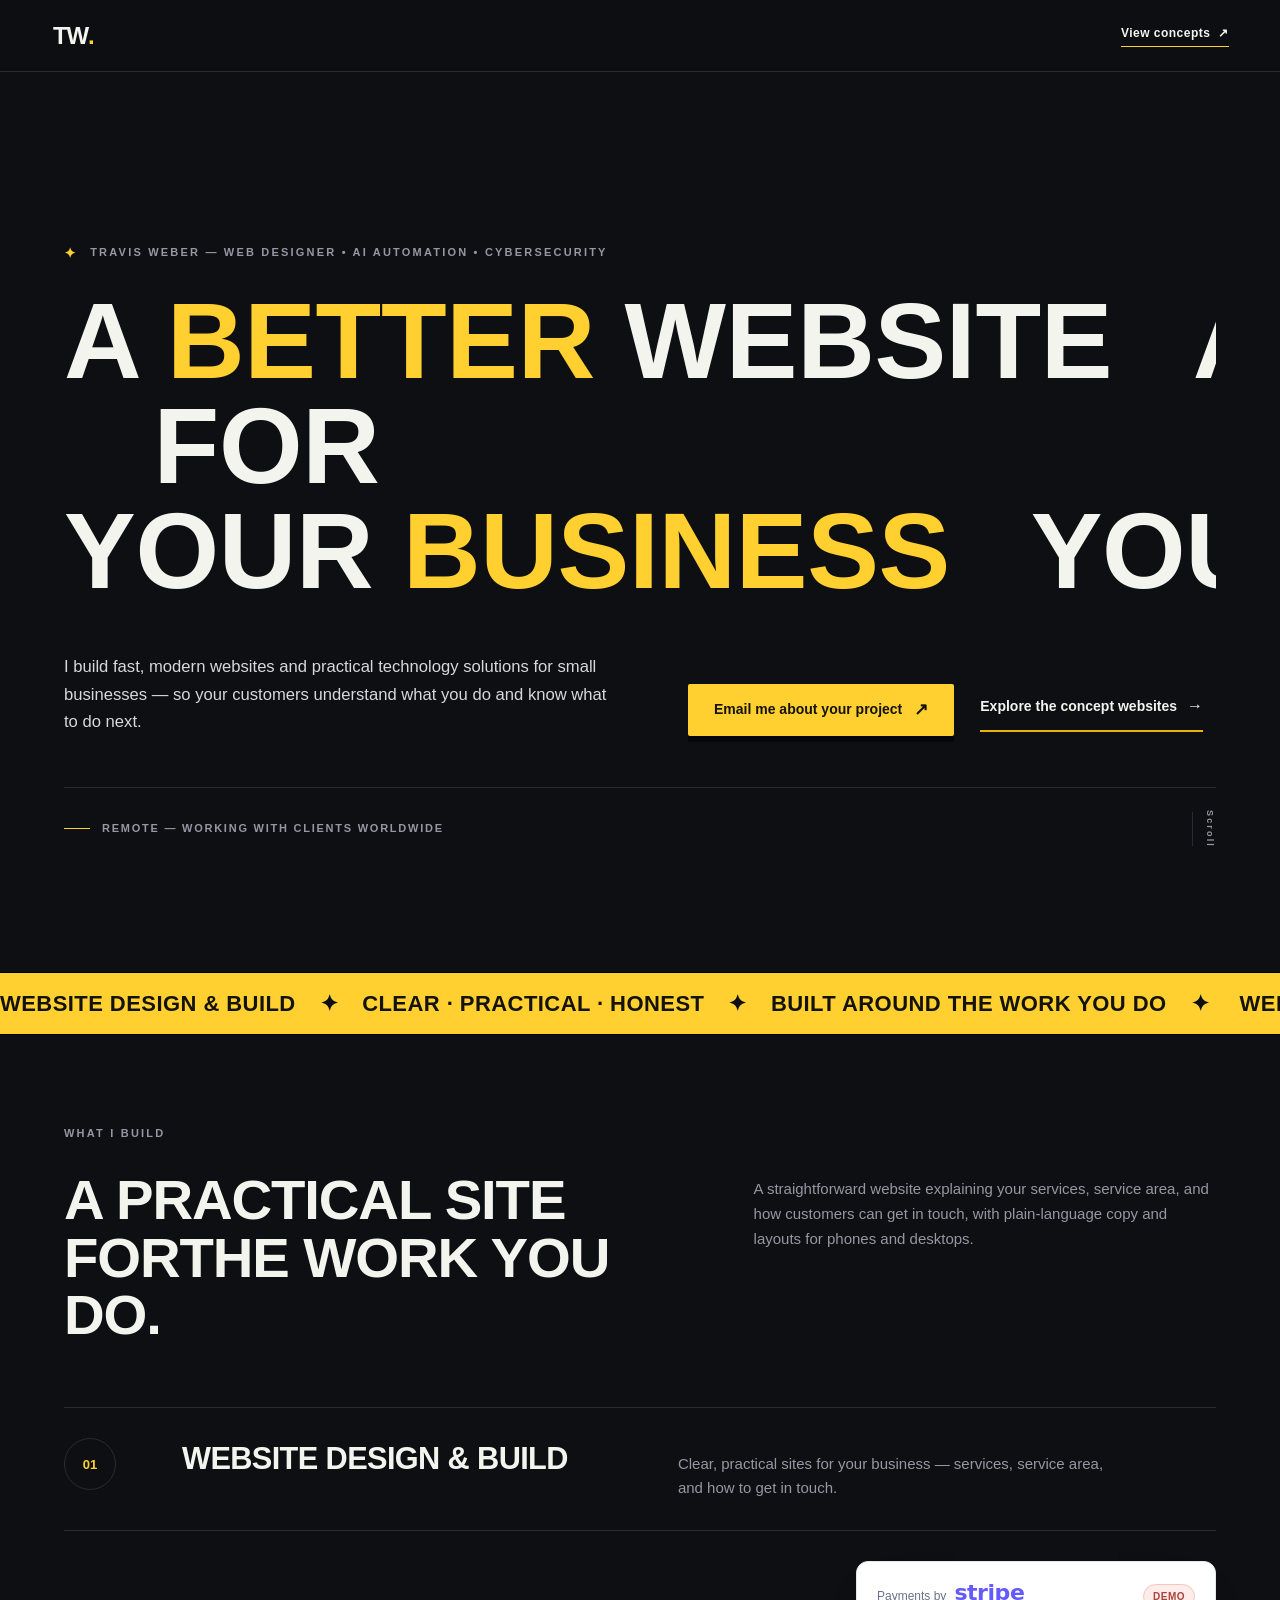
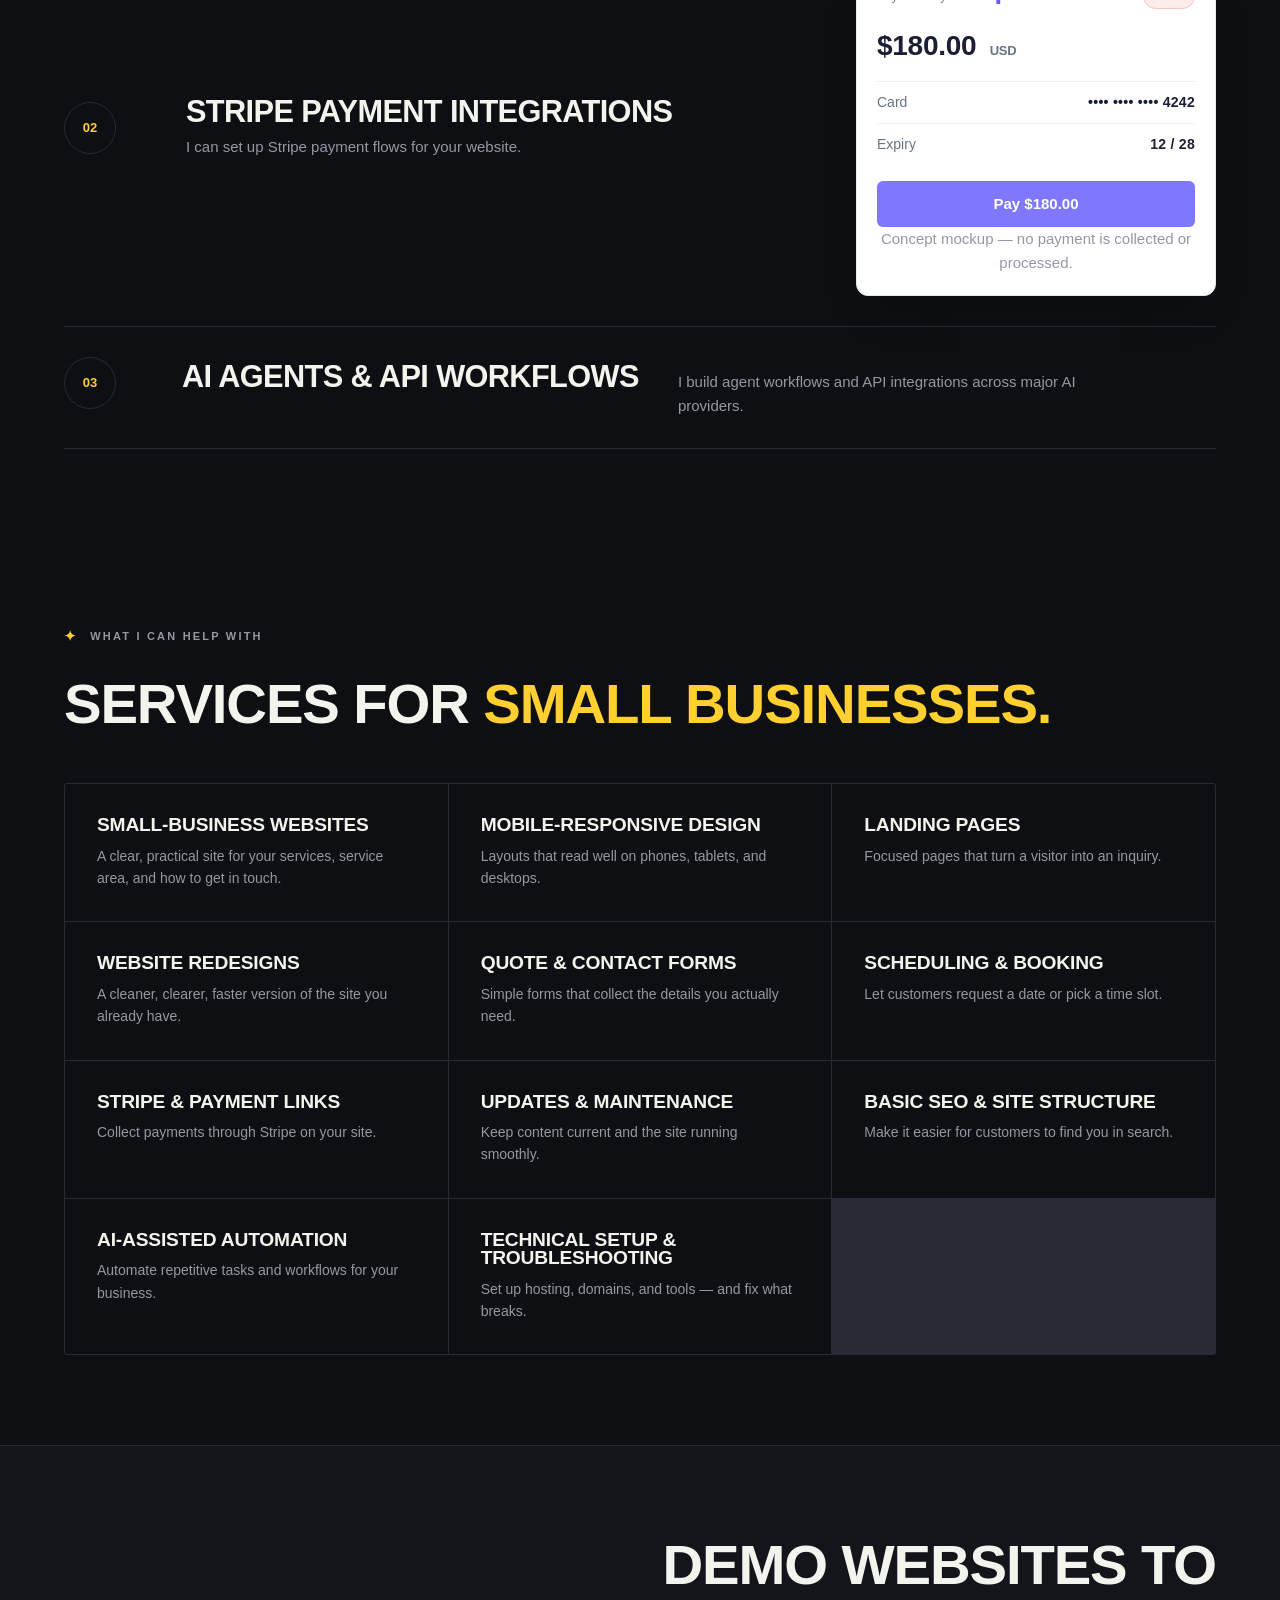
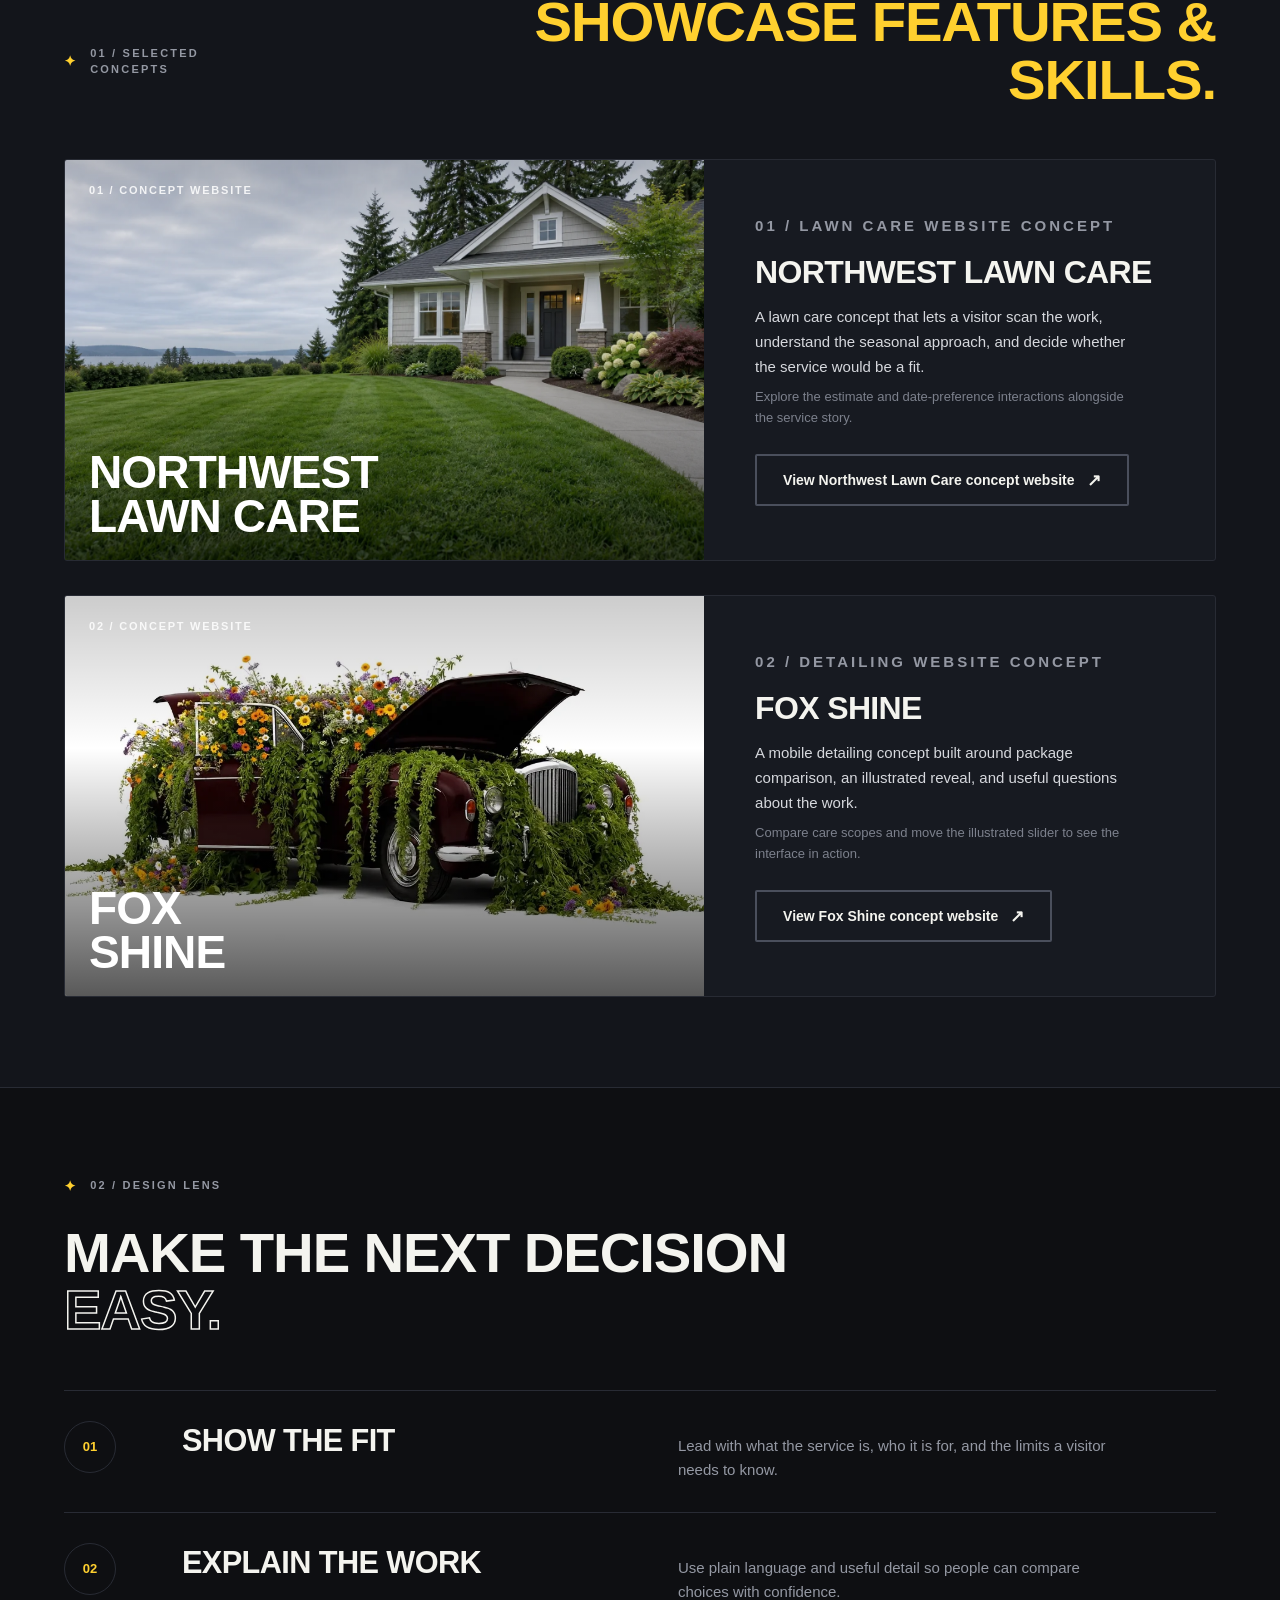
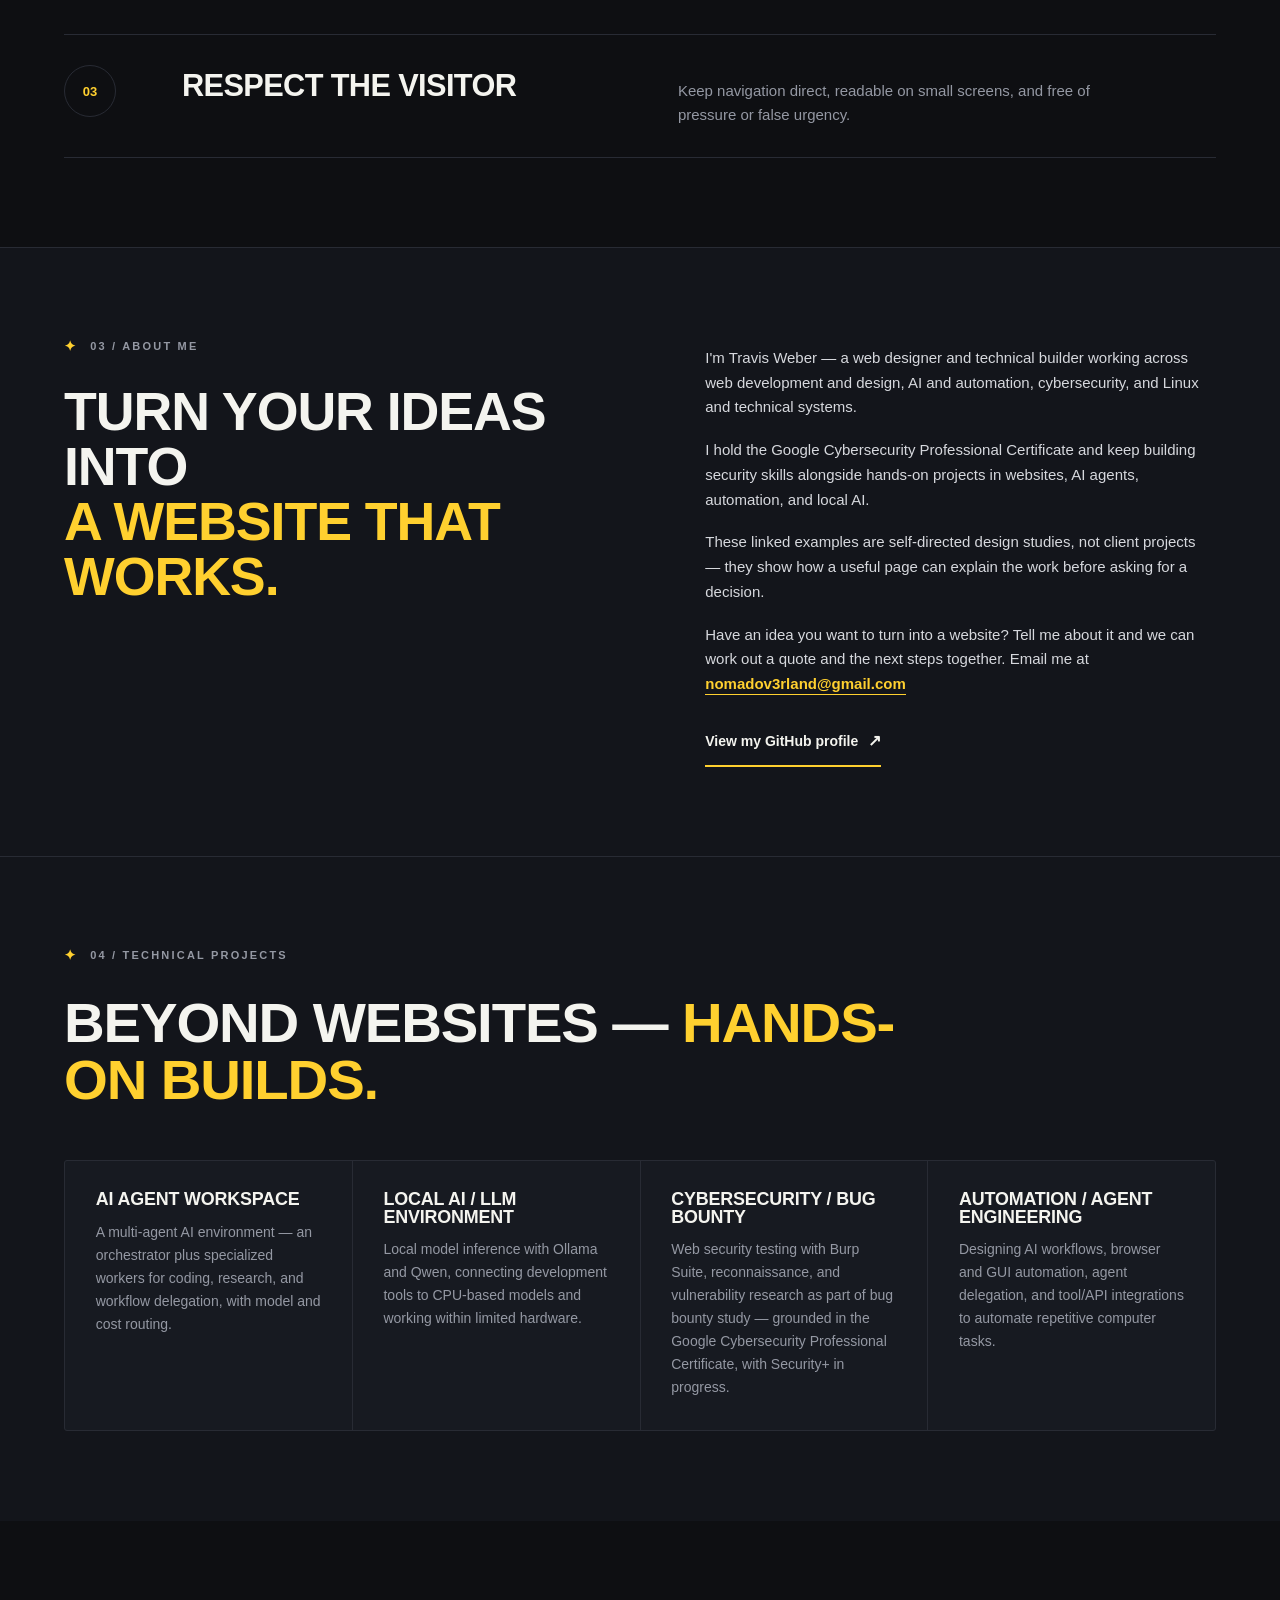
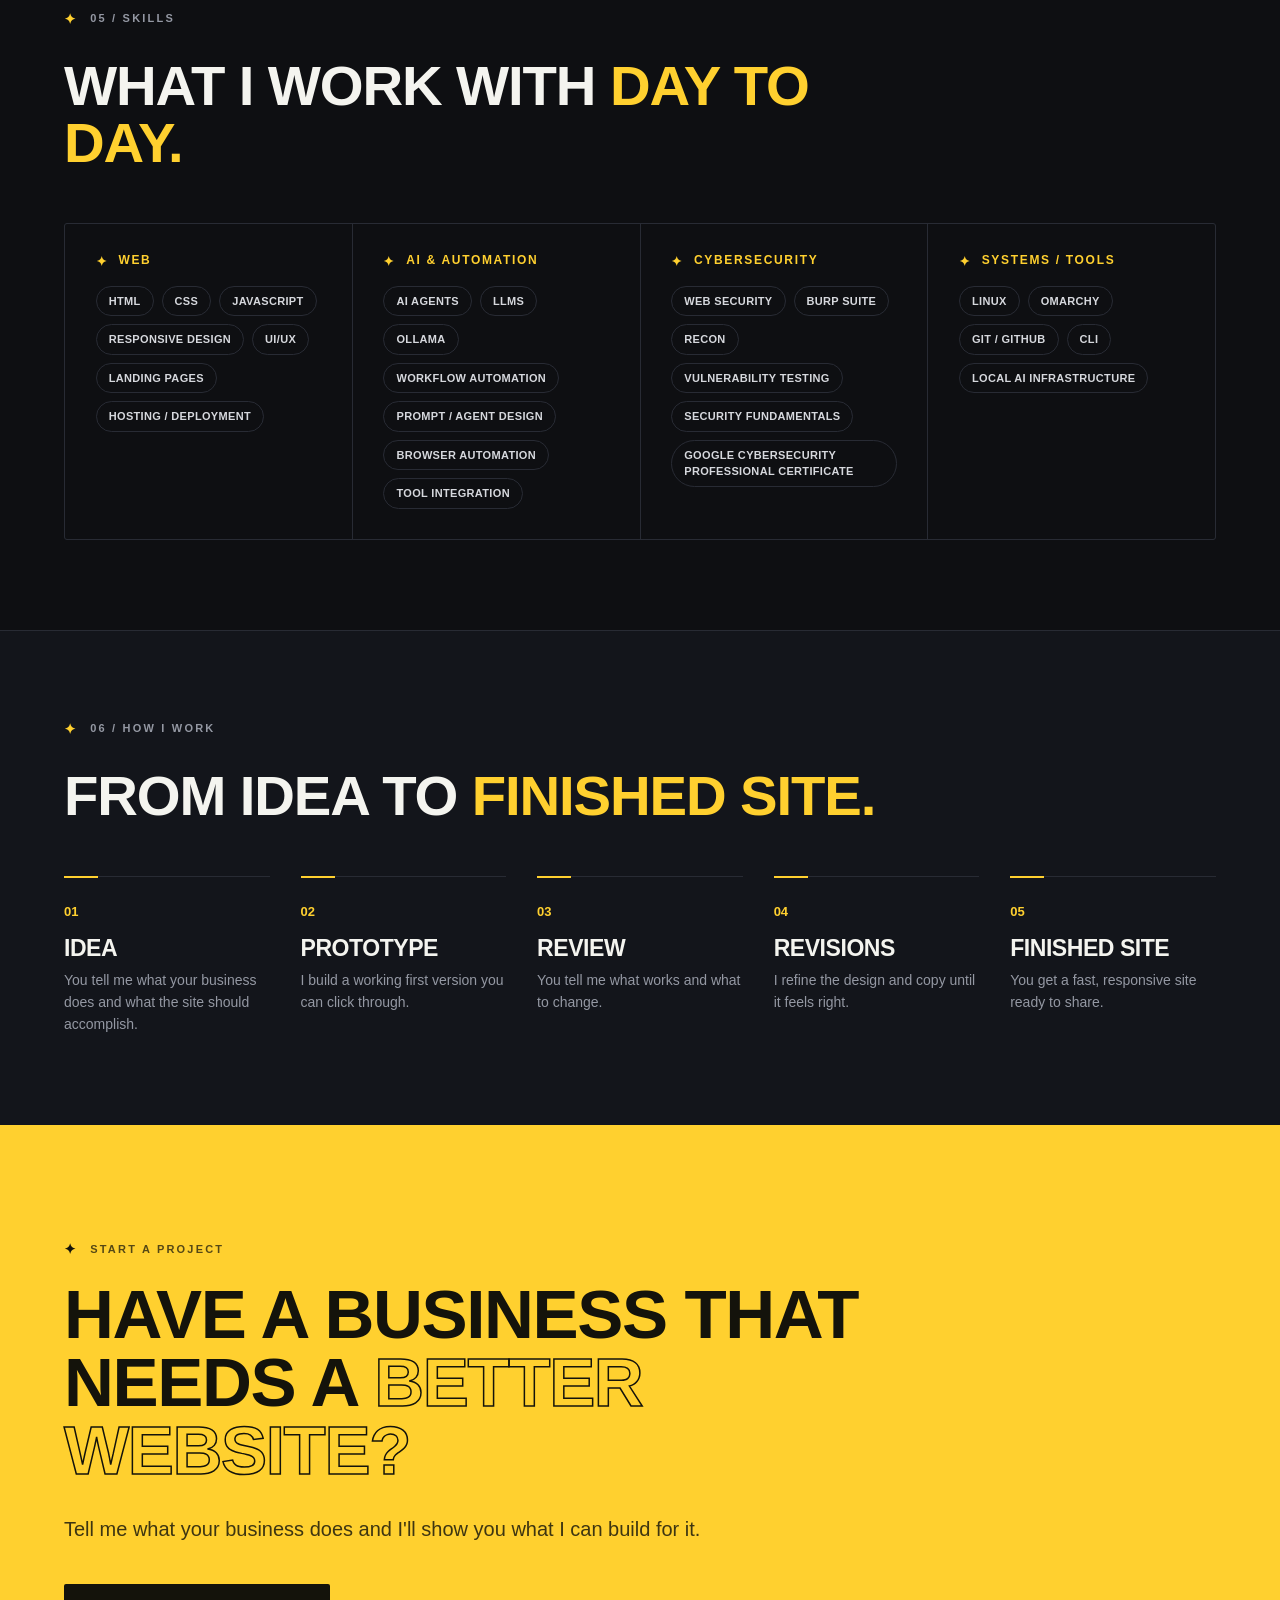
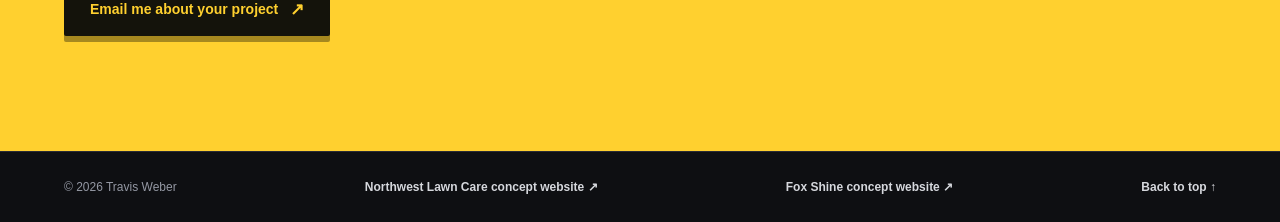
==== index.html @ 4c696639 "Nomad Development portfolio — initial publish (landing + lawn + detailing concepts)" ====
<!doctype html>
<html lang="en">
<head>
  <meta charset="utf-8">
  <meta name="viewport" content="width=device-width, initial-scale=1">
  <meta name="description" content="Travis Weber builds fast, modern websites and practical technology solutions for small businesses — web design, AI automation, and cybersecurity. Explore original concept websites and inquire by email.">
  <title>Website design — Travis Weber</title>
  <link rel="icon" type="image/svg+xml" href="favicon.svg">
  <link rel="stylesheet" href="kinetic-landing.css">
</head>
<body>
  <a class="skip-link" href="#main">Skip to content</a>
  <header class="site-header">
    <a class="brand" href="./index.html" aria-label="Travis Weber, home">TW<span class="brand-dot">.</span></a>
    <details class="nav-menu">
      <summary aria-label="Open menu"><svg viewBox="0 0 32 32" aria-hidden="true"><path d="M3 7h26M3 16h26M3 25h26"/></svg></summary>
      <nav class="main-nav" aria-label="Main navigation">
        <a href="#services">Services</a>
        <a href="#work">Concepts</a>
        <a href="#approach">Approach</a>
        <a href="#about">About</a>
      </nav>
    </details>
    <a class="header-link" href="#work">View concepts <span aria-hidden="true">↗</span></a>
  </header>

  <main id="main">
    <section class="hero" aria-labelledby="hero-title">
      <p class="eyebrow reveal"><span class="eyebrow-mark" aria-hidden="true">✦</span> Travis Weber — Web Designer • AI Automation • Cybersecurity</p>
      <h1 id="hero-title" class="sr-only">A better website for your business</h1>
      <div class="hero-marquee" aria-hidden="true">
        <div class="hm-row">
          <div class="hm-track hm-track--top">
            <span class="hm-seg">a <em>better</em> website</span>
            <span class="hm-seg">a <em>better</em> website</span>
            <span class="hm-seg">a <em>better</em> website</span>
            <span class="hm-seg">a <em>better</em> website</span>
            <span class="hm-seg">a <em>better</em> website</span>
            <span class="hm-seg">a <em>better</em> website</span>
            <span class="hm-seg">a <em>better</em> website</span>
            <span class="hm-seg">a <em>better</em> website</span>
          </div>
        </div>
        <div class="hm-for">for</div>
        <div class="hm-row">
          <div class="hm-track hm-track--bottom">
            <span class="hm-seg">your <em>business</em></span>
            <span class="hm-seg">your <em>business</em></span>
            <span class="hm-seg">your <em>business</em></span>
            <span class="hm-seg">your <em>business</em></span>
            <span class="hm-seg">your <em>business</em></span>
            <span class="hm-seg">your <em>business</em></span>
            <span class="hm-seg">your <em>business</em></span>
            <span class="hm-seg">your <em>business</em></span>
          </div>
        </div>
      </div>
      <div class="hero-meta">
        <p class="hero-intro reveal">I build fast, modern websites and practical technology solutions for small businesses — so your customers understand what you do and know what to do next.</p>
        <div class="hero-actions reveal">
          <a class="button button-dark" href="mailto:nomadov3rland@gmail.com?subject=Website%20project%20inquiry">Email me about your project <span aria-hidden="true">↗</span></a>
          <a class="text-link" href="#work">Explore the concept websites <span aria-hidden="true">→</span></a>
        </div>
      </div>
      <div class="hero-foot reveal">
        <span class="location"><i aria-hidden="true"></i>Remote — working with clients worldwide</span>
        <span class="scroll-cue" aria-hidden="true">Scroll<span class="scroll-line"></span></span>
      </div>
    </section>

    <div class="marquee" aria-hidden="true">
      <div class="marquee-track">
        <span>Website design &amp; build <i>✦</i> Clear · practical · honest <i>✦</i> Built around the work you do <i>✦</i>&nbsp;</span>
        <span>Website design &amp; build <i>✦</i> Clear · practical · honest <i>✦</i> Built around the work you do <i>✦</i>&nbsp;</span>
      </div>
    </div>

    <section class="offer-section" id="services" aria-labelledby="offer-title">
      <p class="eyebrow reveal">What I build</p>
      <div class="offer-grid">
        <h2 id="offer-title" class="reveal">A practical site for<br>the work you do.</h2>
        <div class="reveal">
          <p>A straightforward website explaining your services, service area, and how customers can get in touch, with plain-language copy and layouts for phones and desktops.</p>
        </div>
      </div>
      <ul class="capability-list">
        <li class="capability reveal">
          <span class="capability-number">01</span>
          <h3>Website design &amp; build</h3>
          <p>Clear, practical sites for your business — services, service area, and how to get in touch.</p>
        </li>
        <li class="capability capability-stripe reveal">
          <span class="capability-number">02</span>
          <div class="stripe-cap-copy">
            <h3>Stripe payment integrations</h3>
            <p>I can set up Stripe payment flows for your website.</p>
          </div>
          <div class="stripe-demo" aria-label="Sample Stripe checkout (mock)">
            <div class="stripe-demo-card">
              <div class="stripe-demo-head">
                <span class="stripe-demo-by">Payments by</span><span class="stripe-demo-word">stripe</span>
                <span class="stripe-demo-tag">Demo</span>
              </div>
              <div class="stripe-demo-amount">$180.00 <span>USD</span></div>
              <div class="stripe-demo-row"><span>Card</span><strong>•••• •••• •••• 4242</strong></div>
              <div class="stripe-demo-row"><span>Expiry</span><strong>12 / 28</strong></div>
              <button class="stripe-demo-pay" type="button" disabled>Pay $180.00</button>
              <p class="stripe-demo-note">Concept mockup — no payment is collected or processed.</p>
            </div>
          </div>
        </li>
        <li class="capability reveal">
          <span class="capability-number">03</span>
          <h3>AI agents &amp; API workflows</h3>
          <p>I build agent workflows and API integrations across major AI providers.</p>
        </li>
      </ul>
    </section>

    <section class="help-section" id="help" aria-labelledby="help-title">
      <p class="eyebrow reveal"><span class="eyebrow-mark" aria-hidden="true">✦</span> What I can help with</p>
      <h2 id="help-title" class="reveal">Services for <em>small businesses.</em></h2>
      <ul class="help-grid">
        <li class="help-item reveal"><h3>Small-business websites</h3><p>A clear, practical site for your services, service area, and how to get in touch.</p></li>
        <li class="help-item reveal"><h3>Mobile-responsive design</h3><p>Layouts that read well on phones, tablets, and desktops.</p></li>
        <li class="help-item reveal"><h3>Landing pages</h3><p>Focused pages that turn a visitor into an inquiry.</p></li>
        <li class="help-item reveal"><h3>Website redesigns</h3><p>A cleaner, clearer, faster version of the site you already have.</p></li>
        <li class="help-item reveal"><h3>Quote &amp; contact forms</h3><p>Simple forms that collect the details you actually need.</p></li>
        <li class="help-item reveal"><h3>Scheduling &amp; booking</h3><p>Let customers request a date or pick a time slot.</p></li>
        <li class="help-item reveal"><h3>Stripe &amp; payment links</h3><p>Collect payments through Stripe on your site.</p></li>
        <li class="help-item reveal"><h3>Updates &amp; maintenance</h3><p>Keep content current and the site running smoothly.</p></li>
        <li class="help-item reveal"><h3>Basic SEO &amp; site structure</h3><p>Make it easier for customers to find you in search.</p></li>
        <li class="help-item reveal"><h3>AI-assisted automation</h3><p>Automate repetitive tasks and workflows for your business.</p></li>
        <li class="help-item reveal"><h3>Technical setup &amp; troubleshooting</h3><p>Set up hosting, domains, and tools — and fix what breaks.</p></li>
      </ul>
    </section>

    <section class="work-section" id="work" aria-labelledby="work-title">
      <div class="work-head">
        <p class="eyebrow reveal"><span class="eyebrow-mark" aria-hidden="true">✦</span> 01 / Selected concepts</p>
        <h2 id="work-title" class="reveal">Demo websites to<br><em>showcase features &amp; skills.</em></h2>
      </div>
      <article class="concept-card reveal">
        <a class="concept-preview" href="./lawn-demo/index.html" aria-label="Northwest Lawn Care concept website">
          <img src="assets/lawn-hero.webp" alt="" width="1536" height="1024" decoding="async">
          <span class="preview-label">01 / CONCEPT WEBSITE</span>
          <span class="preview-title">Northwest<br>Lawn Care</span>
        </a>
        <div class="concept-copy">
          <p class="eyebrow">01 / Lawn care website concept</p>
          <h3>Northwest Lawn Care</h3>
          <p>A lawn care concept that lets a visitor scan the work, understand the seasonal approach, and decide whether the service would be a fit.</p>
          <p class="concept-note">Explore the estimate and date-preference interactions alongside the service story.</p>
          <a class="button button-ghost" href="./lawn-demo/index.html">View Northwest Lawn Care concept website <span aria-hidden="true">↗</span></a>
        </div>
      </article>
      <article class="concept-card concept-card-alt reveal">
        <a class="concept-preview" href="./detailing-demo/index.html" aria-label="Fox Shine concept website">
          <img src="assets/patina-hero-open.webp" alt="" width="1072" height="720" decoding="async">
          <span class="preview-label">02 / CONCEPT WEBSITE</span>
          <span class="preview-title">Fox<br>Shine</span>
        </a>
        <div class="concept-copy">
          <p class="eyebrow">02 / Detailing website concept</p>
          <h3>Fox Shine</h3>
          <p>A mobile detailing concept built around package comparison, an illustrated reveal, and useful questions about the work.</p>
          <p class="concept-note">Compare care scopes and move the illustrated slider to see the interface in action.</p>
          <a class="button button-ghost" href="./detailing-demo/index.html">View Fox Shine concept website <span aria-hidden="true">↗</span></a>
        </div>
      </article>
    </section>

    <section class="approach-section" id="approach" aria-labelledby="approach-title">
      <div class="approach-head reveal">
        <p class="eyebrow"><span class="eyebrow-mark" aria-hidden="true">✦</span> 02 / Design lens</p>
        <h2 id="approach-title">Make the next decision <em>easy.</em></h2>
      </div>
      <div class="principle-list">
        <div class="principle reveal"><span class="principle-number">01</span><h3>Show the fit</h3><p>Lead with what the service is, who it is for, and the limits a visitor needs to know.</p></div>
        <div class="principle reveal"><span class="principle-number">02</span><h3>Explain the work</h3><p>Use plain language and useful detail so people can compare choices with confidence.</p></div>
        <div class="principle reveal"><span class="principle-number">03</span><h3>Respect the visitor</h3><p>Keep navigation direct, readable on small screens, and free of pressure or false urgency.</p></div>
      </div>
    </section>

    <section class="about-section" id="about" aria-labelledby="about-title">
      <div class="about-grid">
        <div class="reveal">
          <p class="eyebrow"><span class="eyebrow-mark" aria-hidden="true">✦</span> 03 / About me</p>
          <h2 id="about-title">Turn your ideas into<br><em>a website that works.</em></h2>
        </div>
        <div class="about-copy reveal">
          <p>I'm Travis Weber — a web designer and technical builder working across web development and design, AI and automation, cybersecurity, and Linux and technical systems.</p>
          <p>I hold the Google Cybersecurity Professional Certificate and keep building security skills alongside hands-on projects in websites, AI agents, automation, and local AI.</p>
          <p>These linked examples are self-directed design studies, not client projects — they show how a useful page can explain the work before asking for a decision.</p>
          <p>Have an idea you want to turn into a website? Tell me about it and we can work out a quote and the next steps together. Email me at <a class="email-address" href="mailto:nomadov3rland@gmail.com?subject=Website%20project%20inquiry">nomadov3rland@gmail.com</a></p>
          <a class="text-link" href="https://github.com/nomadov3rland-cloud" target="_blank" rel="noopener noreferrer">View my GitHub profile <span aria-hidden="true">↗</span></a>
        </div>
      </div>
    </section>

    <section class="projects-section" id="projects" aria-labelledby="projects-title">
      <div class="projects-head reveal">
        <p class="eyebrow"><span class="eyebrow-mark" aria-hidden="true">✦</span> 04 / Technical projects</p>
        <h2 id="projects-title">Beyond websites — <em>hands-on builds.</em></h2>
      </div>
      <div class="project-grid">
        <article class="project-card reveal">
          <h3>AI Agent Workspace</h3>
          <p>A multi-agent AI environment — an orchestrator plus specialized workers for coding, research, and workflow delegation, with model and cost routing.</p>
        </article>
        <article class="project-card reveal">
          <h3>Local AI / LLM Environment</h3>
          <p>Local model inference with Ollama and Qwen, connecting development tools to CPU-based models and working within limited hardware.</p>
        </article>
        <article class="project-card reveal">
          <h3>Cybersecurity / Bug Bounty</h3>
          <p>Web security testing with Burp Suite, reconnaissance, and vulnerability research as part of bug bounty study — grounded in the Google Cybersecurity Professional Certificate, with Security+ in progress.</p>
        </article>
        <article class="project-card reveal">
          <h3>Automation / Agent Engineering</h3>
          <p>Designing AI workflows, browser and GUI automation, agent delegation, and tool/API integrations to automate repetitive computer tasks.</p>
        </article>
      </div>
    </section>

    <section class="skills-section" id="skills" aria-labelledby="skills-title">
      <div class="skills-head reveal">
        <p class="eyebrow"><span class="eyebrow-mark" aria-hidden="true">✦</span> 05 / Skills</p>
        <h2 id="skills-title">What I work with <em>day to day.</em></h2>
      </div>
      <div class="skills-grid">
        <div class="skill-group reveal">
          <h3>Web</h3>
          <ul>
            <li>HTML</li><li>CSS</li><li>JavaScript</li><li>Responsive Design</li><li>UI/UX</li><li>Landing Pages</li><li>Hosting / Deployment</li>
          </ul>
        </div>
        <div class="skill-group reveal">
          <h3>AI &amp; Automation</h3>
          <ul>
            <li>AI Agents</li><li>LLMs</li><li>Ollama</li><li>Workflow Automation</li><li>Prompt / Agent Design</li><li>Browser Automation</li><li>Tool Integration</li>
          </ul>
        </div>
        <div class="skill-group reveal">
          <h3>Cybersecurity</h3>
          <ul>
            <li>Web Security</li><li>Burp Suite</li><li>Recon</li><li>Vulnerability Testing</li><li>Security Fundamentals</li><li>Google Cybersecurity Professional Certificate</li>
          </ul>
        </div>
        <div class="skill-group reveal">
          <h3>Systems / Tools</h3>
          <ul>
            <li>Linux</li><li>Omarchy</li><li>Git / GitHub</li><li>CLI</li><li>Local AI Infrastructure</li>
          </ul>
        </div>
      </div>
    </section>

    <section class="process-section" id="process" aria-labelledby="process-title">
      <div class="process-head reveal">
        <p class="eyebrow"><span class="eyebrow-mark" aria-hidden="true">✦</span> 06 / How I work</p>
        <h2 id="process-title">From idea to <em>finished site.</em></h2>
      </div>
      <ol class="process-list">
        <li class="process-step reveal"><span class="process-num">01</span><h3>Idea</h3><p>You tell me what your business does and what the site should accomplish.</p></li>
        <li class="process-step reveal"><span class="process-num">02</span><h3>Prototype</h3><p>I build a working first version you can click through.</p></li>
        <li class="process-step reveal"><span class="process-num">03</span><h3>Review</h3><p>You tell me what works and what to change.</p></li>
        <li class="process-step reveal"><span class="process-num">04</span><h3>Revisions</h3><p>I refine the design and copy until it feels right.</p></li>
        <li class="process-step reveal"><span class="process-num">05</span><h3>Finished site</h3><p>You get a fast, responsive site ready to share.</p></li>
      </ol>
    </section>

    <section class="cta-section" id="contact" aria-labelledby="cta-title">
      <p class="eyebrow reveal"><span class="eyebrow-mark" aria-hidden="true">✦</span> Start a project</p>
      <h2 id="cta-title" class="reveal">Have a business that needs a <em>better website?</em></h2>
      <p class="cta-sub reveal">Tell me what your business does and I'll show you what I can build for it.</p>
      <a class="button button-dark reveal" href="mailto:nomadov3rland@gmail.com?subject=Website%20project%20inquiry">Email me about your project <span aria-hidden="true">↗</span></a>
    </section>
  </main>

  <footer class="site-footer">
    <span>© 2026 Travis Weber</span>
    <a href="./lawn-demo/index.html">Northwest Lawn Care concept website <span aria-hidden="true">↗</span></a>
    <a href="./detailing-demo/index.html">Fox Shine concept website <span aria-hidden="true">↗</span></a>
    <a href="#main">Back to top ↑</a>
  </footer>

  <script>
    (function () {
      var reduced = window.matchMedia('(prefers-reduced-motion: reduce)').matches;
      var reveal = document.querySelectorAll('.reveal');
      if (reduced || !('IntersectionObserver' in window)) {
        document.documentElement.classList.add('no-motion');
        reveal.forEach(function (el) { el.classList.add('in'); });
        return;
      }
      var io = new IntersectionObserver(function (entries) {
        entries.forEach(function (e) {
          if (e.isIntersecting) { e.target.classList.add('in'); io.unobserve(e.target); }
        });
      }, { threshold: 0.12, rootMargin: '0px 0px -8% 0px' });
      reveal.forEach(function (el) { io.observe(el); });
      setTimeout(function () { reveal.forEach(function (el) { el.classList.add('in'); }); }, 1800);
    })();
  </script>
</body>
</html>
---- kinetic-landing.css ----
/* Kinetic portfolio landing — dark editorial, motion-first, yellow accents. Self-contained. */
:root{
  --bg:#0e0f12; --bg-2:#13151b; --bg-3:#171a21;
  --ink:#f4f4ef; --ink-2:#d6d8dd; --muted:#9498a3; --line:#282b34;
  --yellow:#ffd02f; --yellow-deep:#eab308;
  --sans:-apple-system,BlinkMacSystemFont,"Segoe UI",Roboto,"Helvetica Neue",Arial,sans-serif;
}
*{box-sizing:border-box}
html{scroll-behavior:smooth}
body{margin:0;background:var(--bg);color:var(--ink);font-family:var(--sans);line-height:1.5;-webkit-font-smoothing:antialiased}
a{color:inherit;text-decoration:none}
img{display:block;max-width:100%}
h1,h2,h3{margin:0;font-weight:800;letter-spacing:-.02em;line-height:.96}
.skip-link{position:absolute;left:-9999px;top:0;background:var(--yellow);color:#111;padding:10px 16px;font-weight:700;z-index:100}
.skip-link:focus{left:12px;top:12px}
:focus-visible{outline:3px solid var(--yellow-deep);outline-offset:3px}

/* ---------- Header ---------- */
.site-header{position:sticky;top:0;z-index:50;display:flex;align-items:center;gap:40px;height:72px;padding:0 clamp(18px,4vw,56px);background:rgba(14,15,18,.88);backdrop-filter:blur(10px);border-bottom:1px solid var(--line)}
.brand{font-weight:800;font-size:24px;letter-spacing:-.05em;min-height:44px;min-width:44px;display:inline-flex;align-items:center;justify-content:center}
.brand-dot{color:var(--yellow)}
.main-nav{display:flex;gap:32px;margin-left:auto}
.main-nav a{font-size:12px;font-weight:600;letter-spacing:.08em;text-transform:uppercase;color:var(--ink-2);padding:6px 0;min-height:44px;min-width:44px;display:inline-flex;align-items:center;justify-content:center}
.main-nav a:hover{color:var(--yellow)}
.header-link{font-size:12px;font-weight:700;letter-spacing:.04em;color:var(--ink);display:inline-flex;align-items:center;gap:8px;border-bottom:1px solid var(--yellow);padding-bottom:4px;white-space:nowrap}
.header-link:hover{color:var(--yellow)}
.nav-menu{margin-left:auto}
.nav-menu summary{list-style:none;cursor:pointer;display:none;width:44px;height:44px;align-items:center;justify-content:center;border:1px solid var(--line);border-radius:6px}
.nav-menu summary::-webkit-details-marker{display:none}
.nav-menu summary svg{width:22px;height:22px;stroke:var(--ink);stroke-width:2;fill:none}

/* ---------- Hero ---------- */
.hero{min-height:100vh;display:flex;flex-direction:column;justify-content:center;padding:96px clamp(18px,5vw,72px) 48px;position:relative}
.eyebrow{display:flex;align-items:center;gap:12px;font-size:11px;font-weight:700;letter-spacing:.2em;text-transform:uppercase;color:var(--muted);margin:0 0 30px}
.eyebrow-mark{color:var(--yellow);font-size:14px;line-height:1}
.sr-only{position:absolute;width:1px;height:1px;padding:0;margin:-1px;overflow:hidden;clip:rect(0,0,0,0);white-space:nowrap;border:0}
.hero-marquee{margin-bottom:clamp(30px,4vw,56px);font-weight:800;text-transform:uppercase;letter-spacing:-.02em;line-height:.94}
.hm-row{overflow:hidden;white-space:nowrap;font-size:clamp(46px,8.4vw,138px)}
.hm-for{font-size:clamp(46px,8.4vw,138px);color:var(--ink);white-space:nowrap;margin:4px 0 4px clamp(0px,7vw,140px)}
.hm-track{display:flex;width:max-content;will-change:transform}
.hm-seg{white-space:nowrap;margin-right:.75em;flex:0 0 auto}
.hm-row em{font-style:normal;color:var(--yellow)}
.hm-track--top{animation:hmToRight 60s linear infinite}
.hm-track--bottom{animation:hmToLeft 60s linear infinite}
@keyframes hmToRight{from{transform:translateX(-50%)}to{transform:translateX(0)}}
@keyframes hmToLeft{from{transform:translateX(0)}to{transform:translateX(-50%)}}
.hero-meta{display:flex;align-items:flex-end;gap:clamp(24px,5vw,72px);margin-bottom:clamp(30px,4vw,56px)}
.hero-intro{max-width:560px;font-size:clamp(15px,1.3vw,18px);line-height:1.65;color:var(--ink-2);margin:0}
.hero-actions{display:flex;align-items:center;gap:26px;flex-wrap:wrap}
.button{display:inline-flex;align-items:center;gap:12px;min-height:52px;padding:0 26px;font-weight:700;font-size:14px;border-radius:2px;cursor:pointer;transition:transform .18s ease,box-shadow .18s ease}
.button:hover{transform:translateY(-2px)}
.button-dark{background:var(--yellow);color:#14130b;box-shadow:0 6px 0 rgba(0,0,0,.55)}
.button-dark:hover{box-shadow:0 8px 0 rgba(0,0,0,.55)}
.button-dark span,.button-ghost span{font-size:17px;line-height:1}
.button-ghost{background:transparent;color:var(--ink);border:2px solid var(--ink)}
.button-ghost:hover{border-color:var(--yellow);box-shadow:0 4px 0 var(--yellow-deep)}
.text-link{display:inline-flex;align-items:center;gap:10px;font-size:14px;font-weight:700;color:var(--ink);border-bottom:2px solid var(--yellow-deep);padding-bottom:5px;min-height:44px}
.text-link span{font-size:16px}
.hero-foot{display:flex;align-items:center;justify-content:space-between;padding-top:22px;border-top:1px solid var(--line)}
.location{display:inline-flex;align-items:center;gap:12px;font-size:11px;font-weight:700;letter-spacing:.16em;text-transform:uppercase;color:var(--muted)}
.location i{width:26px;height:1px;background:var(--yellow)}
.scroll-cue{display:inline-flex;flex-direction:column;align-items:center;gap:10px;font-size:9px;font-weight:700;letter-spacing:.24em;color:var(--muted);writing-mode:vertical-rl}
.scroll-line{width:1px;height:34px;background:var(--line);position:relative;overflow:hidden}
.scroll-line::after{content:"";position:absolute;left:0;top:-100%;width:1px;height:100%;background:var(--yellow);animation:scrollDrop 2.2s ease-in-out infinite}
@keyframes scrollDrop{0%{top:-100%}60%,100%{top:100%}}

/* ---------- Marquee ---------- */
.marquee{overflow:hidden;background:var(--yellow);color:#14130b;border-top:1px solid #000;border-bottom:1px solid #000}
.marquee-track{display:flex;width:max-content;animation:marquee 28s linear infinite}
.marquee-track span{display:inline-flex;align-items:center;white-space:nowrap;font-size:clamp(15px,1.9vw,22px);font-weight:800;letter-spacing:.02em;text-transform:uppercase;padding:14px 0}
.marquee-track i{font-style:normal;color:#0e0f12;margin:0 24px}
@keyframes marquee{to{transform:translateX(-50%)}}

/* ---------- Offer ---------- */
.offer-section{padding:clamp(56px,7vw,104px) clamp(18px,5vw,72px)}
.offer-grid{display:grid;grid-template-columns:1.15fr .85fr;gap:clamp(24px,5vw,80px);align-items:start}
.offer-grid h2{font-size:clamp(38px,4.4vw,68px);line-height:1.02;text-transform:uppercase}
.offer-grid h2 br{display:none}
.offer-grid>div{max-width:460px;padding-top:6px}
.offer-grid p{font-size:15px;line-height:1.65;color:var(--muted);margin:0 0 16px}
.capability-list{list-style:none;margin:clamp(40px,5vw,64px) 0 0;padding:0;border-top:1px solid var(--line)}
.capability{display:grid;grid-template-columns:90px 1fr 1.15fr;gap:28px;align-items:baseline;padding:30px 0;border-bottom:1px solid var(--line)}
.capability-number{font-size:13px;font-weight:800;color:var(--yellow);width:52px;height:52px;display:inline-flex;align-items:center;justify-content:center;border:1px solid var(--line);border-radius:50%}
.capability h3{font-size:clamp(24px,2.4vw,38px);text-transform:uppercase}
.capability p{max-width:430px;color:var(--muted);font-size:15px;line-height:1.6;margin:0}
.capability-stripe{grid-template-columns:90px minmax(240px,1fr) auto;align-items:center;gap:32px}
.stripe-cap-copy h3{margin:0 0 8px}
.stripe-cap-copy p{max-width:none}
.capability-stripe .stripe-demo{max-width:360px;margin:0}

/* ---------- Work / concepts ---------- */
.work-section{background:var(--bg-2);padding:clamp(56px,7vw,104px) clamp(18px,5vw,72px);border-top:1px solid var(--line);border-bottom:1px solid var(--line)}
.work-head{display:flex;justify-content:space-between;align-items:flex-end;gap:32px;margin-bottom:clamp(36px,4vw,60px)}
.work-head h2{font-size:clamp(38px,4.4vw,68px);line-height:1.02;text-align:right;text-transform:uppercase}
.work-head h2 em{font-style:normal;color:var(--yellow)}
.concept-card{display:grid;grid-template-columns:1.25fr 1fr;background:var(--bg-3);border:1px solid var(--line);border-radius:3px;overflow:hidden;transition:transform .3s ease,box-shadow .3s ease,border-color .3s ease}
.concept-card+.concept-card{margin-top:34px}
.concept-card:hover{transform:translateY(-6px);border-color:#3a3f4c;box-shadow:0 30px 60px -30px rgba(0,0,0,.8)}
.concept-preview{position:relative;display:block;overflow:hidden;min-height:400px;background:var(--bg-3)}
.concept-preview img{width:100%;height:100%;object-fit:cover;position:absolute;inset:0;transition:transform .6s cubic-bezier(.16,1,.3,1)}
.concept-card:hover .concept-preview img{transform:scale(1.05)}
.concept-preview::after{content:"";position:absolute;inset:0;background:linear-gradient(180deg,rgba(0,0,0,.2) 0%,transparent 38%,rgba(0,0,0,.65) 100%)}
.preview-label{position:absolute;z-index:2;top:22px;left:24px;font-size:11px;font-weight:700;letter-spacing:.16em;color:#fff;opacity:.85}
.preview-title{position:absolute;z-index:2;left:24px;bottom:22px;font-size:clamp(34px,3.6vw,56px);font-weight:800;line-height:.96;letter-spacing:-.02em;text-transform:uppercase;color:#fff}
.concept-copy{display:flex;flex-direction:column;align-items:flex-start;justify-content:center;padding:clamp(32px,4vw,60px)}
.concept-copy .eyebrow{color:var(--muted);margin-bottom:18px}
.concept-copy h3{font-size:clamp(28px,2.5vw,40px);text-transform:uppercase;margin-bottom:18px}
.concept-copy p{color:var(--ink-2);font-size:15px;line-height:1.65;max-width:390px;margin:0}
.concept-copy .concept-note{color:#7c808c;font-size:13px;margin:6px 0 26px}
.concept-copy .button-ghost{color:var(--ink);border-color:#4a4f5c}
.concept-copy .button-ghost:hover{border-color:var(--yellow);box-shadow:0 4px 0 var(--yellow-deep)}

/* ---------- Approach ---------- */
.approach-section{padding:clamp(56px,7vw,104px) clamp(18px,5vw,72px)}
.approach-head{max-width:760px;margin-bottom:clamp(30px,4vw,52px)}
.approach-head h2{font-size:clamp(38px,4.4vw,68px);line-height:1.02;text-transform:uppercase}
.approach-head h2 em{font-style:normal;color:transparent;-webkit-text-stroke:1.5px var(--ink)}
.principle-list{border-top:1px solid var(--line)}
.principle{display:grid;grid-template-columns:90px 1fr 1.15fr;gap:28px;align-items:baseline;padding:30px 0;border-bottom:1px solid var(--line)}
.principle-number{font-size:13px;font-weight:800;color:var(--yellow);width:52px;height:52px;display:inline-flex;align-items:center;justify-content:center;border:1px solid var(--line);border-radius:50%}
.principle h3{font-size:clamp(24px,2.4vw,38px);text-transform:uppercase}
.principle p{max-width:430px;color:var(--muted);font-size:15px;line-height:1.6;margin:0}

/* ---------- About ---------- */
.about-section{background:var(--bg-2);padding:clamp(56px,7vw,104px) clamp(18px,5vw,72px);border-top:1px solid var(--line)}
.about-grid{display:grid;grid-template-columns:1.05fr .95fr;gap:clamp(28px,6vw,96px)}
.about-grid h2{font-size:clamp(36px,4.2vw,64px);line-height:1.02;text-transform:uppercase}
.about-grid h2 em{font-style:normal;color:var(--yellow)}
.about-copy{padding-top:8px}
.about-copy p{font-size:15px;line-height:1.65;color:var(--ink-2);max-width:500px;margin:0 0 18px}
.email-address{color:var(--yellow);font-weight:700;border-bottom:1px solid var(--yellow);padding-bottom:2px}
.email-address:hover{color:#fff;border-color:#fff}
.about-copy .text-link{color:var(--ink);border-color:var(--yellow);margin-top:8px}
.about-copy .text-link:hover{color:var(--yellow)}

/* ---------- Footer ---------- */
.site-footer{display:flex;align-items:center;justify-content:space-between;flex-wrap:wrap;gap:18px;padding:26px clamp(18px,5vw,72px);border-top:1px solid var(--line);font-size:12px;color:var(--muted)}
.site-footer a{color:var(--ink-2);font-weight:600}
.site-footer a:hover{color:var(--yellow)}

/* ---------- Motion ---------- */
.reveal{opacity:0;transform:translateY(24px);transition:opacity .7s ease,transform .7s cubic-bezier(.16,1,.3,1)}
.reveal.in{opacity:1;transform:none}
html.no-motion .reveal{opacity:1;transform:none;transition:none}
html.no-motion .hm-track{animation:none}
html.no-motion .marquee-track{animation:none}
html.no-motion .scroll-line::after{animation:none}
@media(prefers-reduced-motion:reduce){
  html{scroll-behavior:auto}
  .reveal{opacity:1;transform:none;transition:none}
  .hm-track{animation:none}
  .marquee-track{animation:none}
  .scroll-line::after{animation:none}
}

/* ---------- Responsive ---------- */
@media(max-width:900px){
  .hero-meta{flex-direction:column;align-items:flex-start;gap:28px}
  .offer-grid{grid-template-columns:1fr}
  .offer-grid h2 br{display:block}
  .work-head{flex-direction:column;align-items:flex-start}
  .work-head h2{text-align:left}
  .concept-card{grid-template-columns:1fr}
  .concept-preview{min-height:300px}
  .about-grid{grid-template-columns:1fr}
  .principle,.capability{grid-template-columns:60px 1fr}
  .principle p,.capability p{grid-column:2}
  .capability-stripe{grid-template-columns:60px 1fr;align-items:start}
  .capability-stripe .stripe-demo{grid-column:2;margin-top:14px;max-width:420px}
}
@media(max-width:600px){
  .site-header{gap:16px;height:60px;padding-inline:14px}
  .brand{font-size:20px}
  .nav-menu summary{display:flex}
  .main-nav{display:none;position:absolute;right:14px;top:60px;flex-direction:column;gap:0;background:var(--bg-2);border:1px solid var(--line);border-radius:8px;box-shadow:0 12px 30px -12px rgba(0,0,0,.6);padding:8px;z-index:60}
  .nav-menu[open] .main-nav{display:flex}
  .main-nav a{padding:12px 16px;font-size:14px;letter-spacing:.04em;justify-content:flex-start;width:100%}
  .header-link{display:none}
  .hero{padding:72px 14px 40px;min-height:auto}
  .hm-row,.hm-for{font-size:clamp(40px,12vw,64px)}
  .eyebrow{font-size:10px;letter-spacing:.1em;margin-bottom:20px}
  .hero-intro{font-size:15px}
  .hero-actions{gap:20px}
  .hero-foot{gap:14px}
  .offer-section,.work-section,.approach-section,.about-section{padding:48px 14px}
  .offer-grid h2,.work-head h2,.approach-head h2,.about-grid h2{font-size:clamp(32px,10vw,46px)}
  .concept-preview{min-height:240px}
  .preview-title{font-size:34px}
  .principle,.capability{grid-template-columns:1fr;gap:12px}
  .principle p,.capability p{grid-column:auto}
  .capability-stripe{grid-template-columns:1fr}
  .capability-stripe .stripe-demo{grid-column:auto;max-width:none}
  .principle-number,.capability-number{width:44px;height:44px}
  .site-footer{flex-direction:column;align-items:flex-start}
  .site-footer a{min-height:44px;display:inline-flex;align-items:center}
}
@media(max-width:380px){
  .header-link{display:none}
  .main-nav{gap:10px}
  .main-nav a{letter-spacing:0}
}

/* ---------- Stripe demo (mock checkout, shared) ---------- */
.stripe-demo{max-width:420px}
.stripe-demo-card{background:#ffffff;color:#1a1f36;border:1px solid #e3e8ee;border-radius:12px;box-shadow:0 24px 48px -26px rgba(0,0,0,.45);padding:20px}
.stripe-demo-head{display:flex;align-items:baseline;gap:8px;margin-bottom:16px}
.stripe-demo-by{font-size:12px;color:#697386;font-weight:500}
.stripe-demo-word{font-family:ui-sans-serif,system-ui,-apple-system,"Segoe UI",Roboto,Helvetica,Arial,sans-serif;font-weight:700;font-size:22px;letter-spacing:-.02em;color:#635BFF;line-height:1}
.stripe-demo-tag{margin-left:auto;font-size:10px;font-weight:700;letter-spacing:.05em;text-transform:uppercase;color:#a9443c;background:#fdecea;border:1px solid #f3c6c0;padding:4px 9px;border-radius:999px;white-space:nowrap}
.stripe-demo-amount{font-size:28px;font-weight:700;letter-spacing:-.01em;color:#1a1f36;margin-bottom:14px}
.stripe-demo-amount span{font-size:13px;font-weight:600;color:#697386;margin-left:6px}
.stripe-demo-row{display:flex;justify-content:space-between;align-items:center;gap:12px;padding:10px 0;border-top:1px solid #eceef2;font-size:14px}
.stripe-demo-row span{color:#697386}
.stripe-demo-row strong{color:#1a1f36;font-weight:600;letter-spacing:.02em}
.stripe-demo-pay{width:100%;min-height:46px;margin-top:16px;border:0;border-radius:6px;background:#635BFF;color:#ffffff;font-size:15px;font-weight:700;cursor:not-allowed;opacity:.82}
.stripe-demo-note{font-size:11px;color:#9aa0ac;text-align:center;margin:12px 0 0;line-height:1.5}

/* ---------- Help / services (granular) ---------- */
.help-section{padding:clamp(56px,7vw,104px) clamp(18px,5vw,72px)}
.help-section h2{font-size:clamp(38px,4.4vw,68px);line-height:1.02;text-transform:uppercase;margin-bottom:clamp(30px,4vw,52px)}
.help-section h2 em{font-style:normal;color:var(--yellow)}
.help-grid{list-style:none;margin:0;padding:0;display:grid;grid-template-columns:repeat(3,1fr);gap:1px;background:var(--line);border:1px solid var(--line);border-radius:3px;overflow:hidden}
.help-item{background:var(--bg);padding:clamp(22px,2.6vw,32px)}
.help-item h3{font-size:clamp(17px,1.5vw,21px);text-transform:uppercase;letter-spacing:-.01em;margin-bottom:10px}
.help-item p{color:var(--muted);font-size:14px;line-height:1.6;margin:0}

/* ---------- Technical projects ---------- */
.projects-section{background:var(--bg-2);padding:clamp(56px,7vw,104px) clamp(18px,5vw,72px);border-top:1px solid var(--line)}
.projects-head{max-width:840px;margin-bottom:clamp(30px,4vw,52px)}
.projects-head h2{font-size:clamp(38px,4.4vw,68px);line-height:1.02;text-transform:uppercase}
.projects-head h2 em{font-style:normal;color:var(--yellow)}
.project-grid{display:grid;grid-template-columns:repeat(4,1fr);gap:1px;background:var(--line);border:1px solid var(--line);border-radius:3px;overflow:hidden}
.project-card{background:var(--bg-3);padding:clamp(22px,2.4vw,32px)}
.project-card h3{font-size:clamp(17px,1.4vw,20px);text-transform:uppercase;letter-spacing:-.01em;margin-bottom:12px}
.project-card p{color:var(--muted);font-size:14px;line-height:1.65;margin:0}

/* ---------- Skills ---------- */
.skills-section{padding:clamp(56px,7vw,104px) clamp(18px,5vw,72px)}
.skills-head{max-width:840px;margin-bottom:clamp(30px,4vw,52px)}
.skills-head h2{font-size:clamp(38px,4.4vw,68px);line-height:1.02;text-transform:uppercase}
.skills-head h2 em{font-style:normal;color:var(--yellow)}
.skills-grid{display:grid;grid-template-columns:repeat(4,1fr);gap:1px;background:var(--line);border:1px solid var(--line);border-radius:3px;overflow:hidden}
.skill-group{background:var(--bg);padding:clamp(22px,2.4vw,32px)}
.skill-group h3{font-size:12px;font-weight:800;letter-spacing:.14em;text-transform:uppercase;color:var(--yellow);margin-bottom:18px;display:flex;align-items:center;gap:10px}
.skill-group h3::before{content:"✦";font-size:13px;line-height:1}
.skill-group ul{list-style:none;margin:0;padding:0;display:flex;flex-wrap:wrap;gap:8px}
.skill-group li{font-size:11px;font-weight:600;letter-spacing:.03em;text-transform:uppercase;color:var(--ink-2);border:1px solid var(--line);border-radius:999px;padding:6px 12px}

/* ---------- How I work ---------- */
.process-section{background:var(--bg-2);padding:clamp(56px,7vw,104px) clamp(18px,5vw,72px);border-top:1px solid var(--line)}
.process-head{max-width:840px;margin-bottom:clamp(30px,4vw,52px)}
.process-head h2{font-size:clamp(38px,4.4vw,68px);line-height:1.02;text-transform:uppercase}
.process-head h2 em{font-style:normal;color:var(--yellow)}
.process-list{list-style:none;margin:0;padding:0;display:grid;grid-template-columns:repeat(5,1fr);gap:clamp(16px,2.4vw,36px)}
.process-step{position:relative;padding-top:22px;border-top:1px solid var(--line)}
.process-step::before{content:"";position:absolute;top:-1px;left:0;width:34px;height:2px;background:var(--yellow)}
.process-num{font-size:13px;font-weight:800;color:var(--yellow)}
.process-step h3{font-size:clamp(20px,1.8vw,26px);text-transform:uppercase;margin:14px 0 10px}
.process-step p{color:var(--muted);font-size:14px;line-height:1.6;margin:0}

/* ---------- Final CTA ---------- */
.cta-section{padding:clamp(72px,9vw,140px) clamp(18px,5vw,72px);background:var(--yellow);color:#14130b}
.cta-section .eyebrow{color:rgba(20,19,11,.72);margin-bottom:24px}
.cta-section .eyebrow-mark{color:#14130b}
.cta-section h2{font-size:clamp(40px,5.4vw,86px);line-height:.98;text-transform:uppercase;max-width:920px;margin-bottom:clamp(18px,2.4vw,30px)}
.cta-section h2 em{font-style:normal;color:transparent;-webkit-text-stroke:1.5px #14130b}
.cta-sub{font-size:clamp(16px,1.7vw,20px);line-height:1.55;color:rgba(20,19,11,.82);max-width:640px;margin:0 0 clamp(26px,3vw,40px)}
.cta-section .button-dark{background:#14130b;color:var(--yellow);box-shadow:0 6px 0 rgba(0,0,0,.35)}
.cta-section .button-dark:hover{box-shadow:0 8px 0 rgba(0,0,0,.35)}

/* ---------- Expansion responsive ---------- */
@media(max-width:900px){
  .help-grid{grid-template-columns:repeat(2,1fr)}
  .project-grid{grid-template-columns:repeat(2,1fr)}
  .skills-grid{grid-template-columns:repeat(2,1fr)}
  .process-list{grid-template-columns:repeat(3,1fr)}
}
@media(max-width:600px){
  .help-section,.projects-section,.skills-section,.process-section{padding:48px 14px}
  .help-section h2,.projects-head h2,.skills-head h2,.process-head h2,.cta-section h2{font-size:clamp(30px,9vw,42px)}
  .help-grid,.project-grid,.skills-grid{grid-template-columns:1fr}
  .process-list{grid-template-columns:1fr;gap:0}
  .process-step{padding:18px 0}
  .process-step:first-child{border-top:0}
  .cta-section{padding:64px 14px}
}
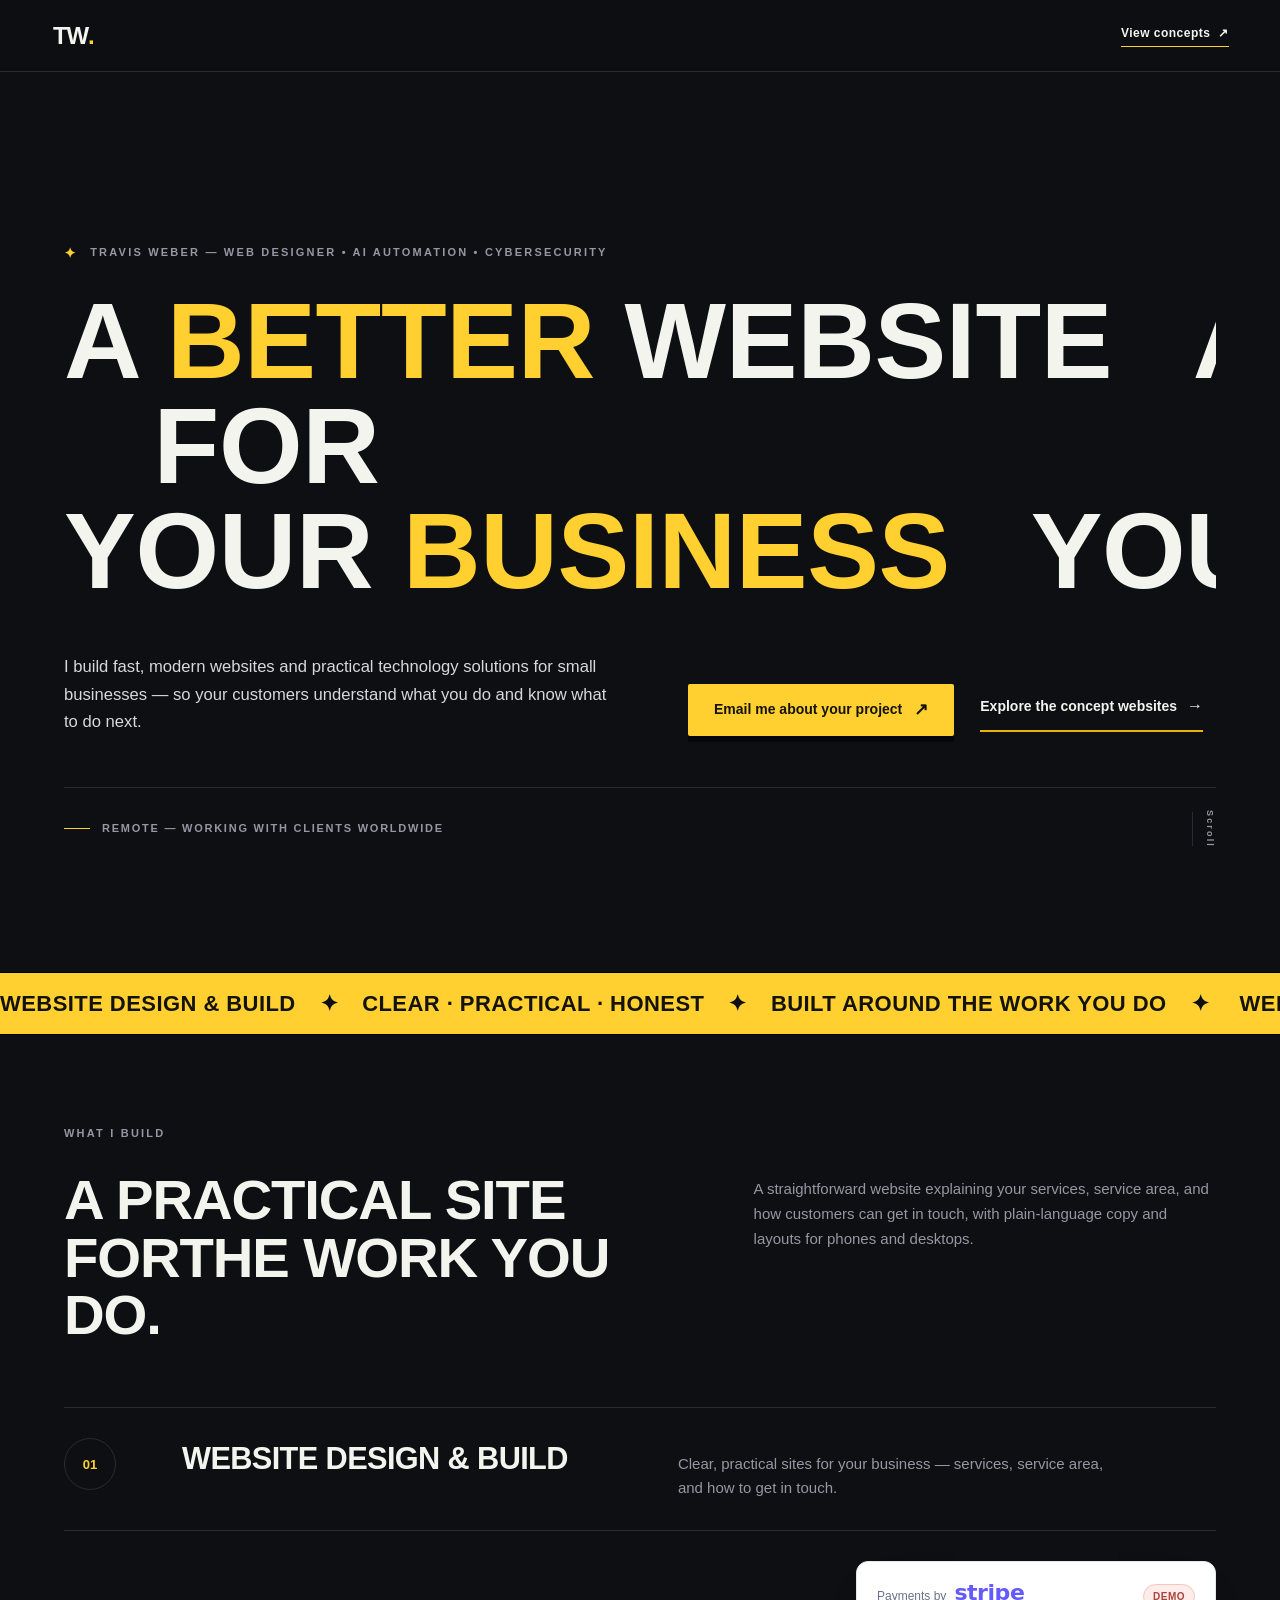
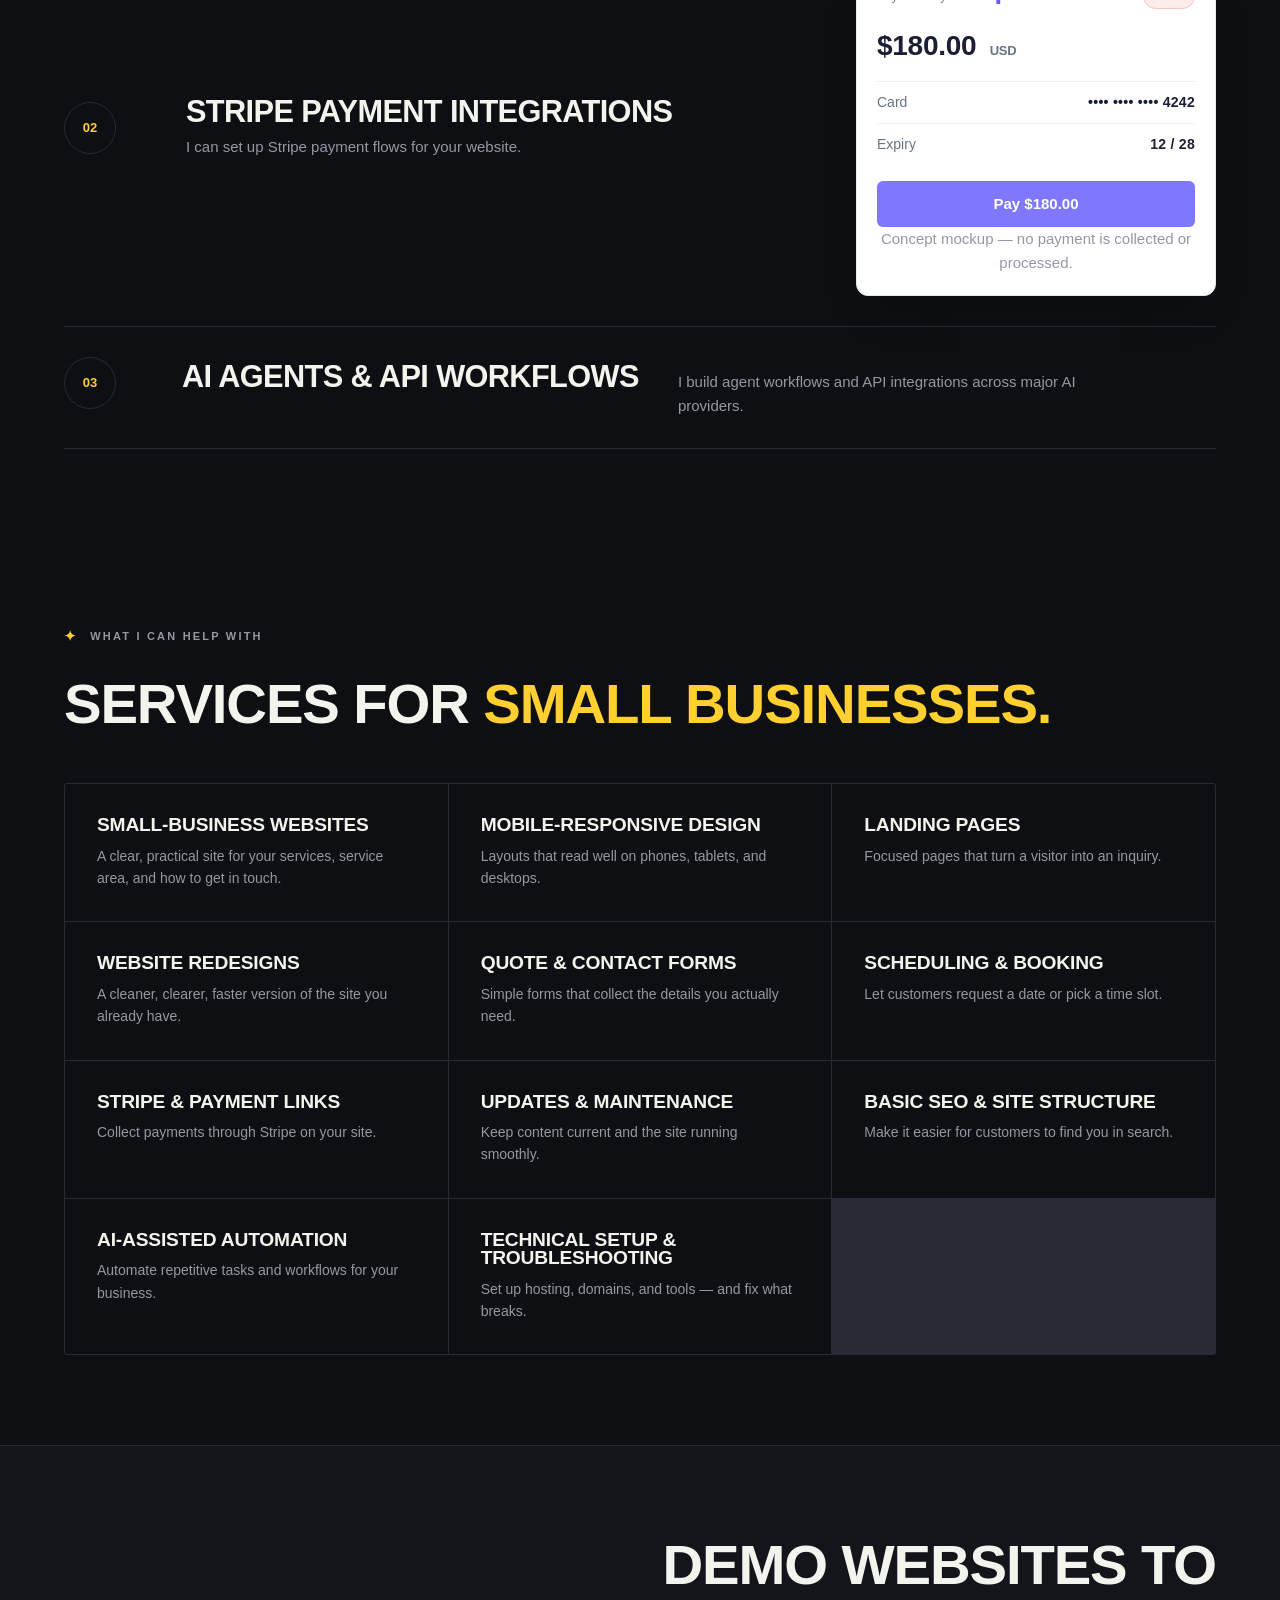
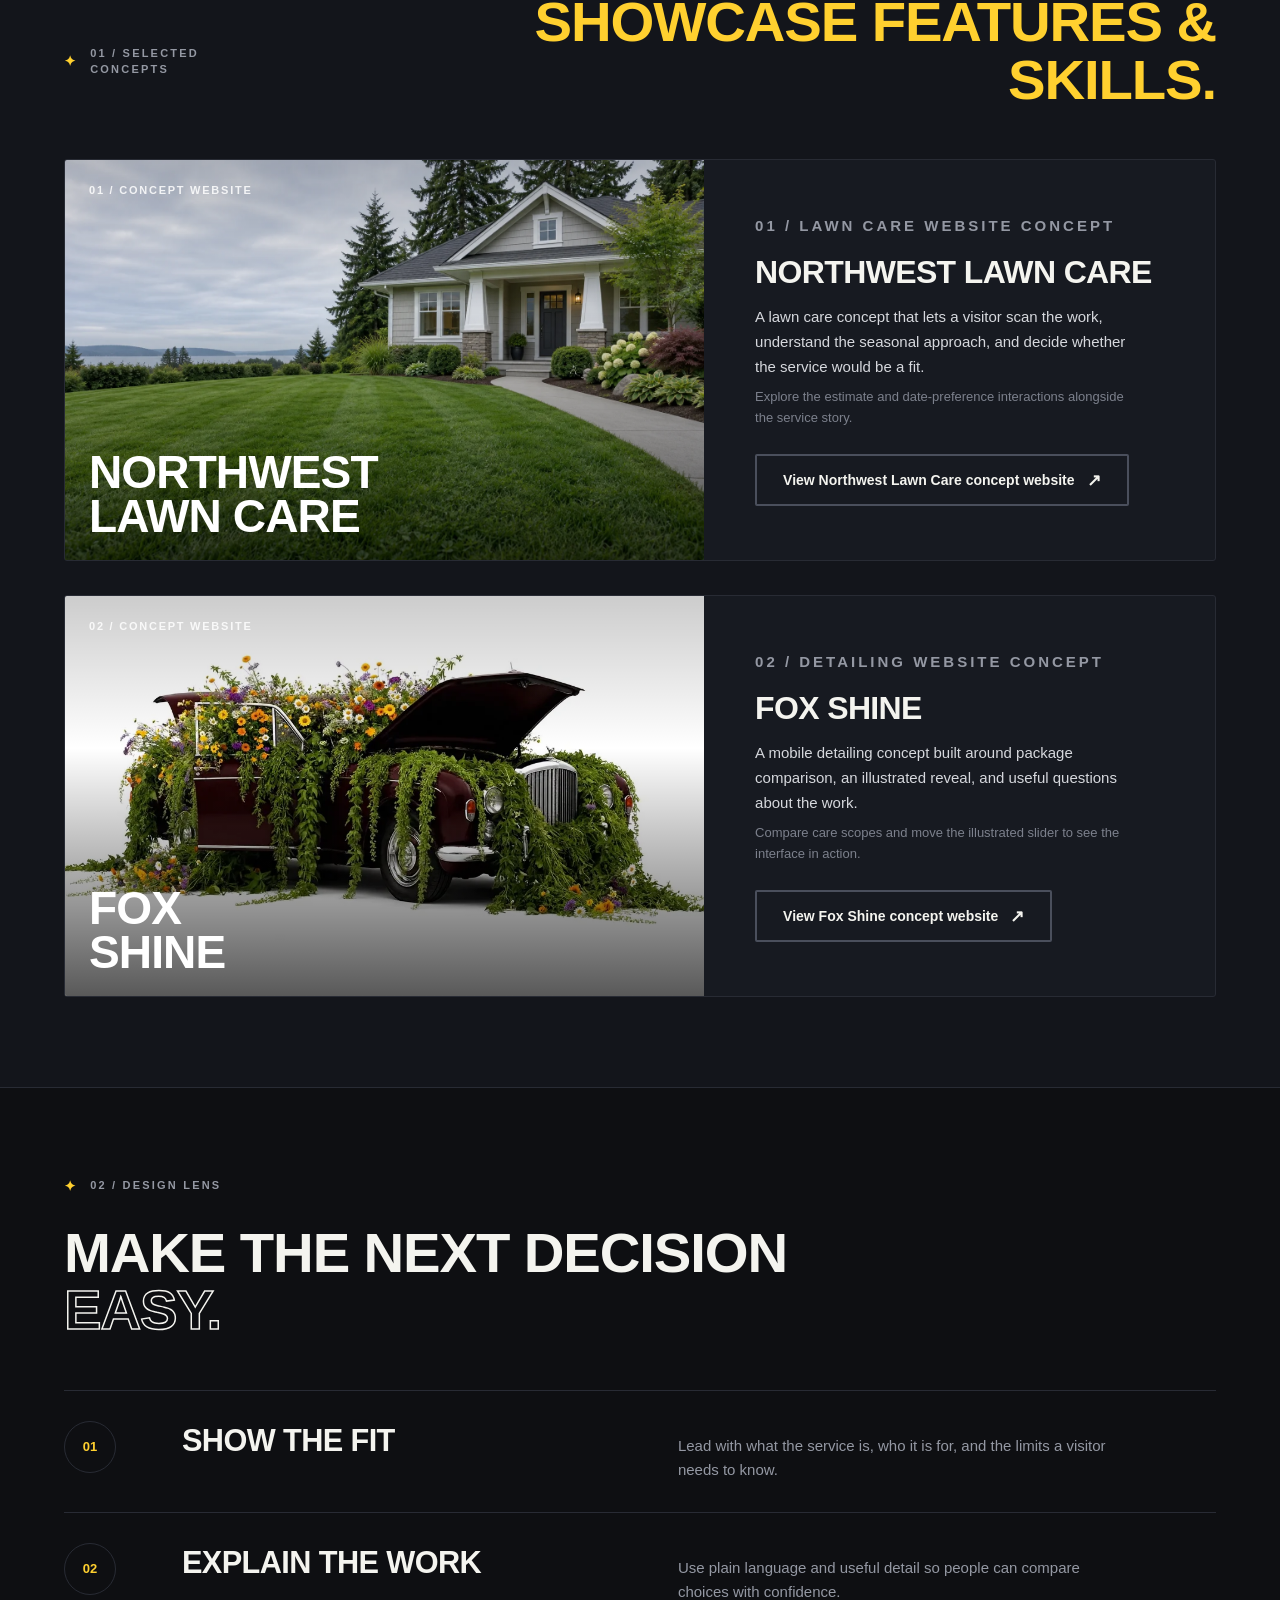
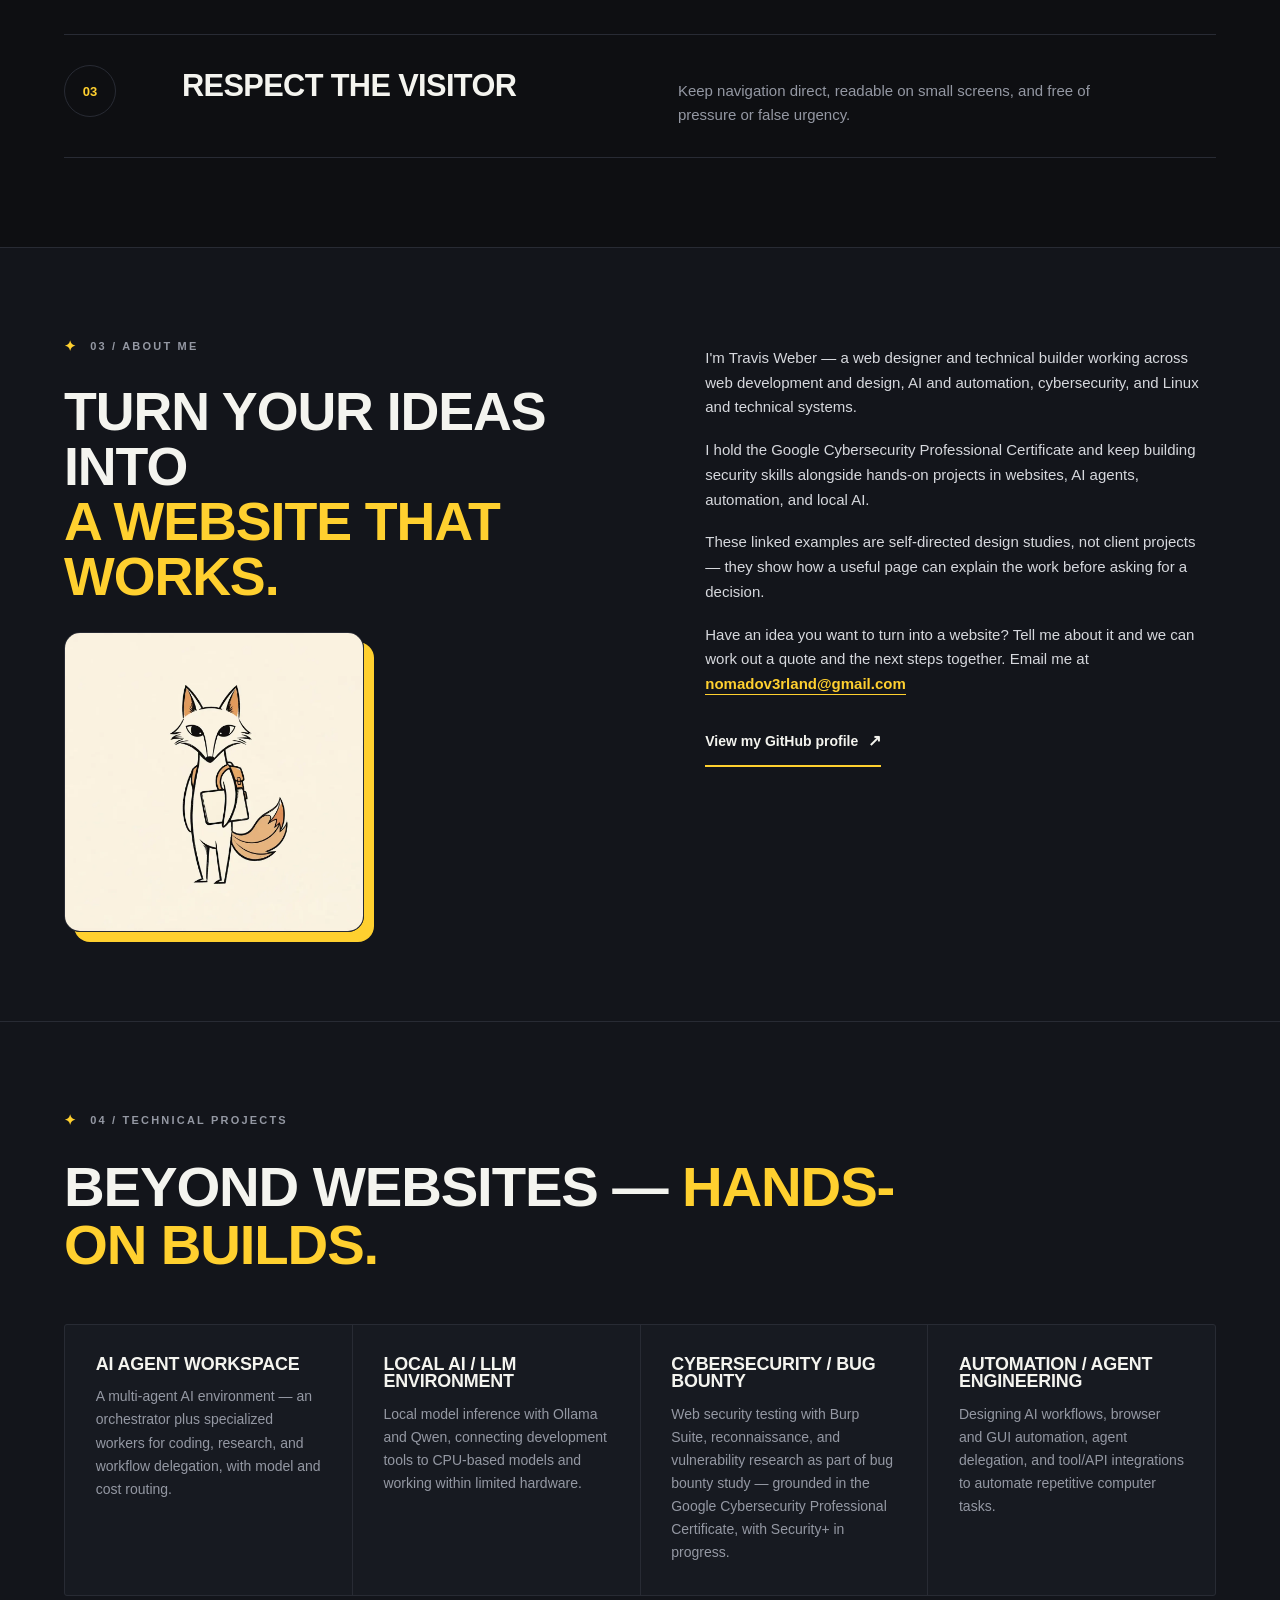
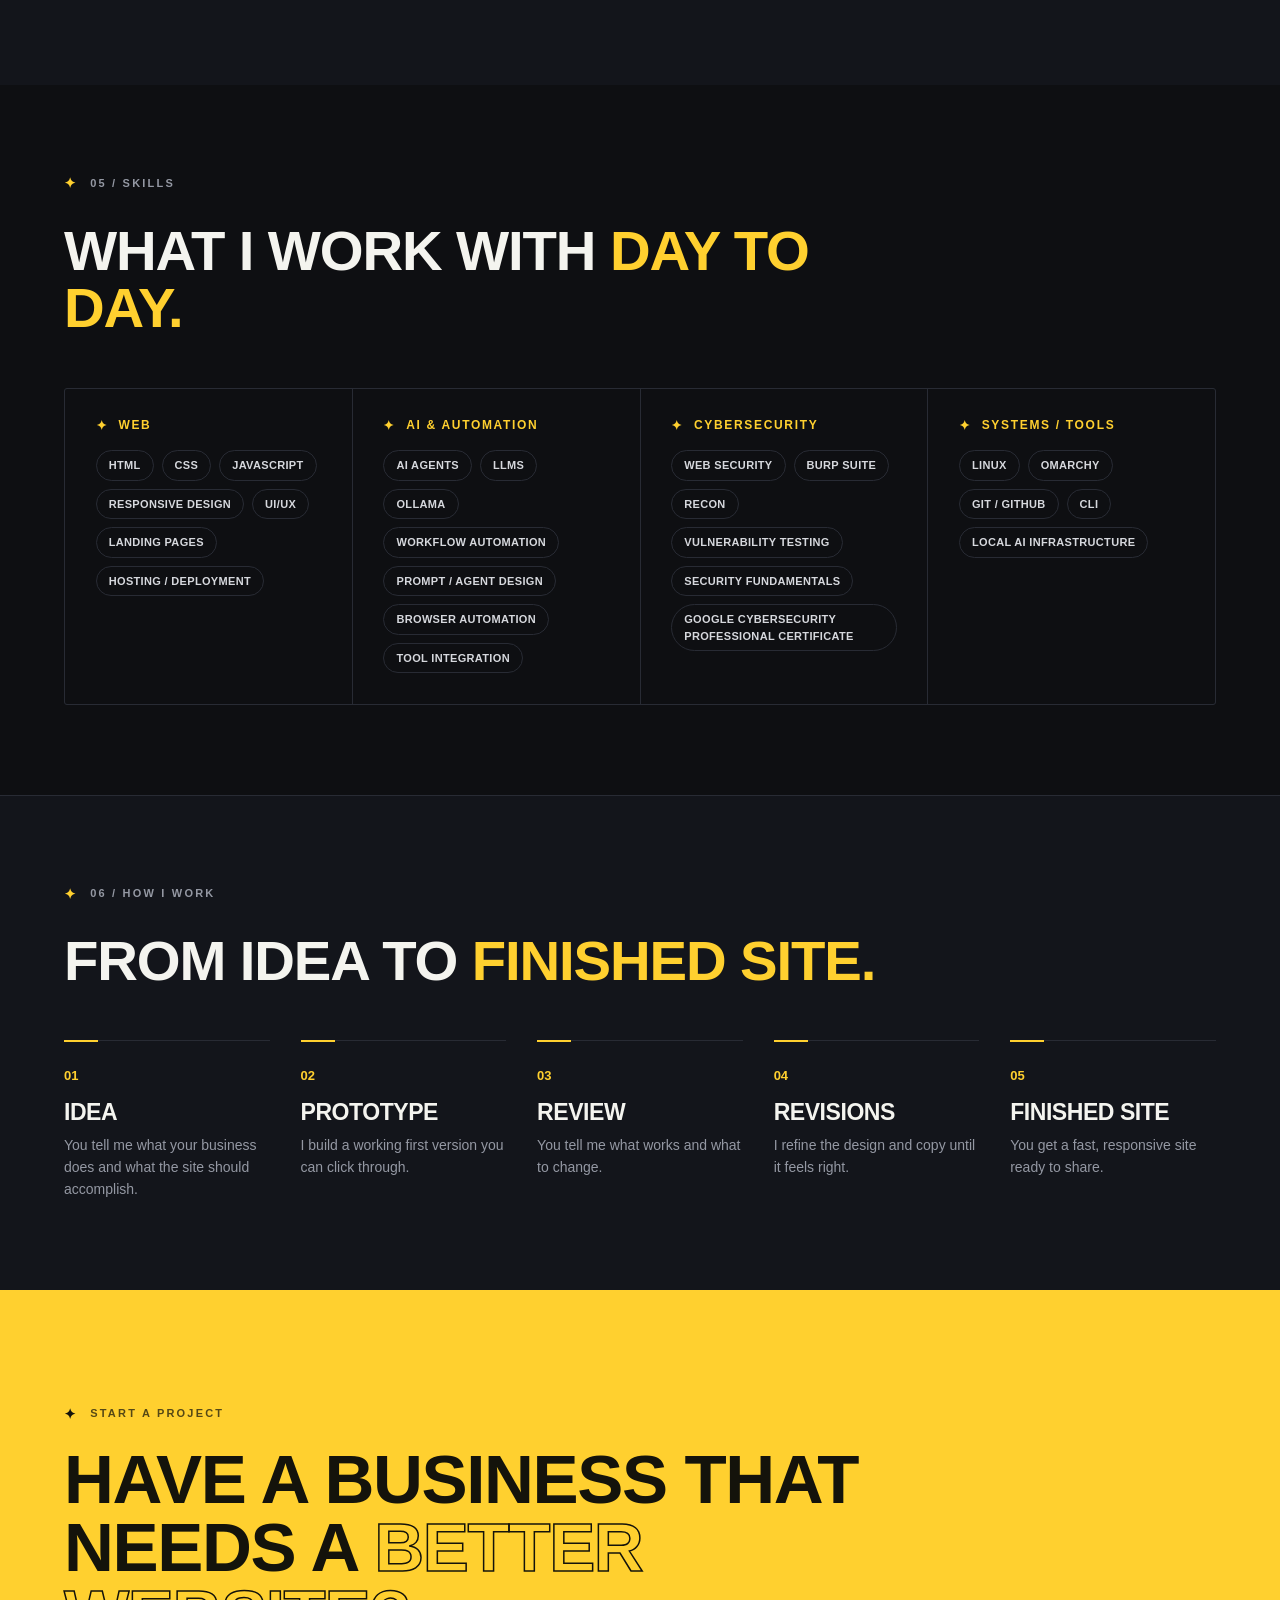
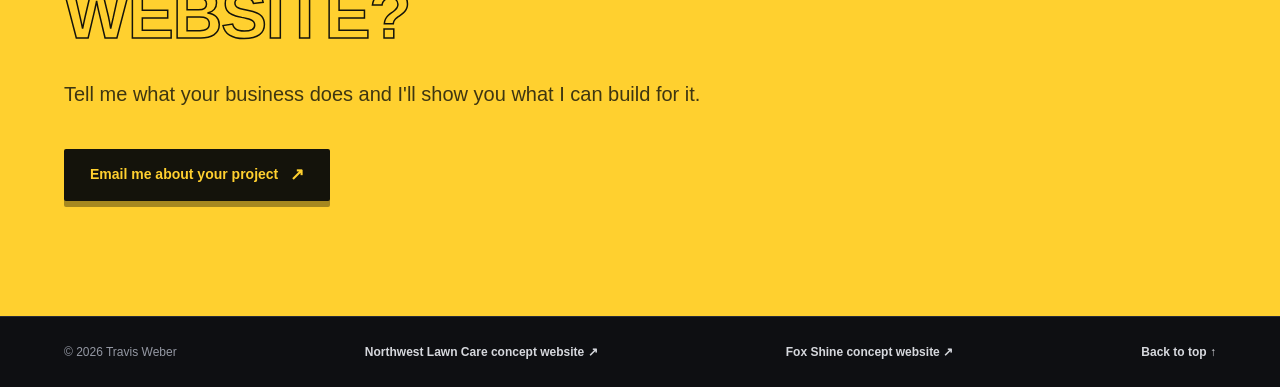
==== commit 4813787b: "Add original mascot character assets to portfolio and demos" ====
--- a/index.html
+++ b/index.html
@@ -187,6 +187,7 @@
         <div class="reveal">
           <p class="eyebrow"><span class="eyebrow-mark" aria-hidden="true">✦</span> 03 / About me</p>
           <h2 id="about-title">Turn your ideas into<br><em>a website that works.</em></h2>
+          <figure class="about-mascot"><img src="assets/mascot-nomad-fox.svg" alt="Nomad Fox — an original fox character illustration carrying a laptop and a travel bag" loading="lazy"></figure>
         </div>
         <div class="about-copy reveal">
           <p>I'm Travis Weber — a web designer and technical builder working across web development and design, AI and automation, cybersecurity, and Linux and technical systems.</p>
--- a/kinetic-landing.css
+++ b/kinetic-landing.css
@@ -126,6 +126,8 @@
 .about-grid{display:grid;grid-template-columns:1.05fr .95fr;gap:clamp(28px,6vw,96px)}
 .about-grid h2{font-size:clamp(36px,4.2vw,64px);line-height:1.02;text-transform:uppercase}
 .about-grid h2 em{font-style:normal;color:var(--yellow)}
+.about-mascot{margin:28px 0 0;max-width:300px}
+.about-mascot img{display:block;width:100%;height:auto;border-radius:16px;border:1px solid var(--line);box-shadow:10px 10px 0 var(--yellow)}
 .about-copy{padding-top:8px}
 .about-copy p{font-size:15px;line-height:1.65;color:var(--ink-2);max-width:500px;margin:0 0 18px}
 .email-address{color:var(--yellow);font-weight:700;border-bottom:1px solid var(--yellow);padding-bottom:2px}
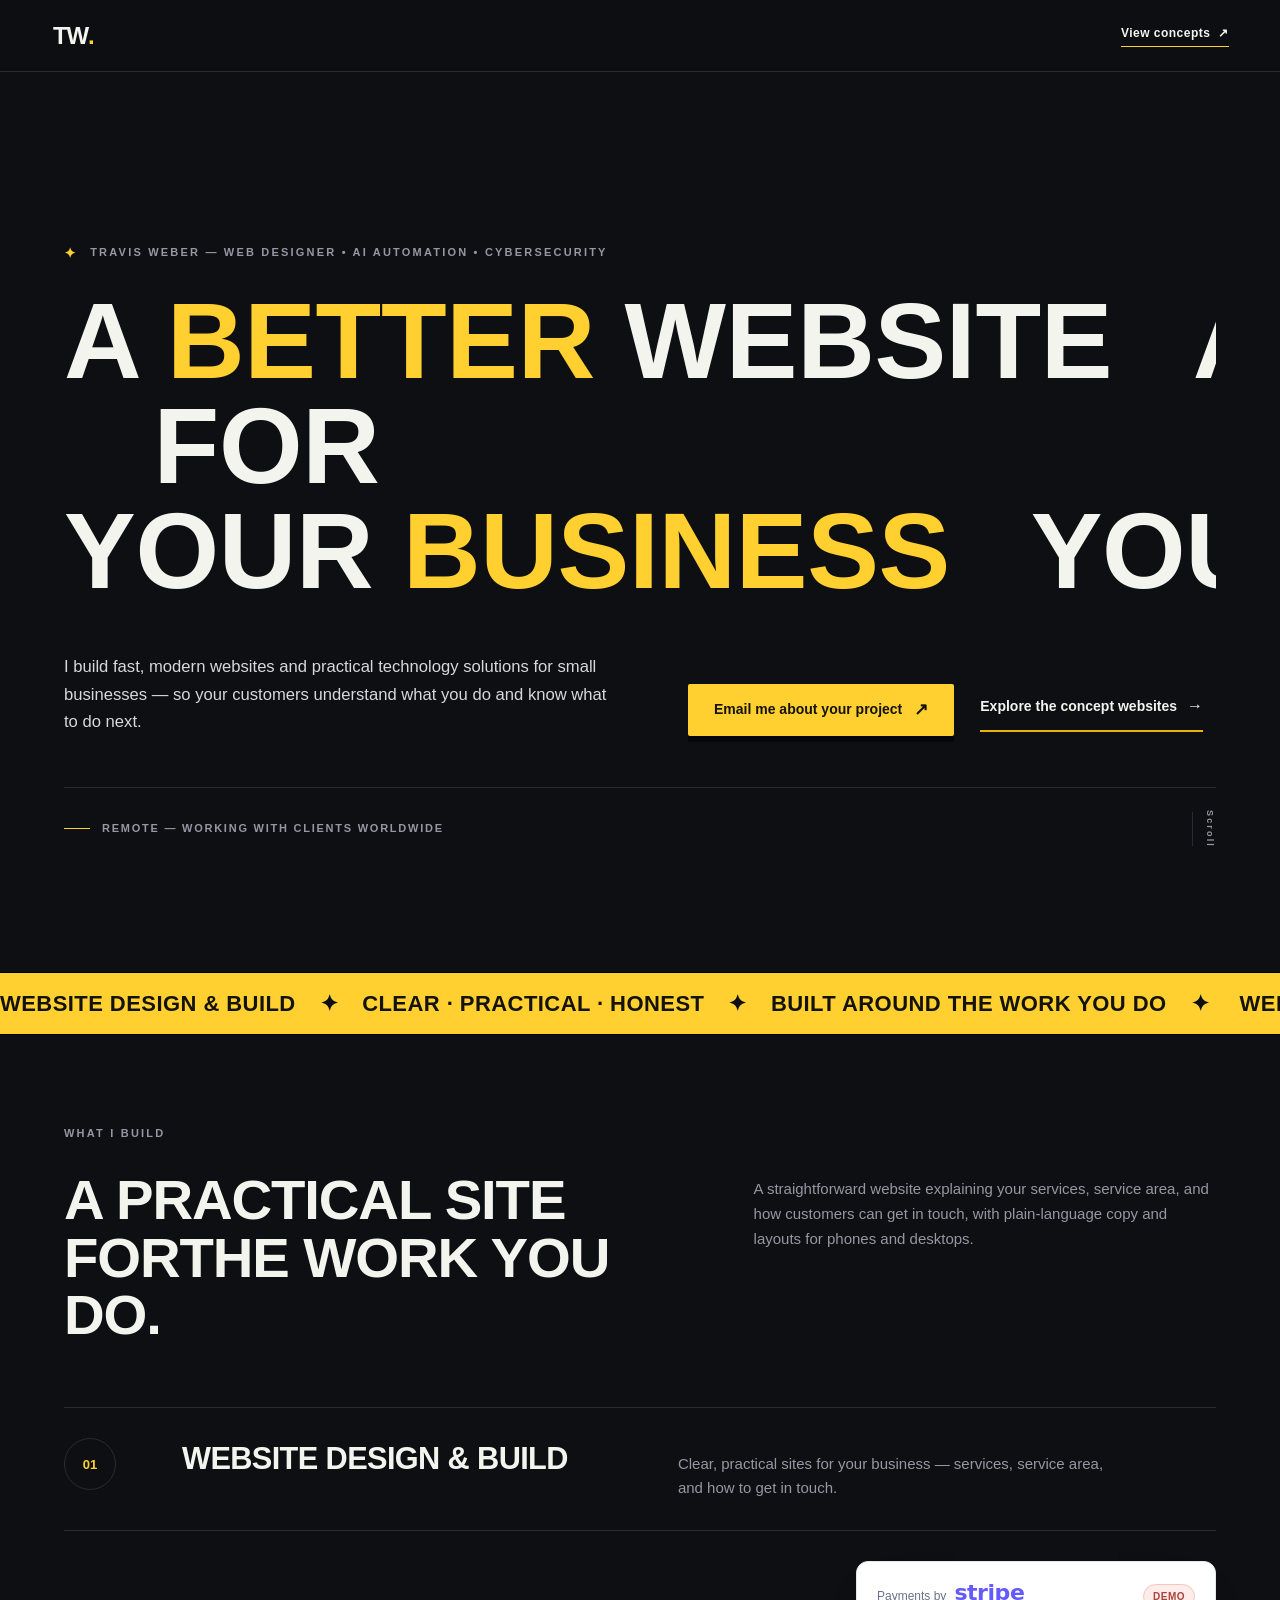
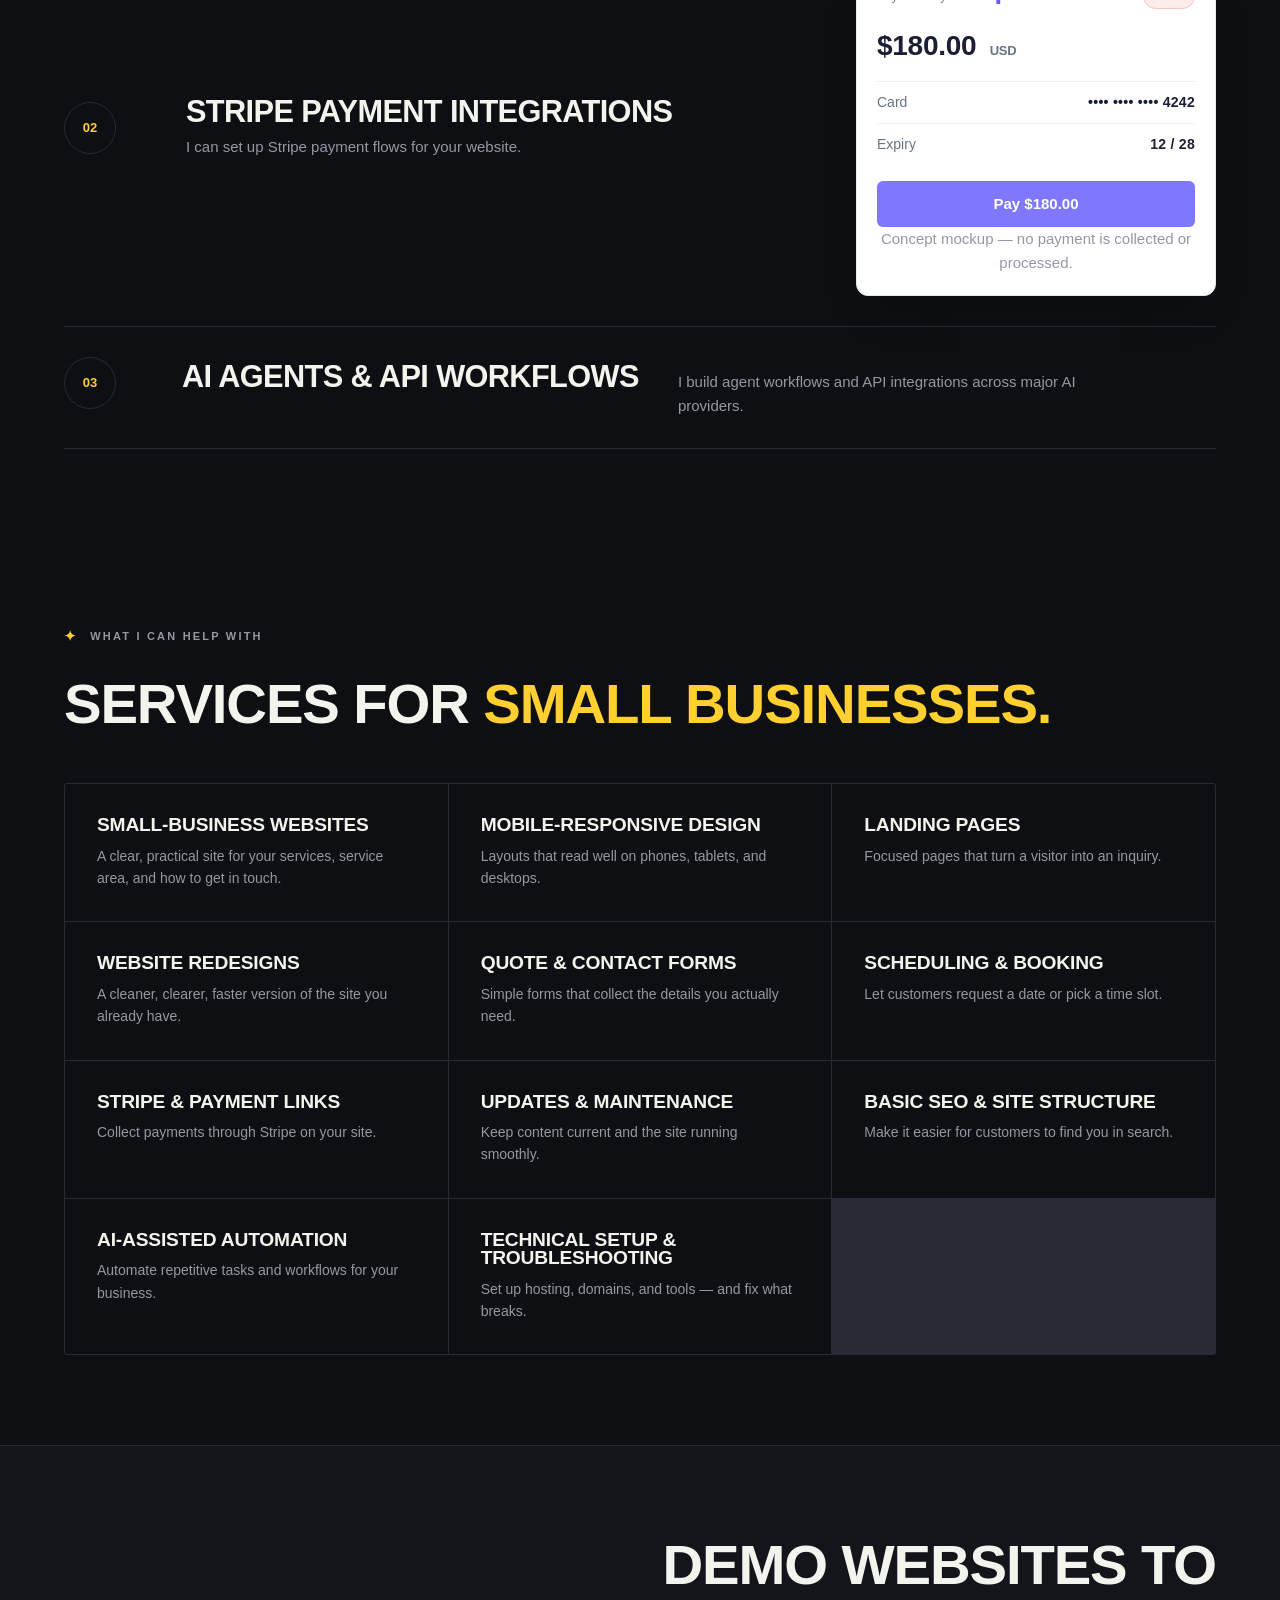
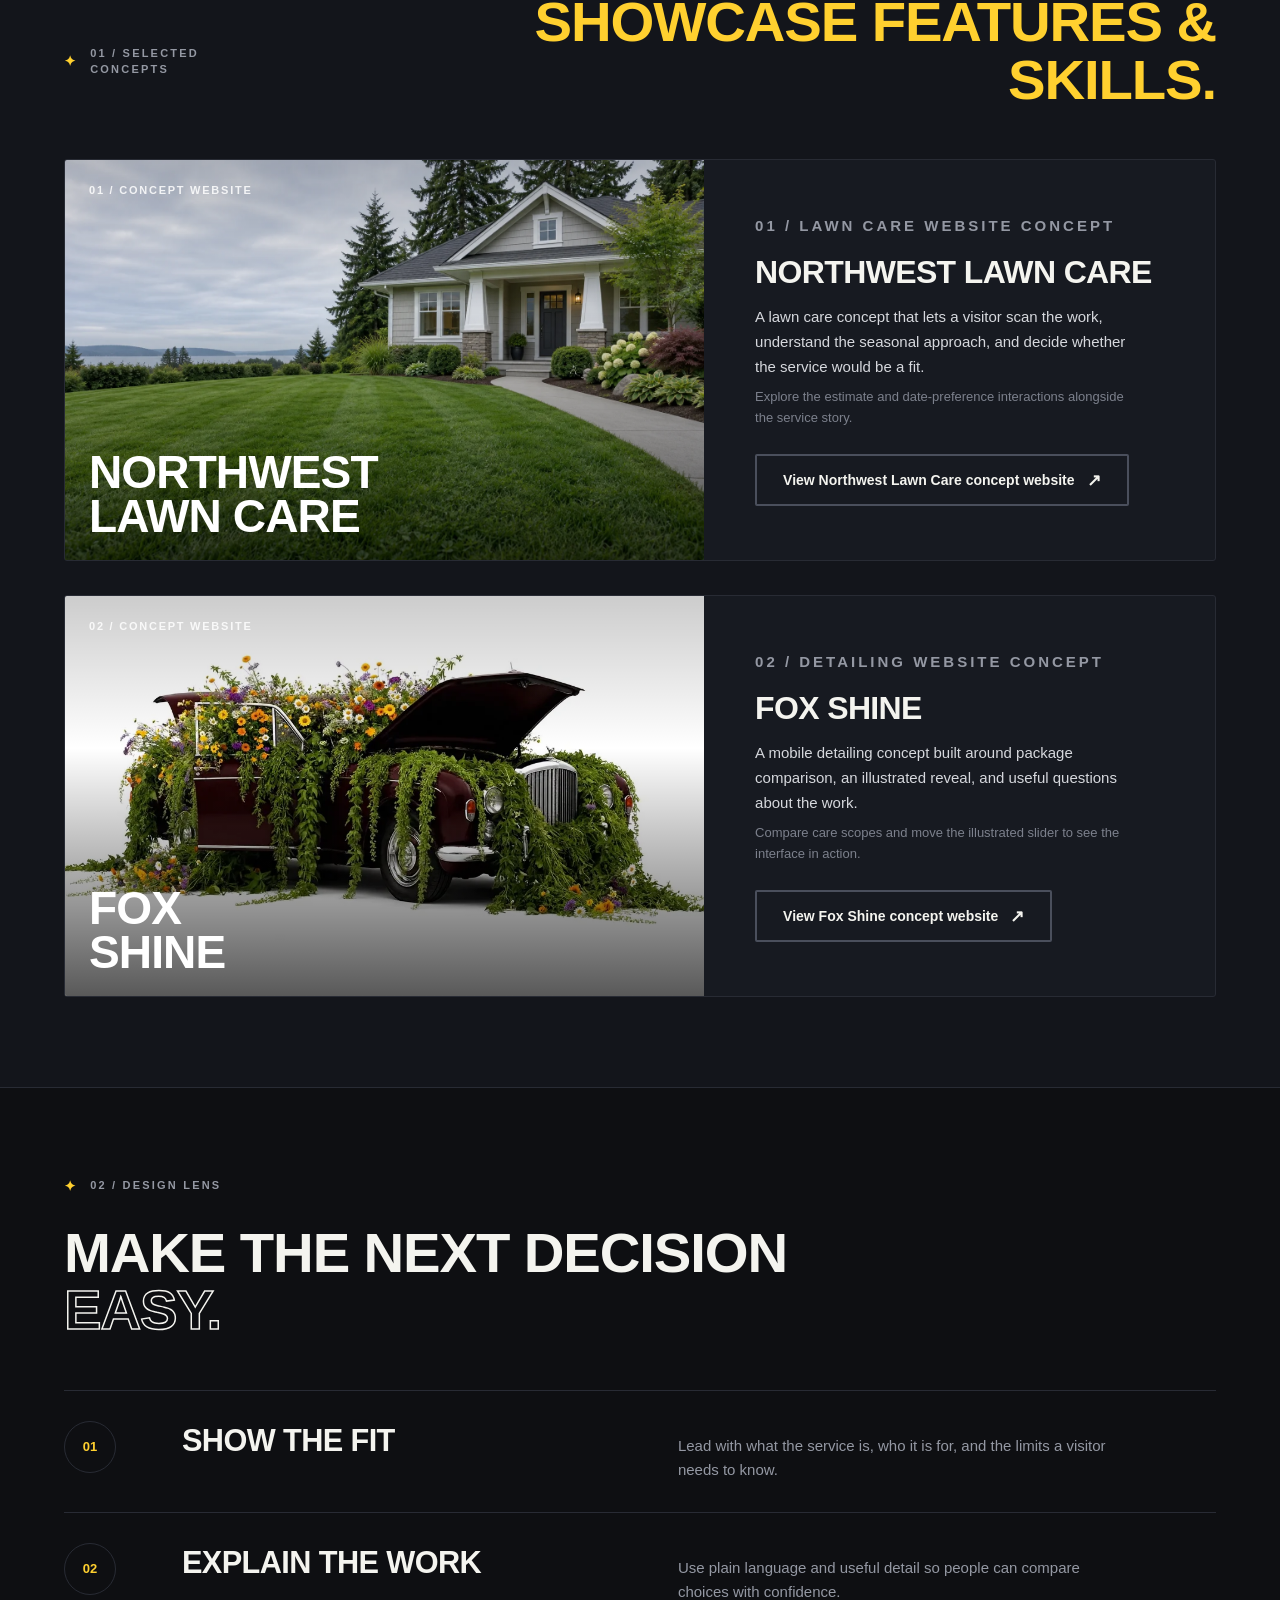
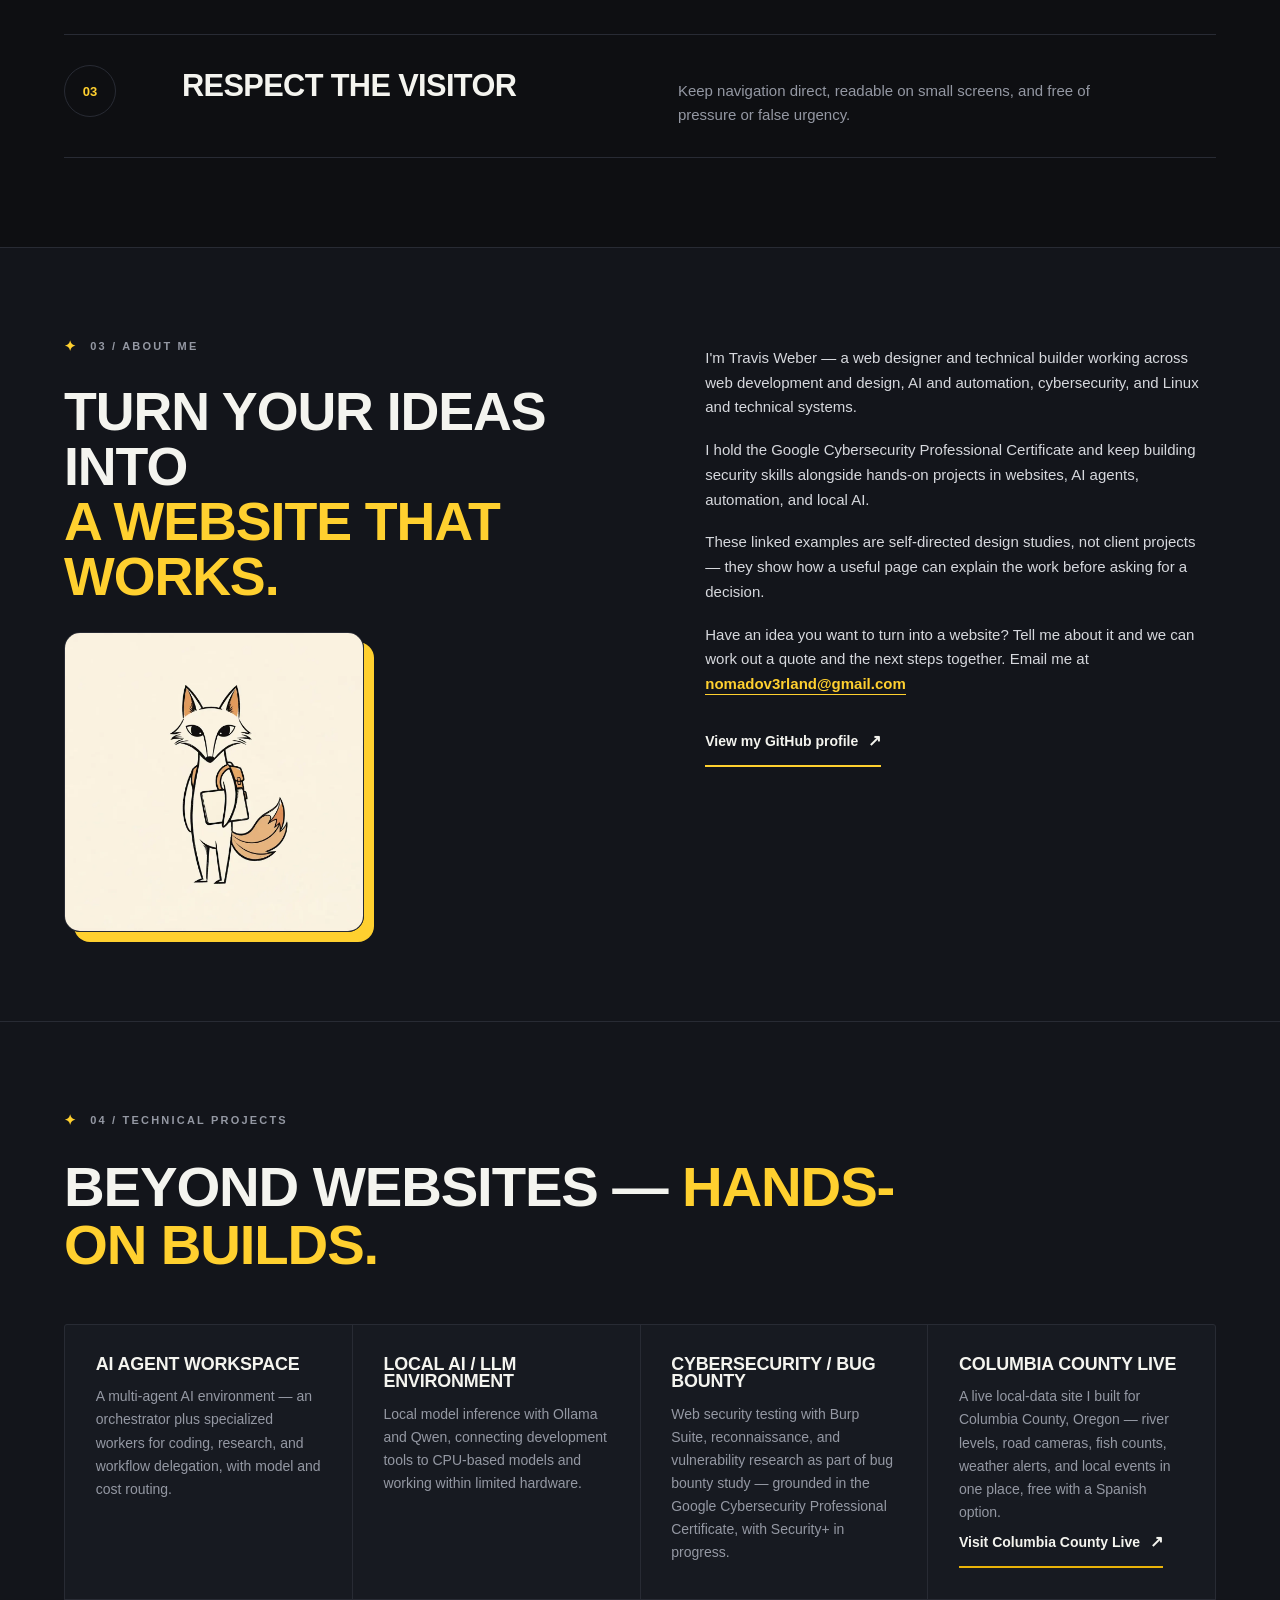
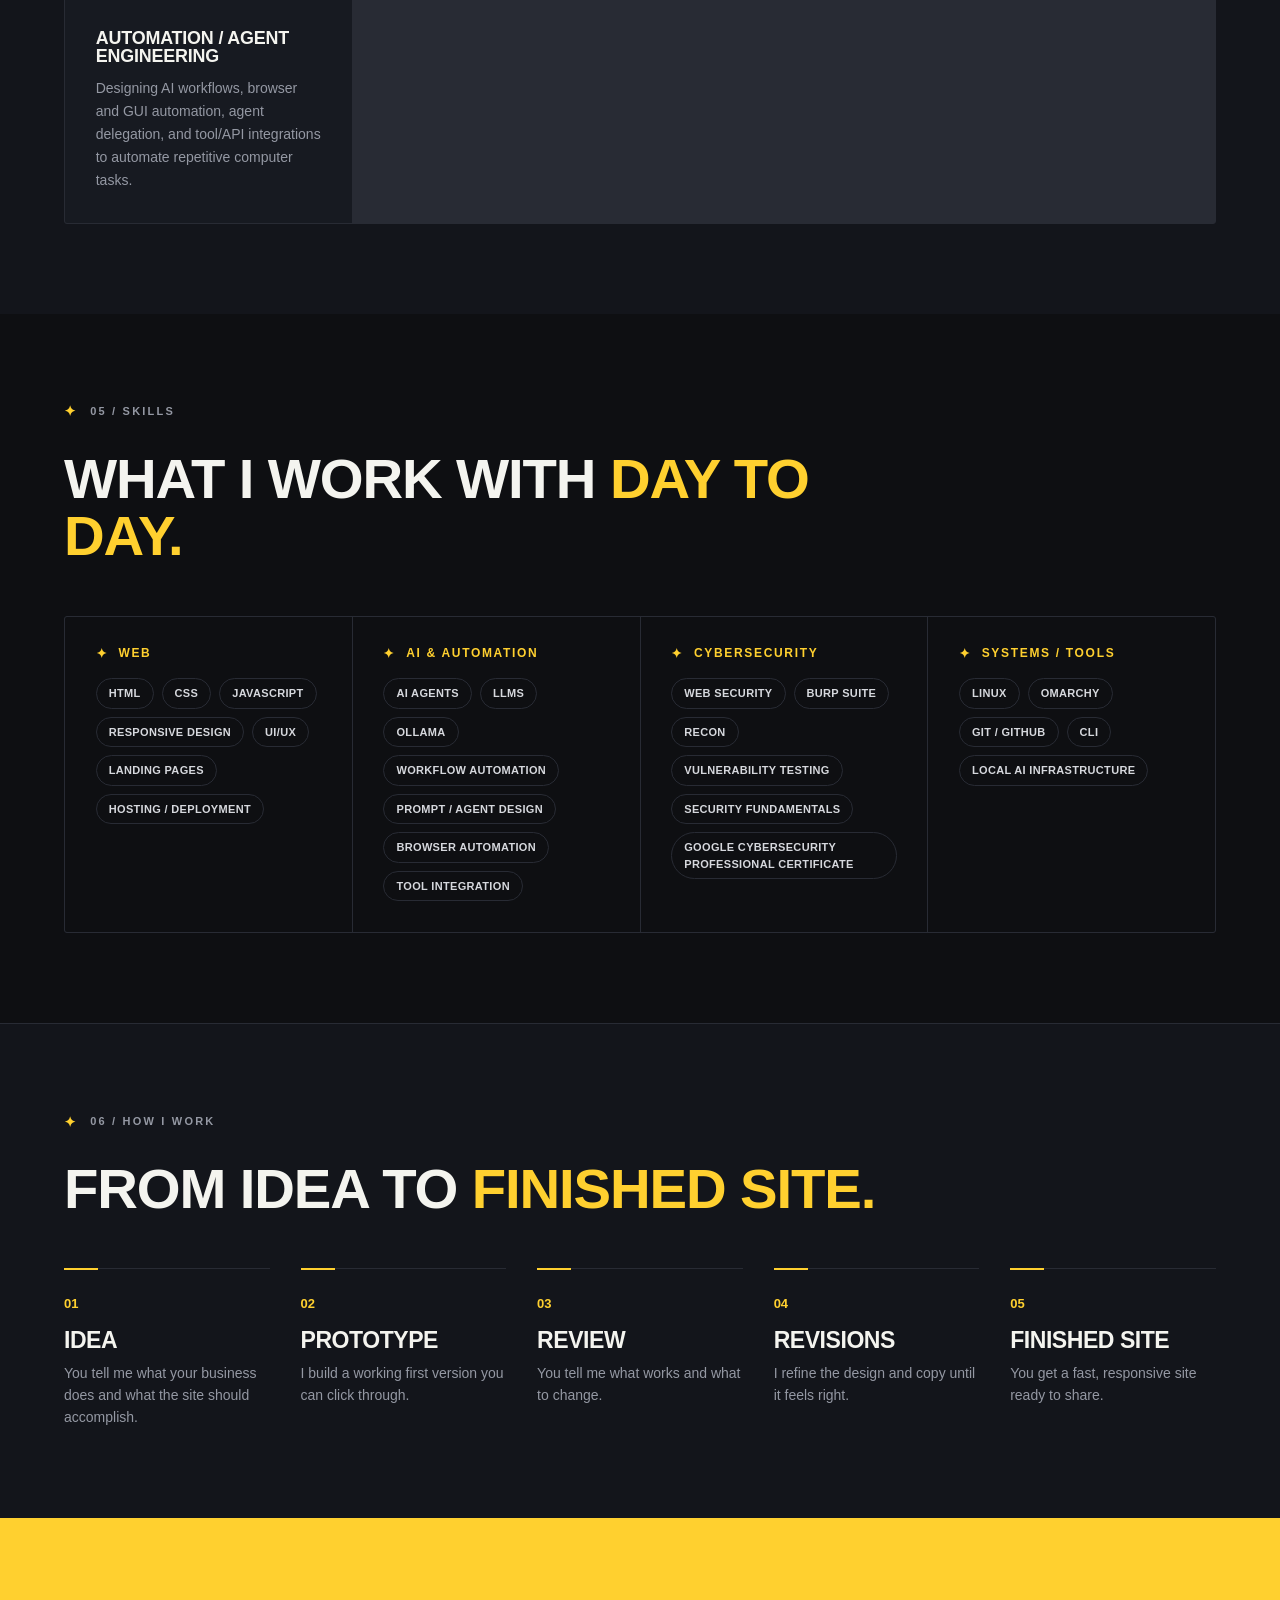
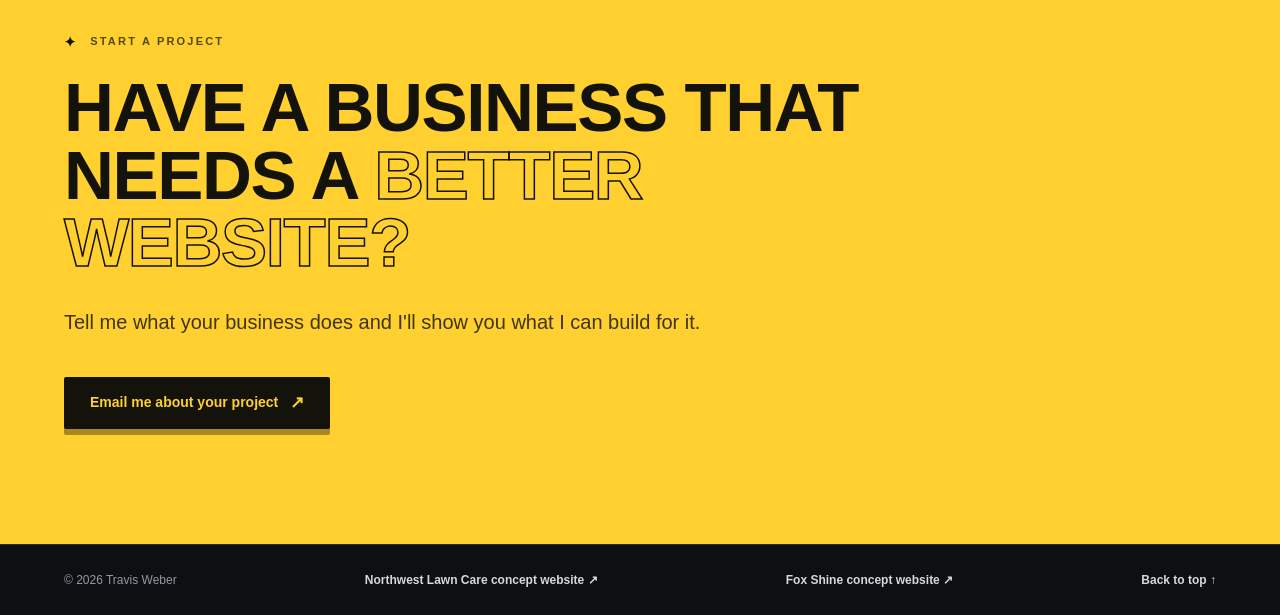
==== commit 8b57aca1: "Add Columbia County Live link to technical projects" ====
--- a/index.html
+++ b/index.html
@@ -218,6 +218,11 @@
           <p>Web security testing with Burp Suite, reconnaissance, and vulnerability research as part of bug bounty study — grounded in the Google Cybersecurity Professional Certificate, with Security+ in progress.</p>
         </article>
         <article class="project-card reveal">
+          <h3>Columbia County Live</h3>
+          <p>A live local-data site I built for Columbia County, Oregon — river levels, road cameras, fish counts, weather alerts, and local events in one place, free with a Spanish option.</p>
+          <a class="text-link" href="https://travweber67.github.io/columbia-county-live/" target="_blank" rel="noopener noreferrer">Visit Columbia County Live <span aria-hidden="true">↗</span></a>
+        </article>
+        <article class="project-card reveal">
           <h3>Automation / Agent Engineering</h3>
           <p>Designing AI workflows, browser and GUI automation, agent delegation, and tool/API integrations to automate repetitive computer tasks.</p>
         </article>
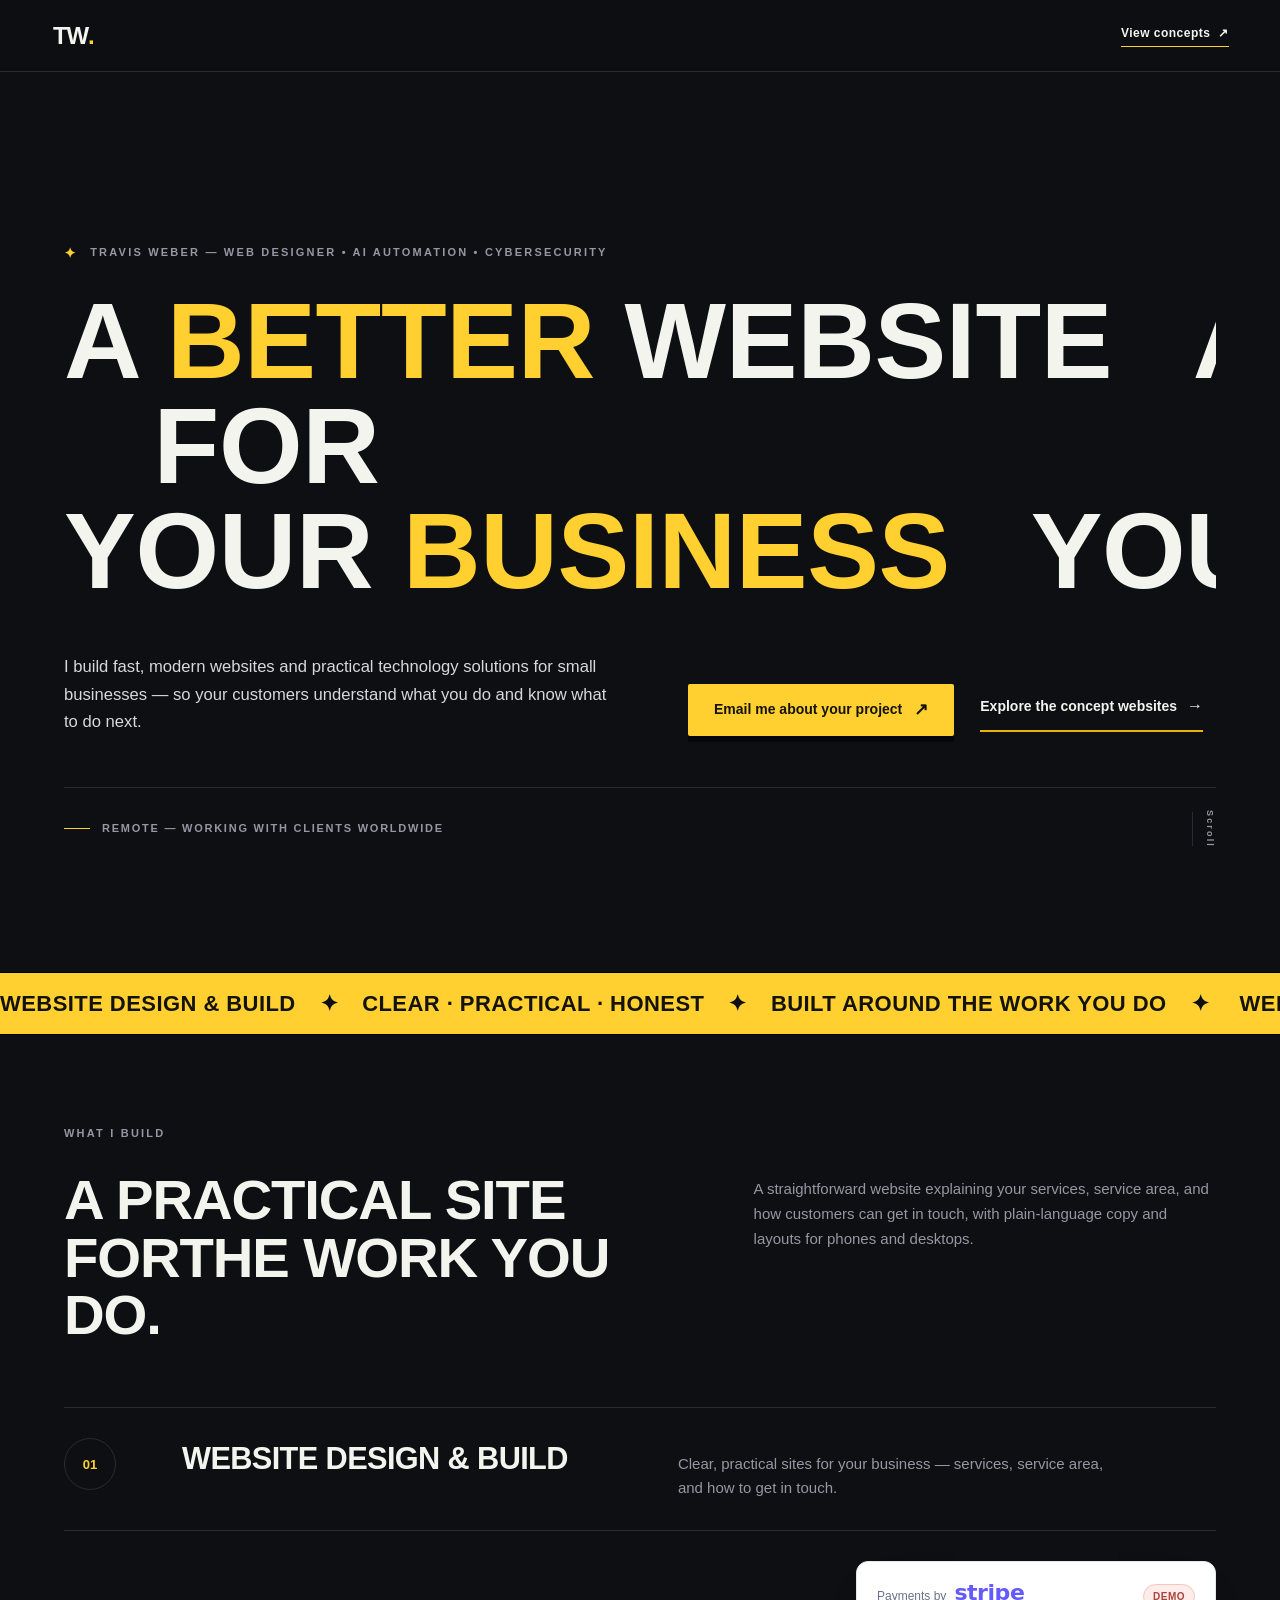
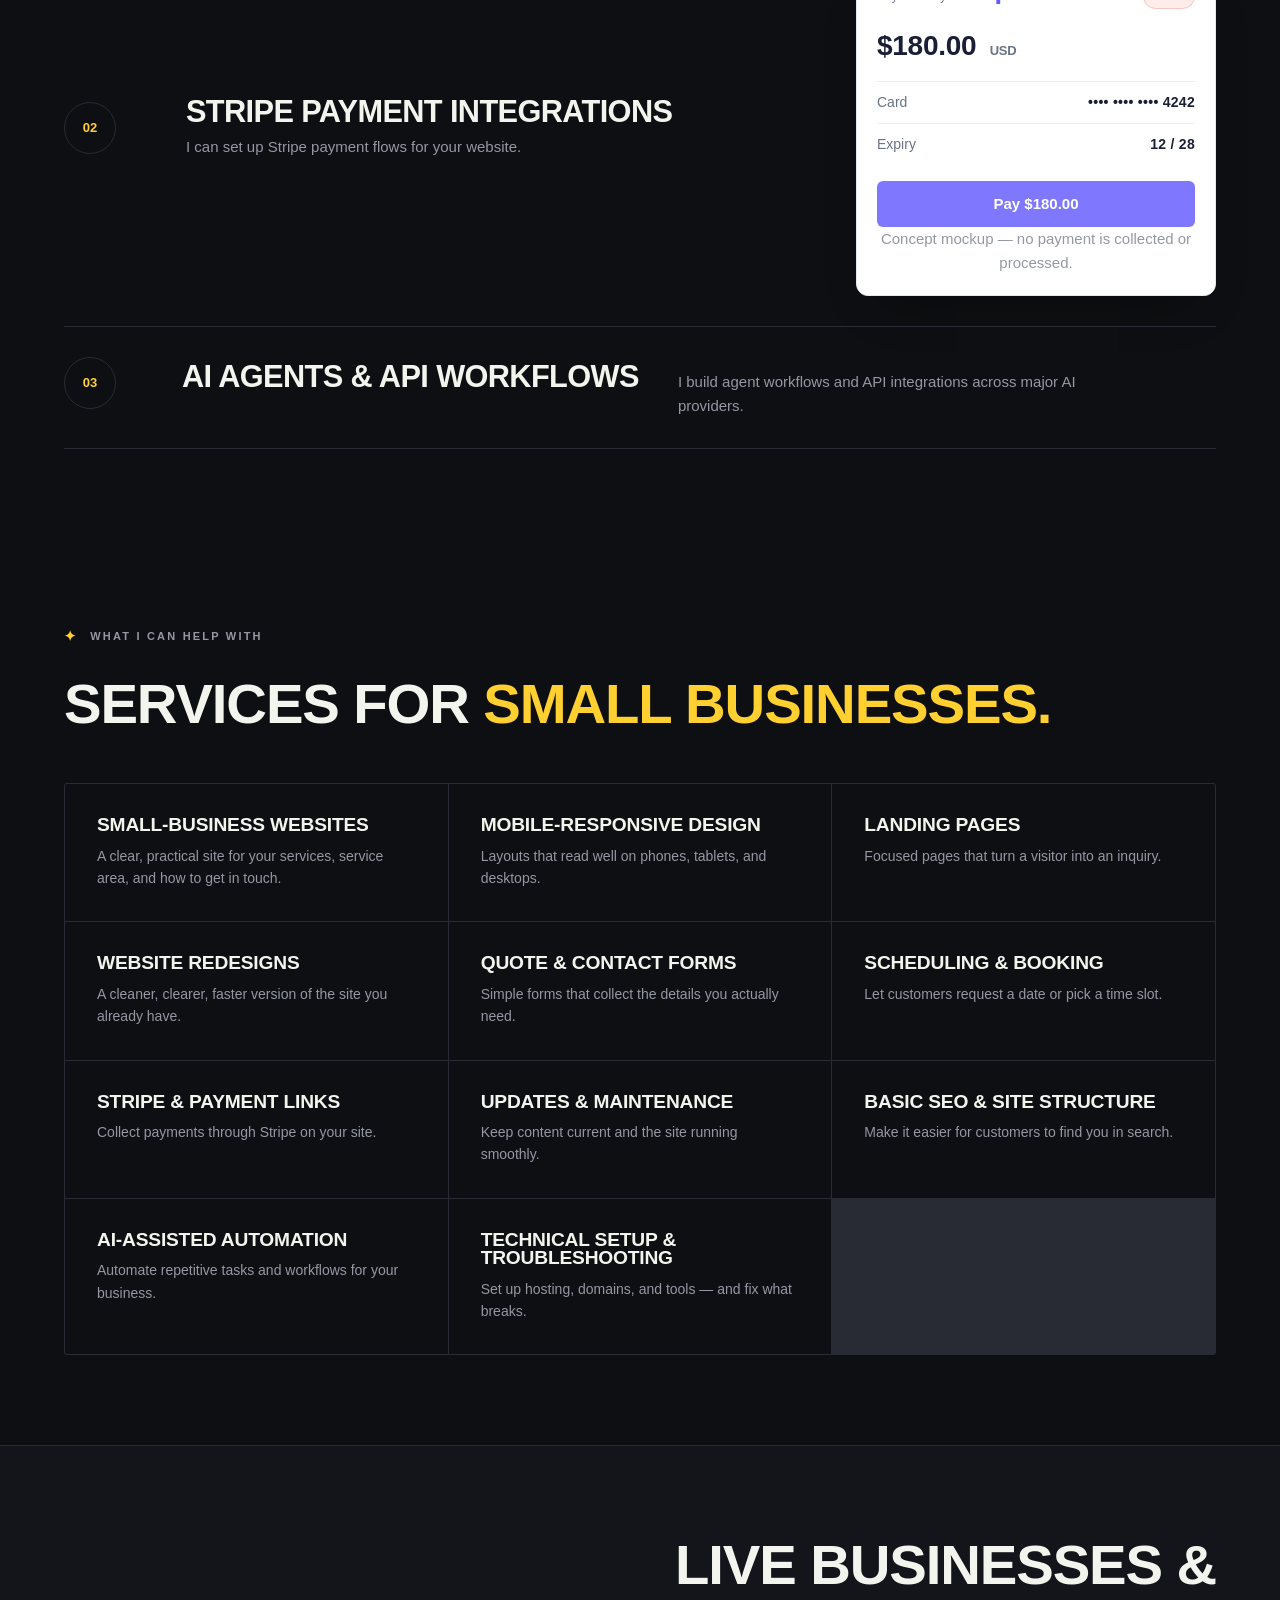
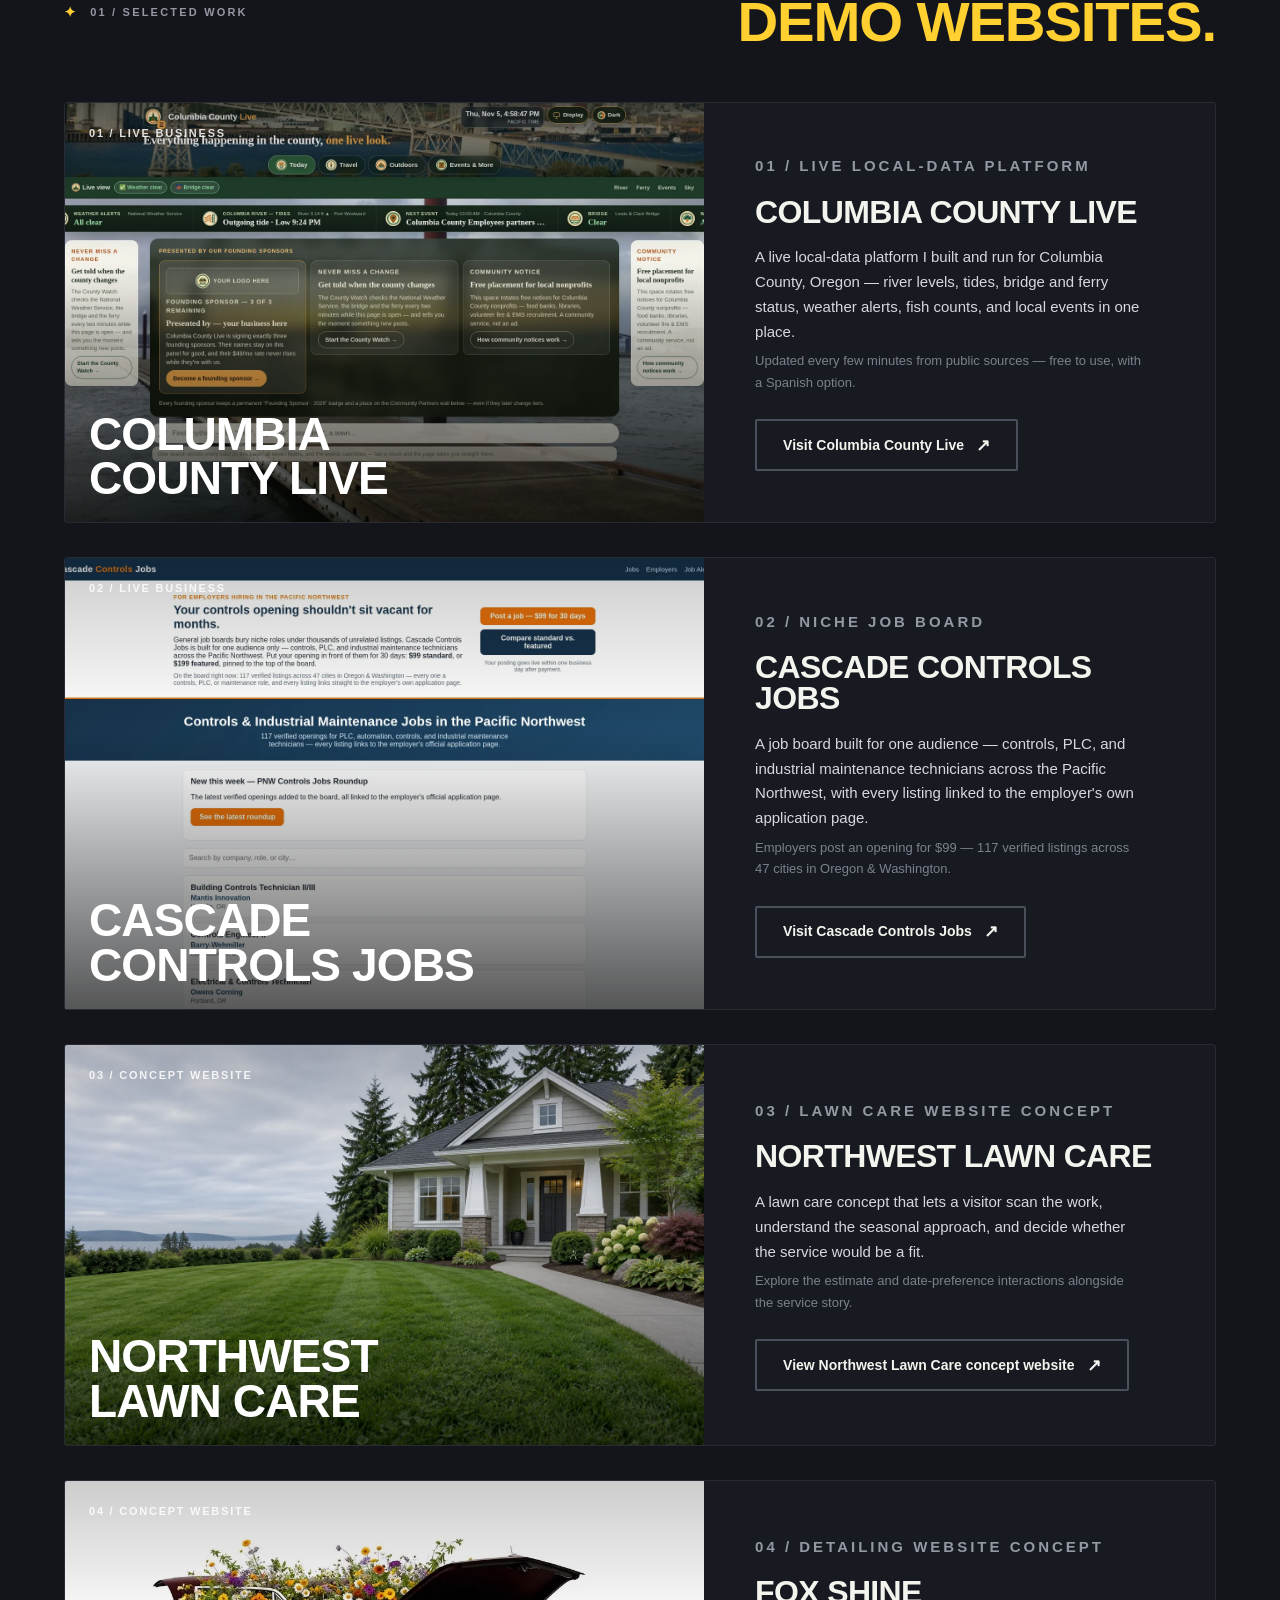
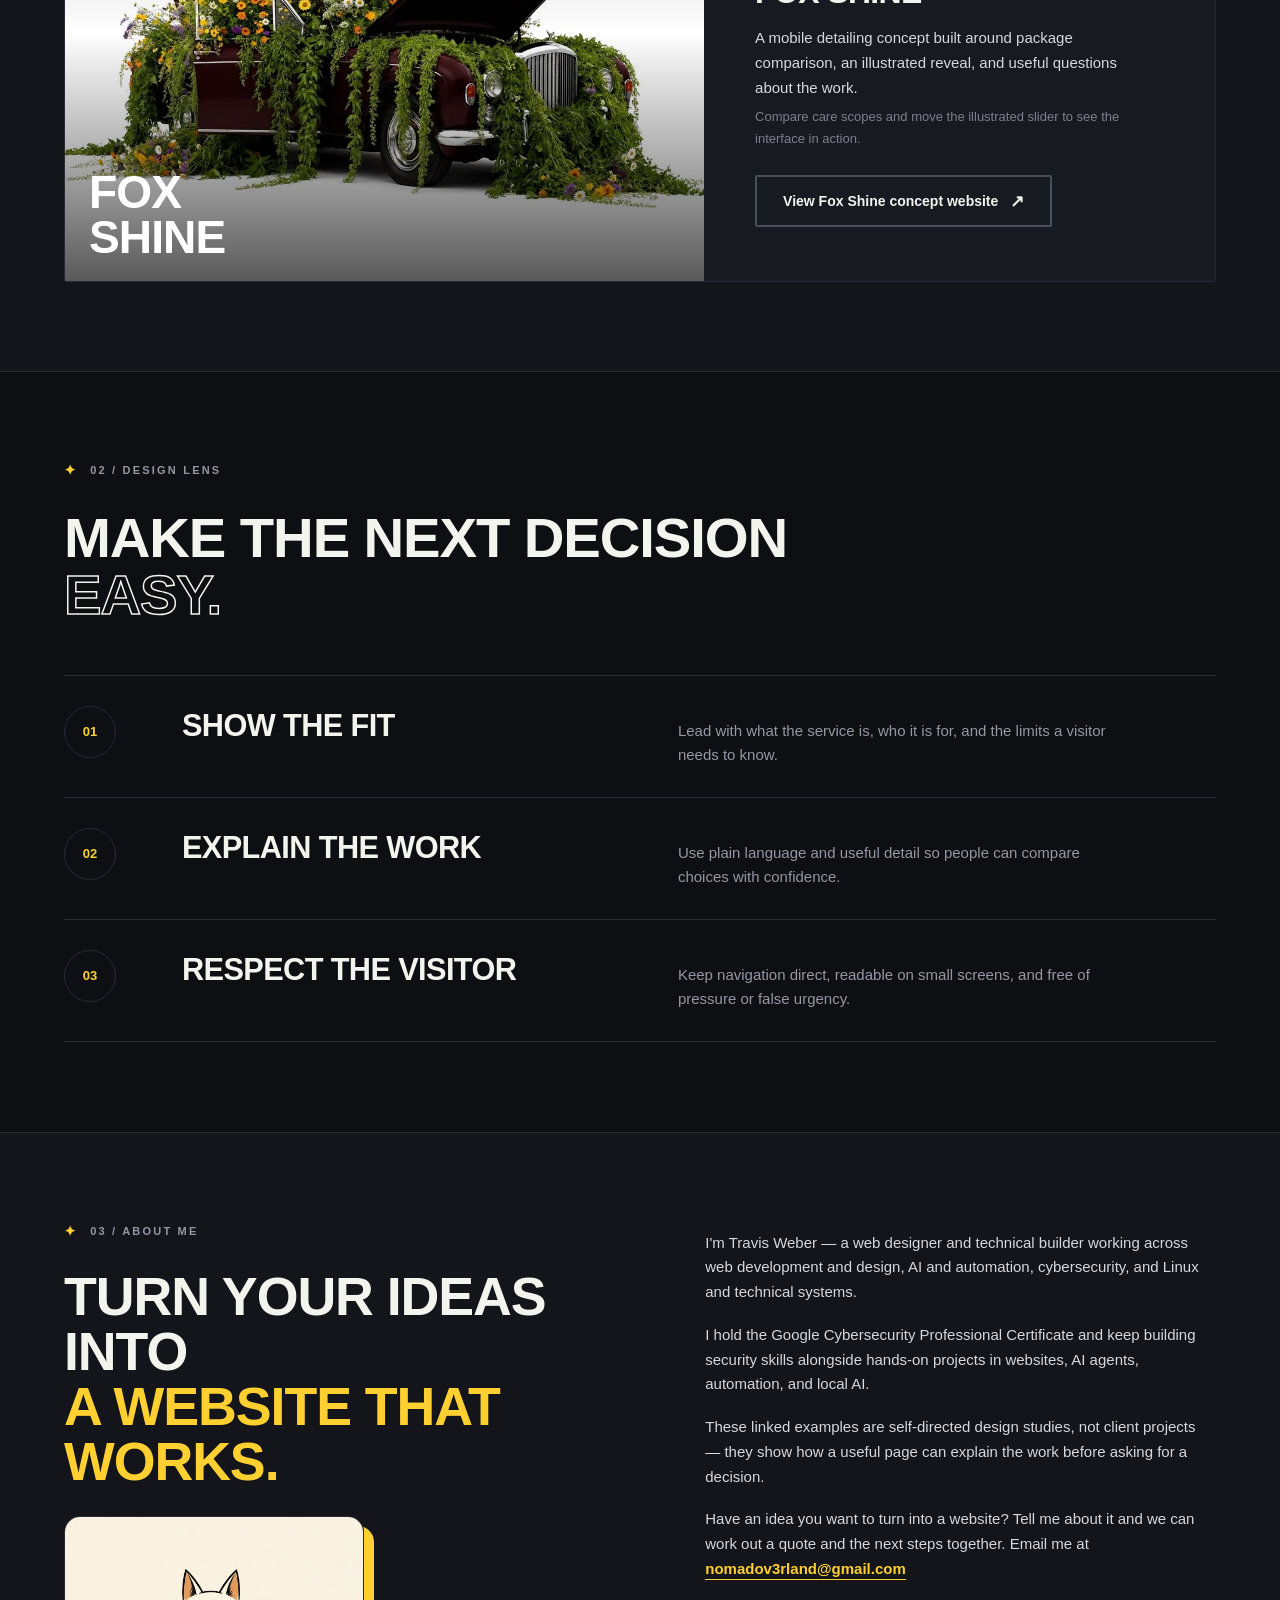
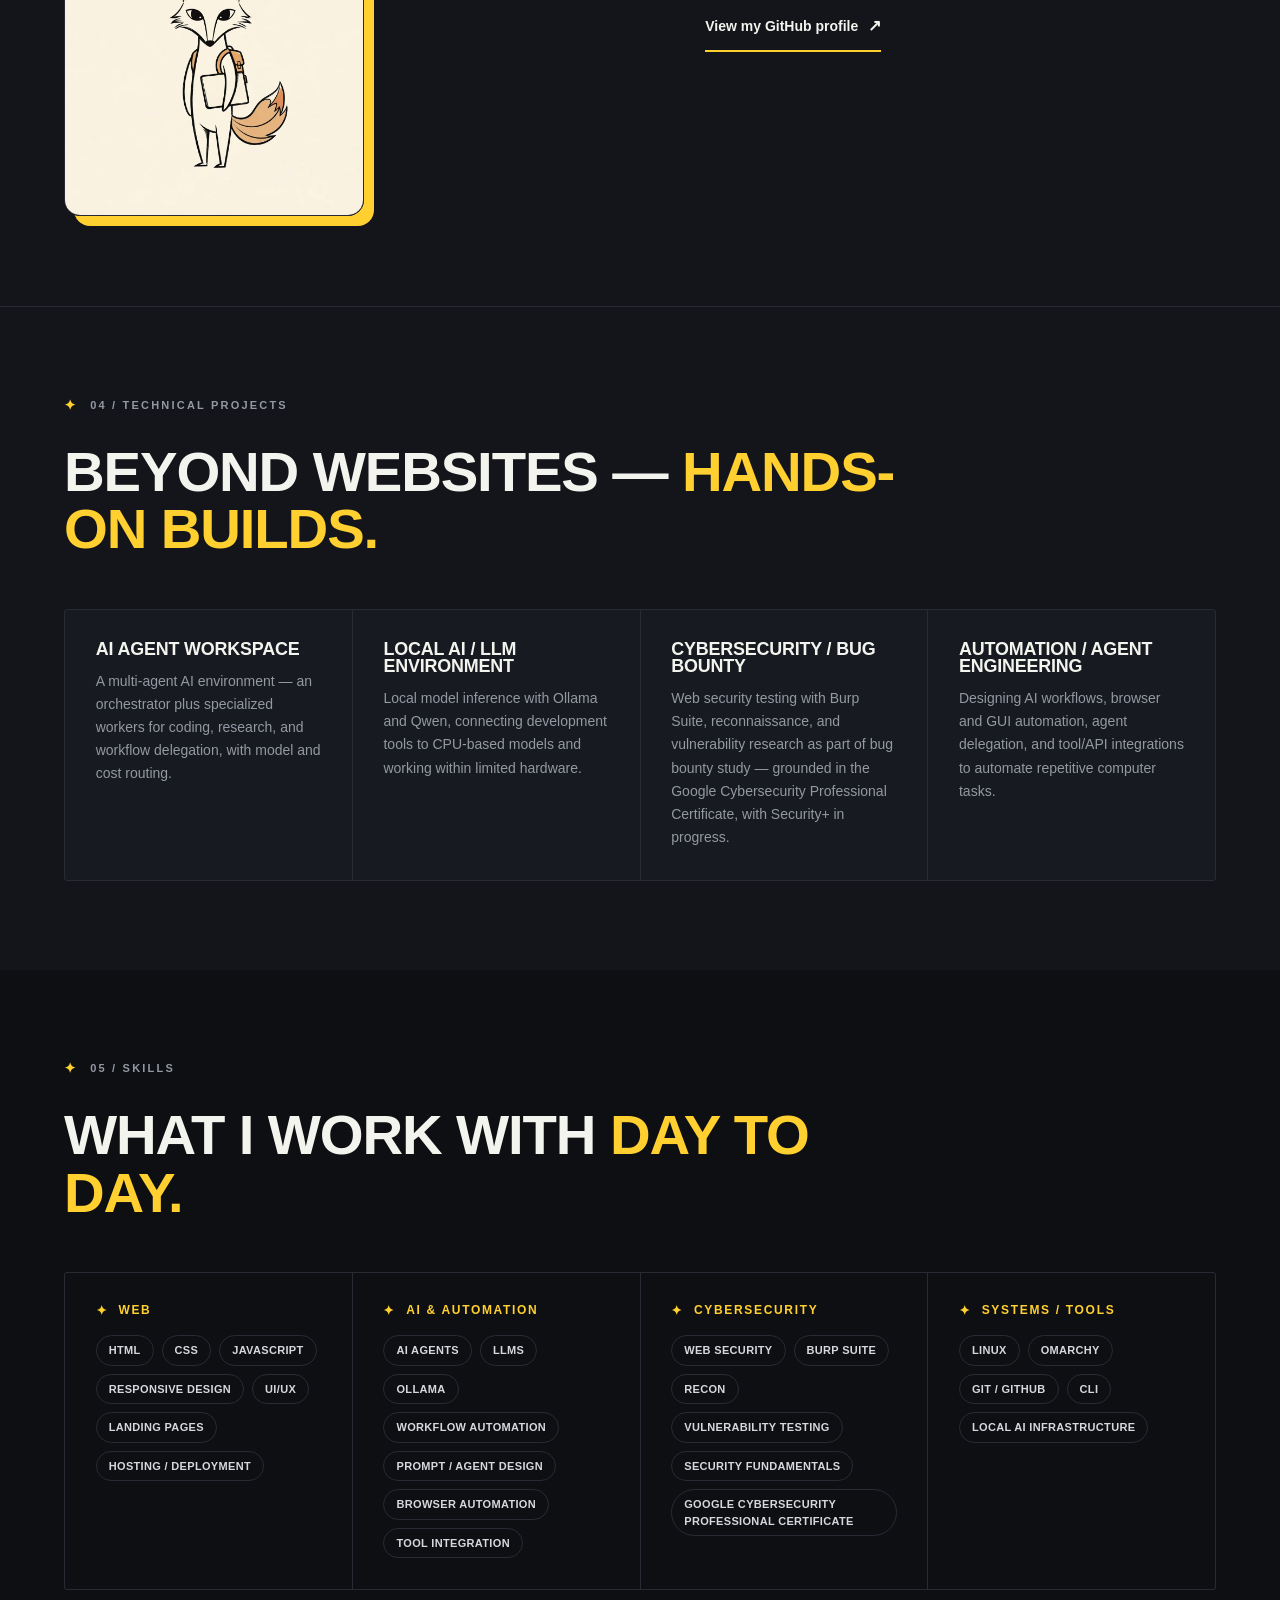
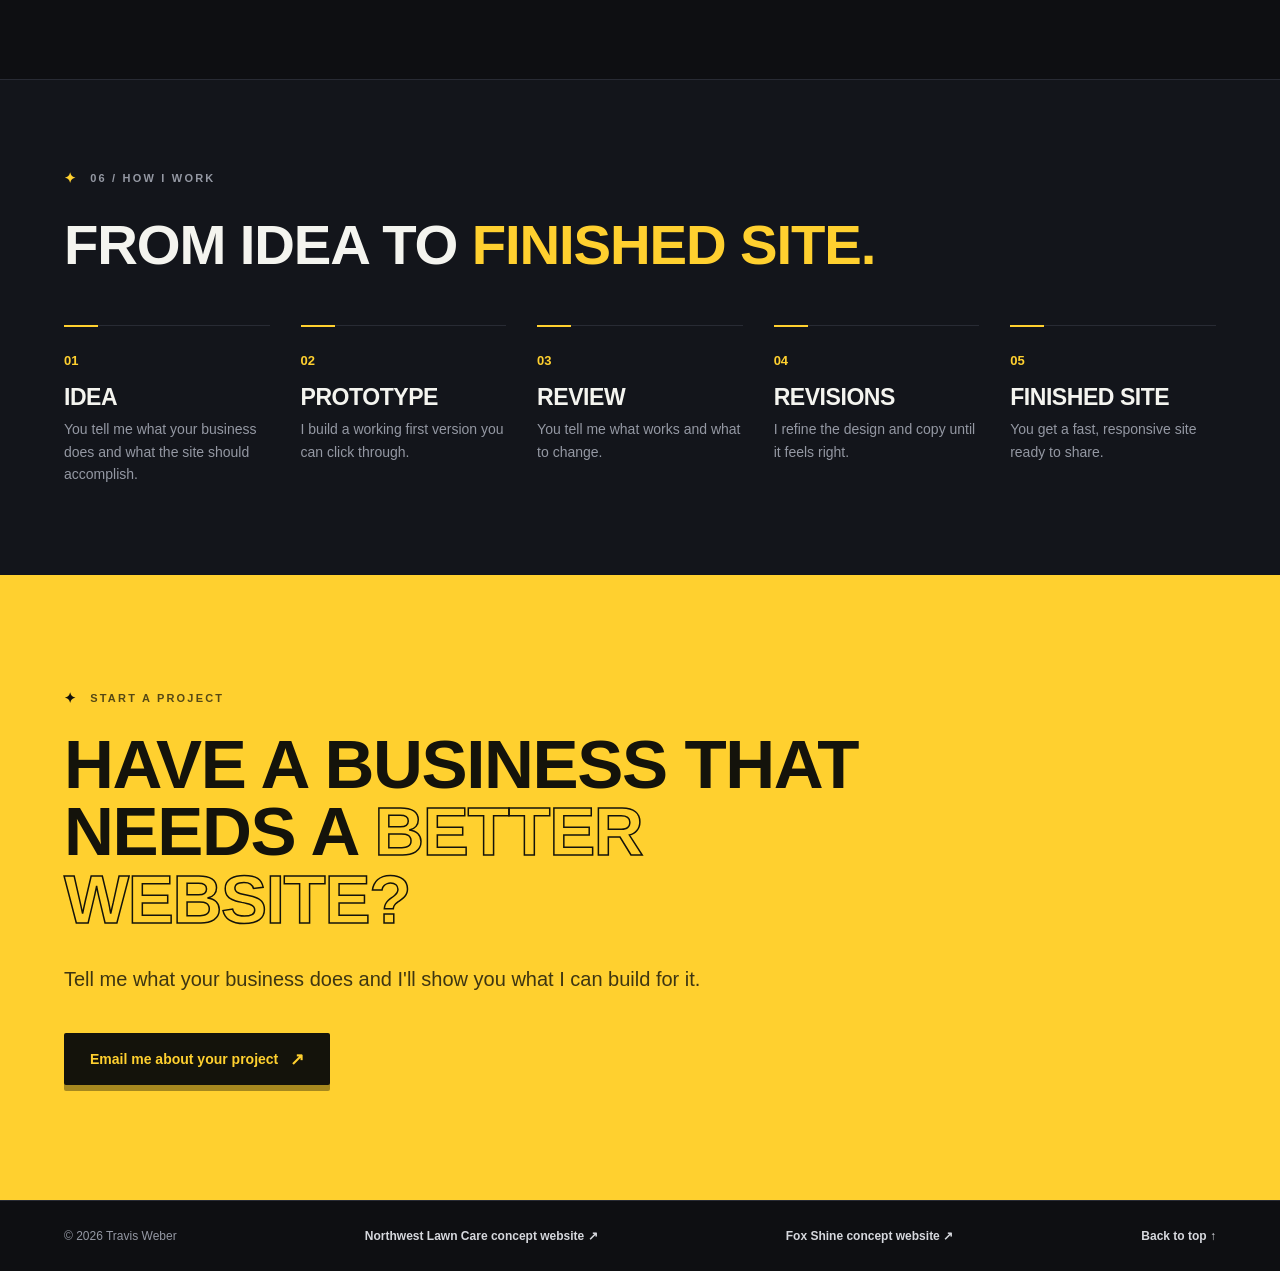
==== commit 7f90abbf: "Add Columbia County Live and Cascade Controls Jobs as live business cards" ====
--- a/index.html
+++ b/index.html
@@ -137,17 +137,45 @@
 
     <section class="work-section" id="work" aria-labelledby="work-title">
       <div class="work-head">
-        <p class="eyebrow reveal"><span class="eyebrow-mark" aria-hidden="true">✦</span> 01 / Selected concepts</p>
-        <h2 id="work-title" class="reveal">Demo websites to<br><em>showcase features &amp; skills.</em></h2>
-      </div>
+        <p class="eyebrow reveal"><span class="eyebrow-mark" aria-hidden="true">✦</span> 01 / Selected work</p>
+        <h2 id="work-title" class="reveal">Live businesses &amp;<br><em>demo websites.</em></h2>
+      </div>
+      <article class="concept-card reveal">
+        <a class="concept-preview" href="https://travweber67.github.io/columbia-county-live/" target="_blank" rel="noopener noreferrer" aria-label="Columbia County Live website">
+          <img src="assets/columbia-county-live.webp" alt="" width="1536" height="1024" decoding="async">
+          <span class="preview-label">01 / LIVE BUSINESS</span>
+          <span class="preview-title">Columbia<br>County Live</span>
+        </a>
+        <div class="concept-copy">
+          <p class="eyebrow">01 / Live local-data platform</p>
+          <h3>Columbia County Live</h3>
+          <p>A live local-data platform I built and run for Columbia County, Oregon — river levels, tides, bridge and ferry status, weather alerts, fish counts, and local events in one place.</p>
+          <p class="concept-note">Updated every few minutes from public sources — free to use, with a Spanish option.</p>
+          <a class="button button-ghost" href="https://travweber67.github.io/columbia-county-live/" target="_blank" rel="noopener noreferrer">Visit Columbia County Live <span aria-hidden="true">↗</span></a>
+        </div>
+      </article>
+      <article class="concept-card concept-card-alt reveal">
+        <a class="concept-preview" href="https://travweber67.github.io/cascade-controls-jobs/" target="_blank" rel="noopener noreferrer" aria-label="Cascade Controls Jobs website">
+          <img src="assets/cascade-controls-jobs.webp" alt="" width="1536" height="1024" decoding="async">
+          <span class="preview-label">02 / LIVE BUSINESS</span>
+          <span class="preview-title">Cascade<br>Controls Jobs</span>
+        </a>
+        <div class="concept-copy">
+          <p class="eyebrow">02 / Niche job board</p>
+          <h3>Cascade Controls Jobs</h3>
+          <p>A job board built for one audience — controls, PLC, and industrial maintenance technicians across the Pacific Northwest, with every listing linked to the employer's own application page.</p>
+          <p class="concept-note">Employers post an opening for $99 — 117 verified listings across 47 cities in Oregon &amp; Washington.</p>
+          <a class="button button-ghost" href="https://travweber67.github.io/cascade-controls-jobs/" target="_blank" rel="noopener noreferrer">Visit Cascade Controls Jobs <span aria-hidden="true">↗</span></a>
+        </div>
+      </article>
       <article class="concept-card reveal">
         <a class="concept-preview" href="./lawn-demo/index.html" aria-label="Northwest Lawn Care concept website">
           <img src="assets/lawn-hero.webp" alt="" width="1536" height="1024" decoding="async">
-          <span class="preview-label">01 / CONCEPT WEBSITE</span>
+          <span class="preview-label">03 / CONCEPT WEBSITE</span>
           <span class="preview-title">Northwest<br>Lawn Care</span>
         </a>
         <div class="concept-copy">
-          <p class="eyebrow">01 / Lawn care website concept</p>
+          <p class="eyebrow">03 / Lawn care website concept</p>
           <h3>Northwest Lawn Care</h3>
           <p>A lawn care concept that lets a visitor scan the work, understand the seasonal approach, and decide whether the service would be a fit.</p>
           <p class="concept-note">Explore the estimate and date-preference interactions alongside the service story.</p>
@@ -157,11 +185,11 @@
       <article class="concept-card concept-card-alt reveal">
         <a class="concept-preview" href="./detailing-demo/index.html" aria-label="Fox Shine concept website">
           <img src="assets/patina-hero-open.webp" alt="" width="1072" height="720" decoding="async">
-          <span class="preview-label">02 / CONCEPT WEBSITE</span>
+          <span class="preview-label">04 / CONCEPT WEBSITE</span>
           <span class="preview-title">Fox<br>Shine</span>
         </a>
         <div class="concept-copy">
-          <p class="eyebrow">02 / Detailing website concept</p>
+          <p class="eyebrow">04 / Detailing website concept</p>
           <h3>Fox Shine</h3>
           <p>A mobile detailing concept built around package comparison, an illustrated reveal, and useful questions about the work.</p>
           <p class="concept-note">Compare care scopes and move the illustrated slider to see the interface in action.</p>
@@ -216,11 +244,6 @@
         <article class="project-card reveal">
           <h3>Cybersecurity / Bug Bounty</h3>
           <p>Web security testing with Burp Suite, reconnaissance, and vulnerability research as part of bug bounty study — grounded in the Google Cybersecurity Professional Certificate, with Security+ in progress.</p>
-        </article>
-        <article class="project-card reveal">
-          <h3>Columbia County Live</h3>
-          <p>A live local-data site I built for Columbia County, Oregon — river levels, road cameras, fish counts, weather alerts, and local events in one place, free with a Spanish option.</p>
-          <a class="text-link" href="https://travweber67.github.io/columbia-county-live/" target="_blank" rel="noopener noreferrer">Visit Columbia County Live <span aria-hidden="true">↗</span></a>
         </article>
         <article class="project-card reveal">
           <h3>Automation / Agent Engineering</h3>
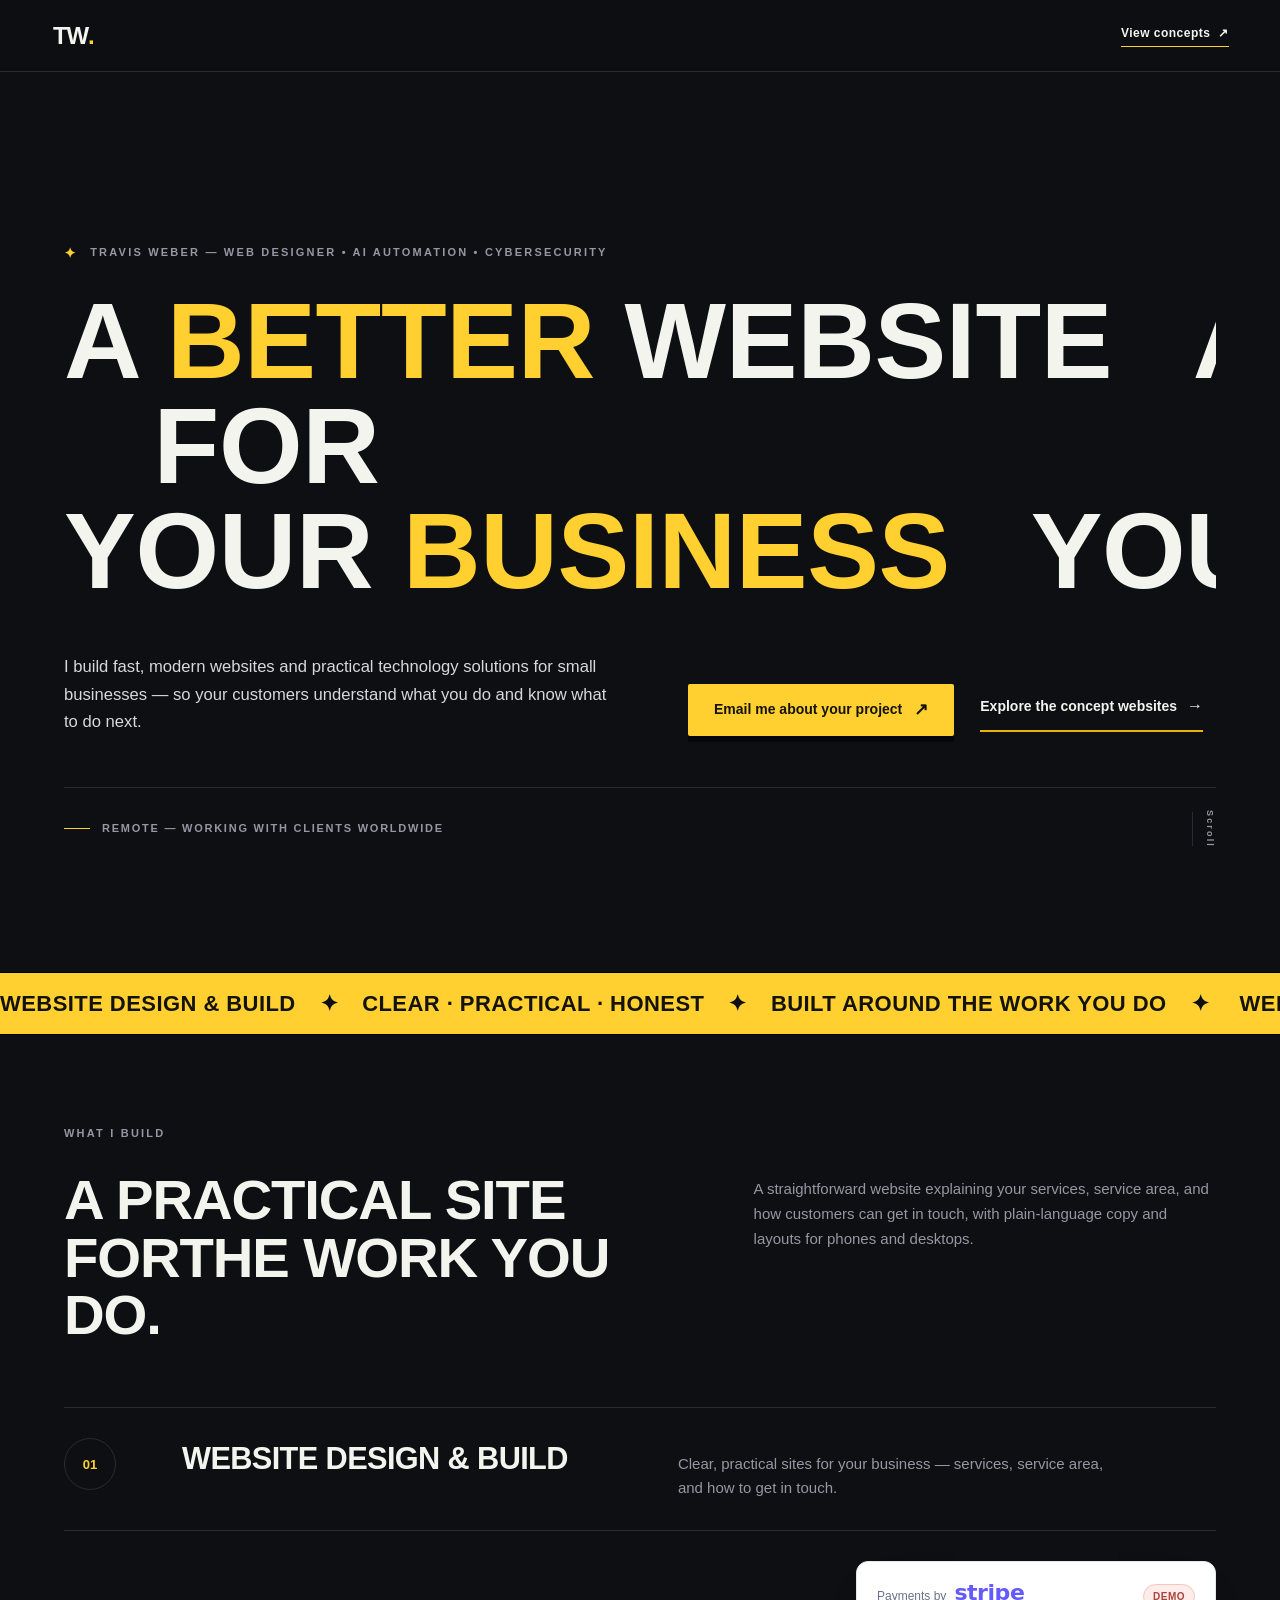
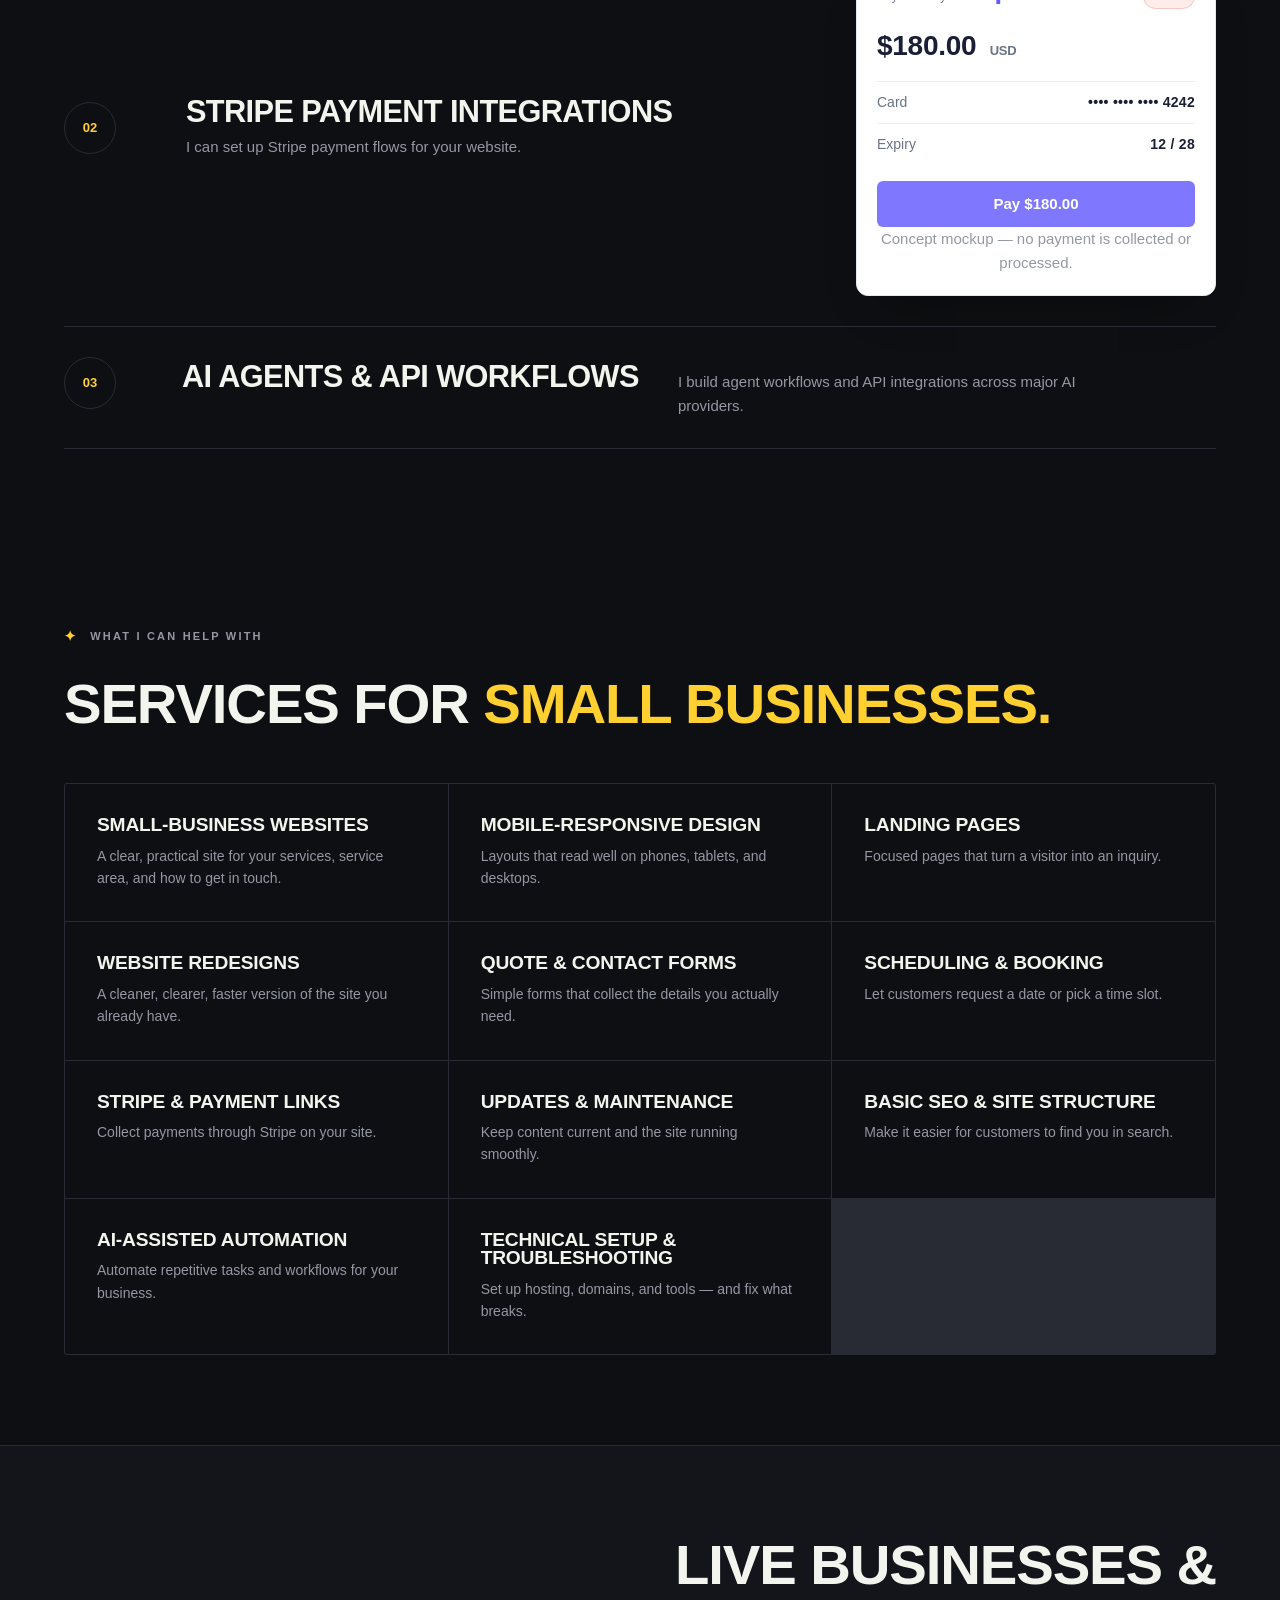
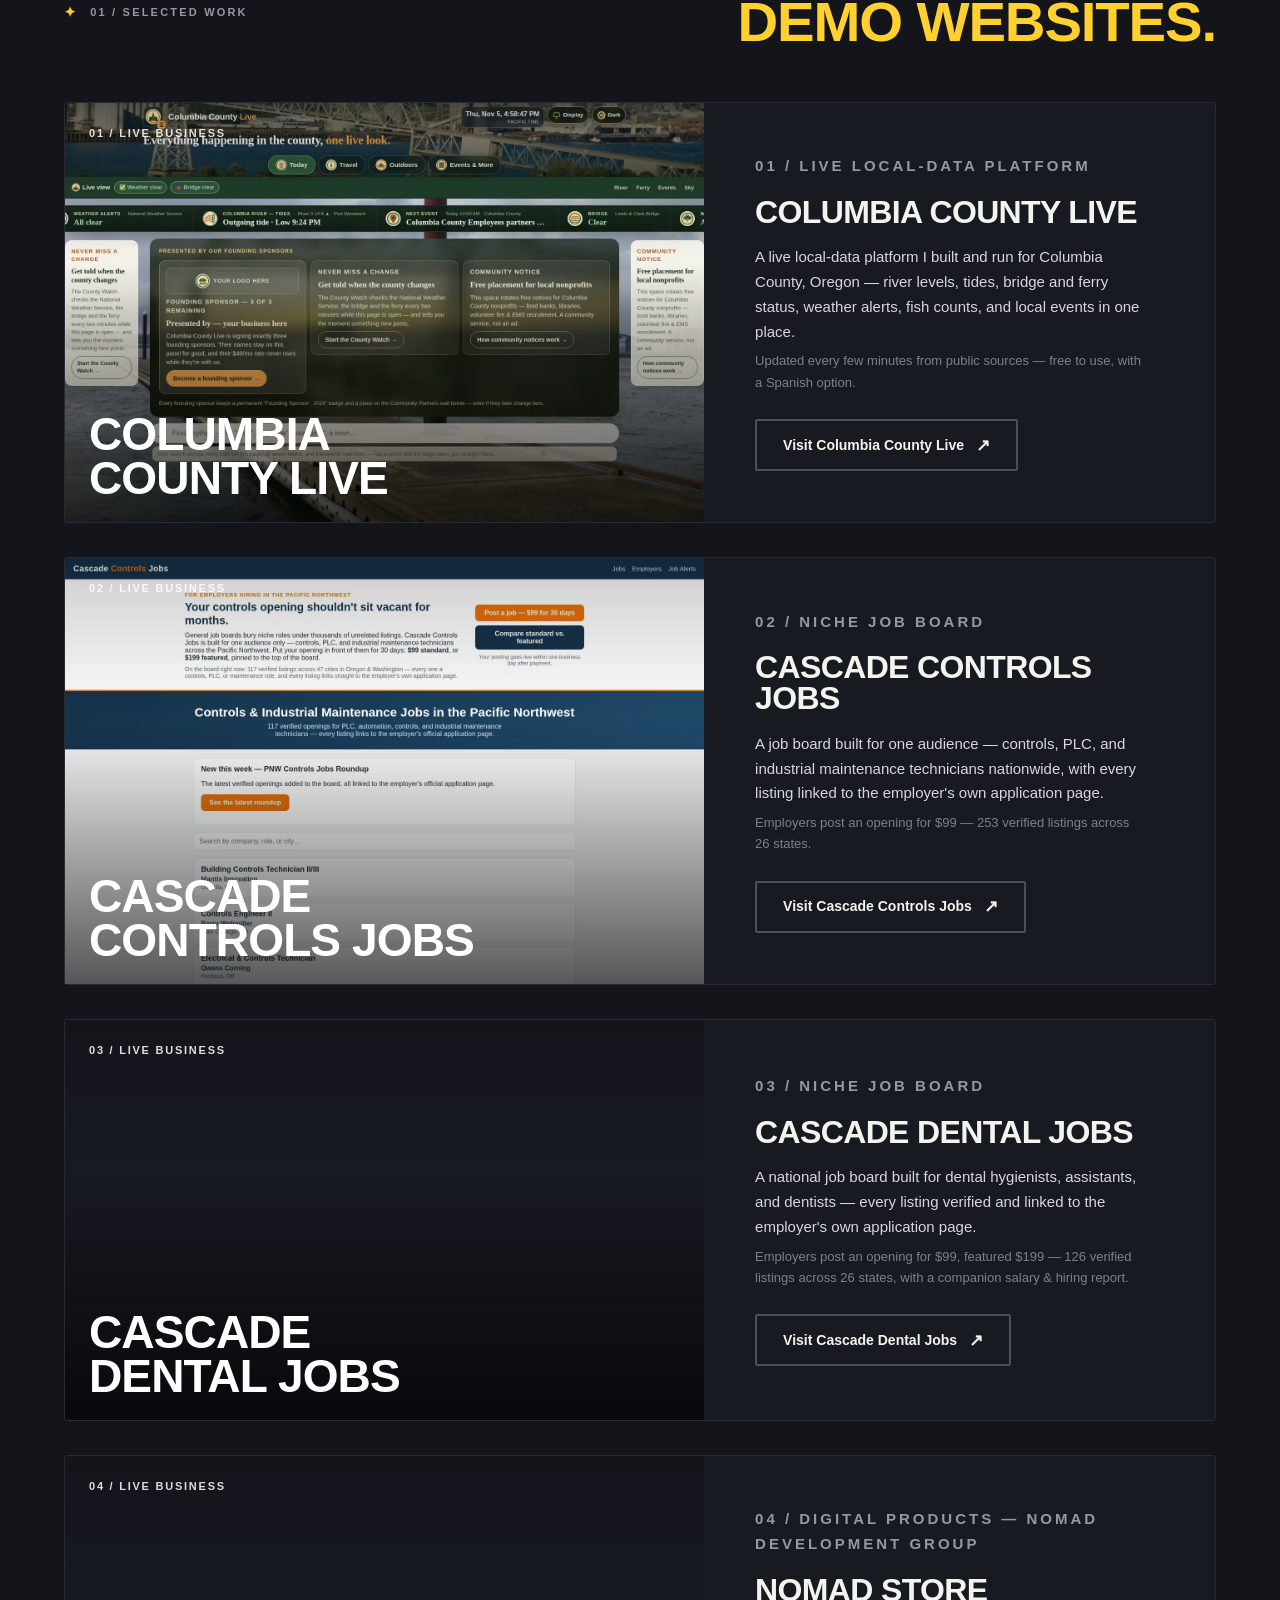
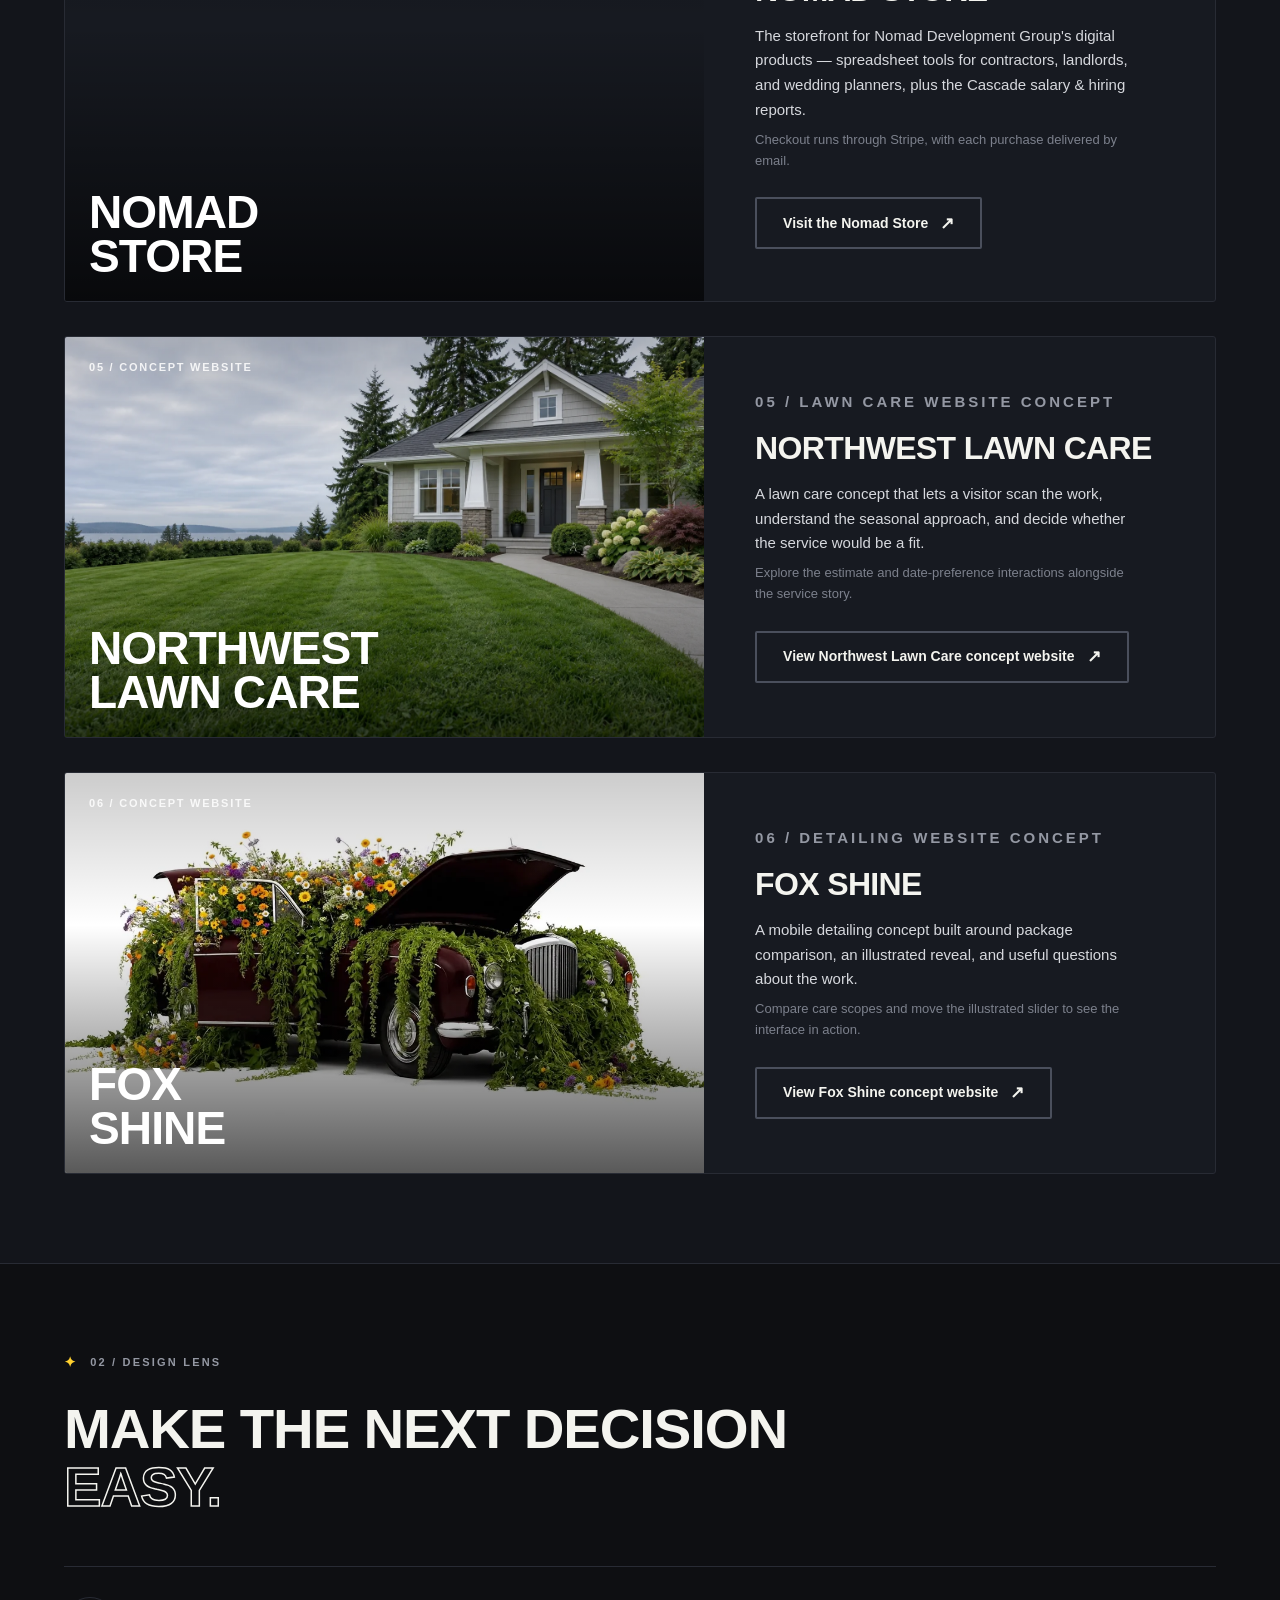
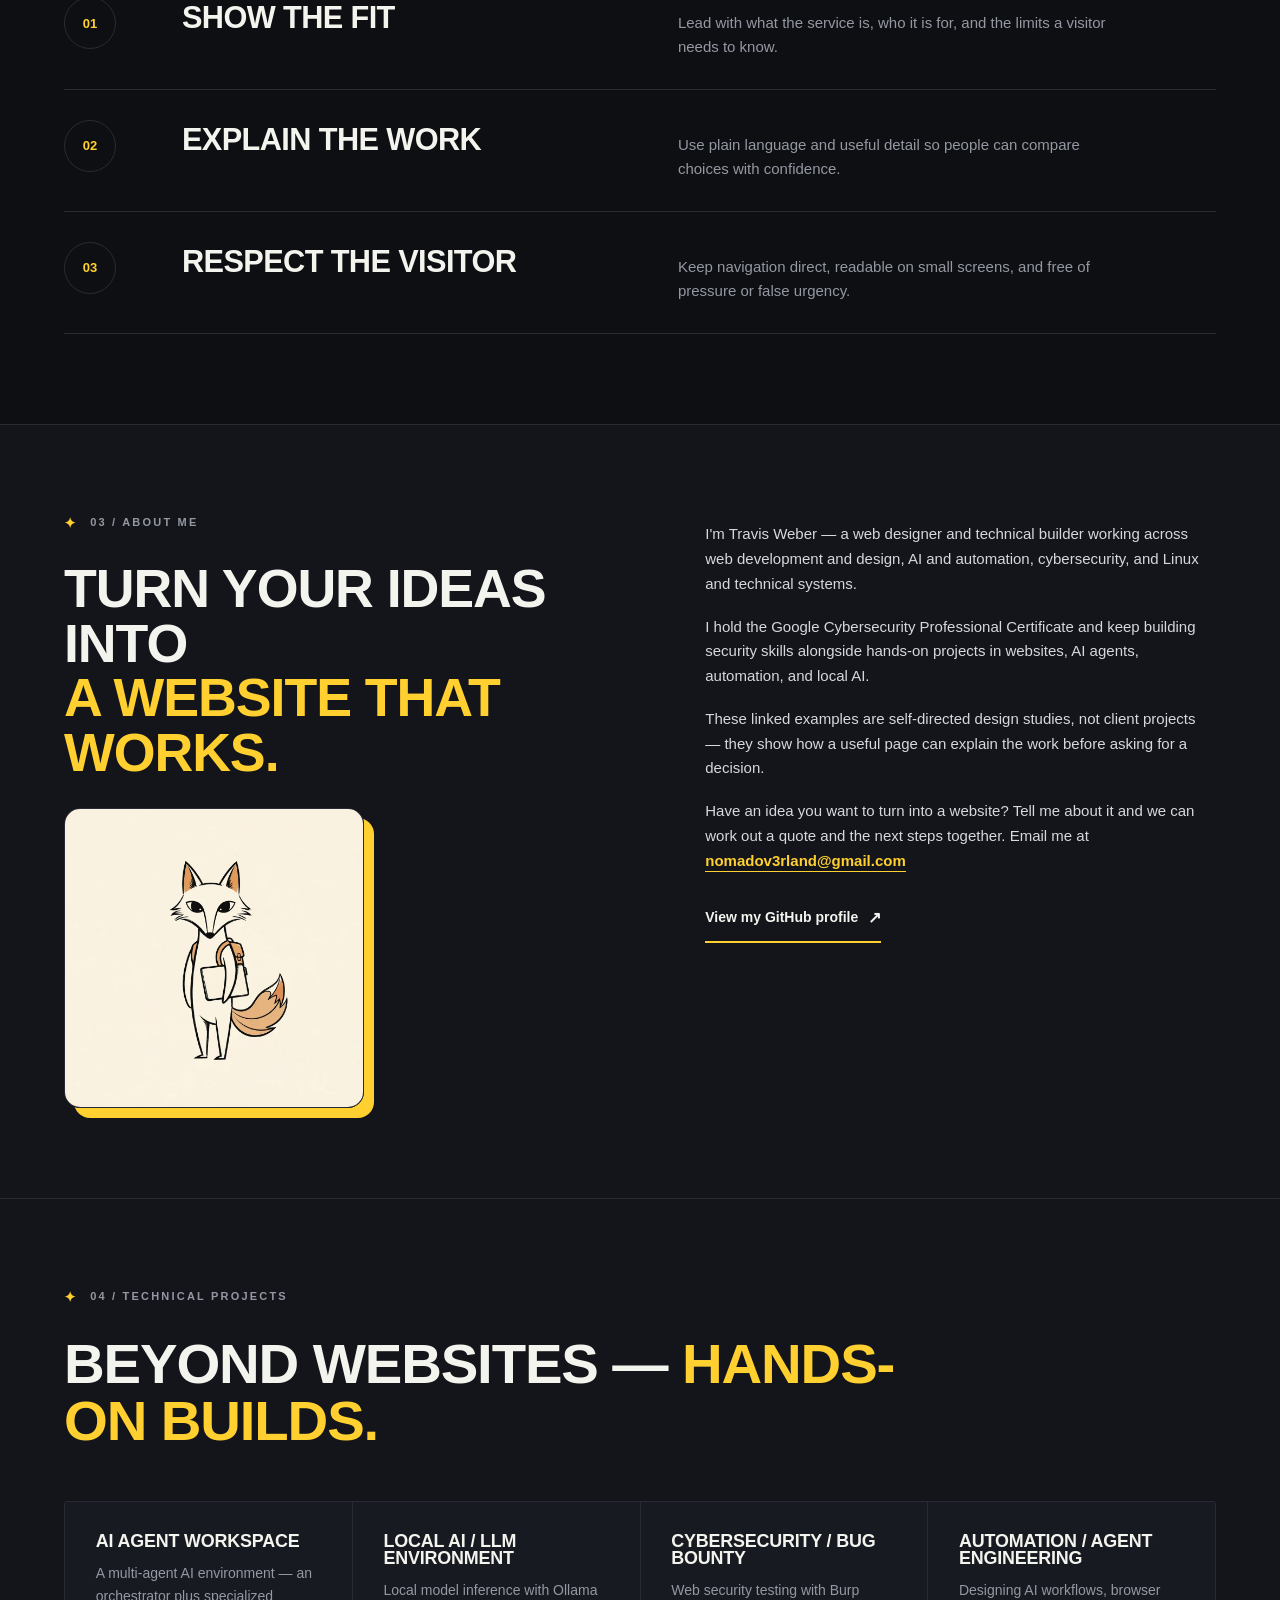
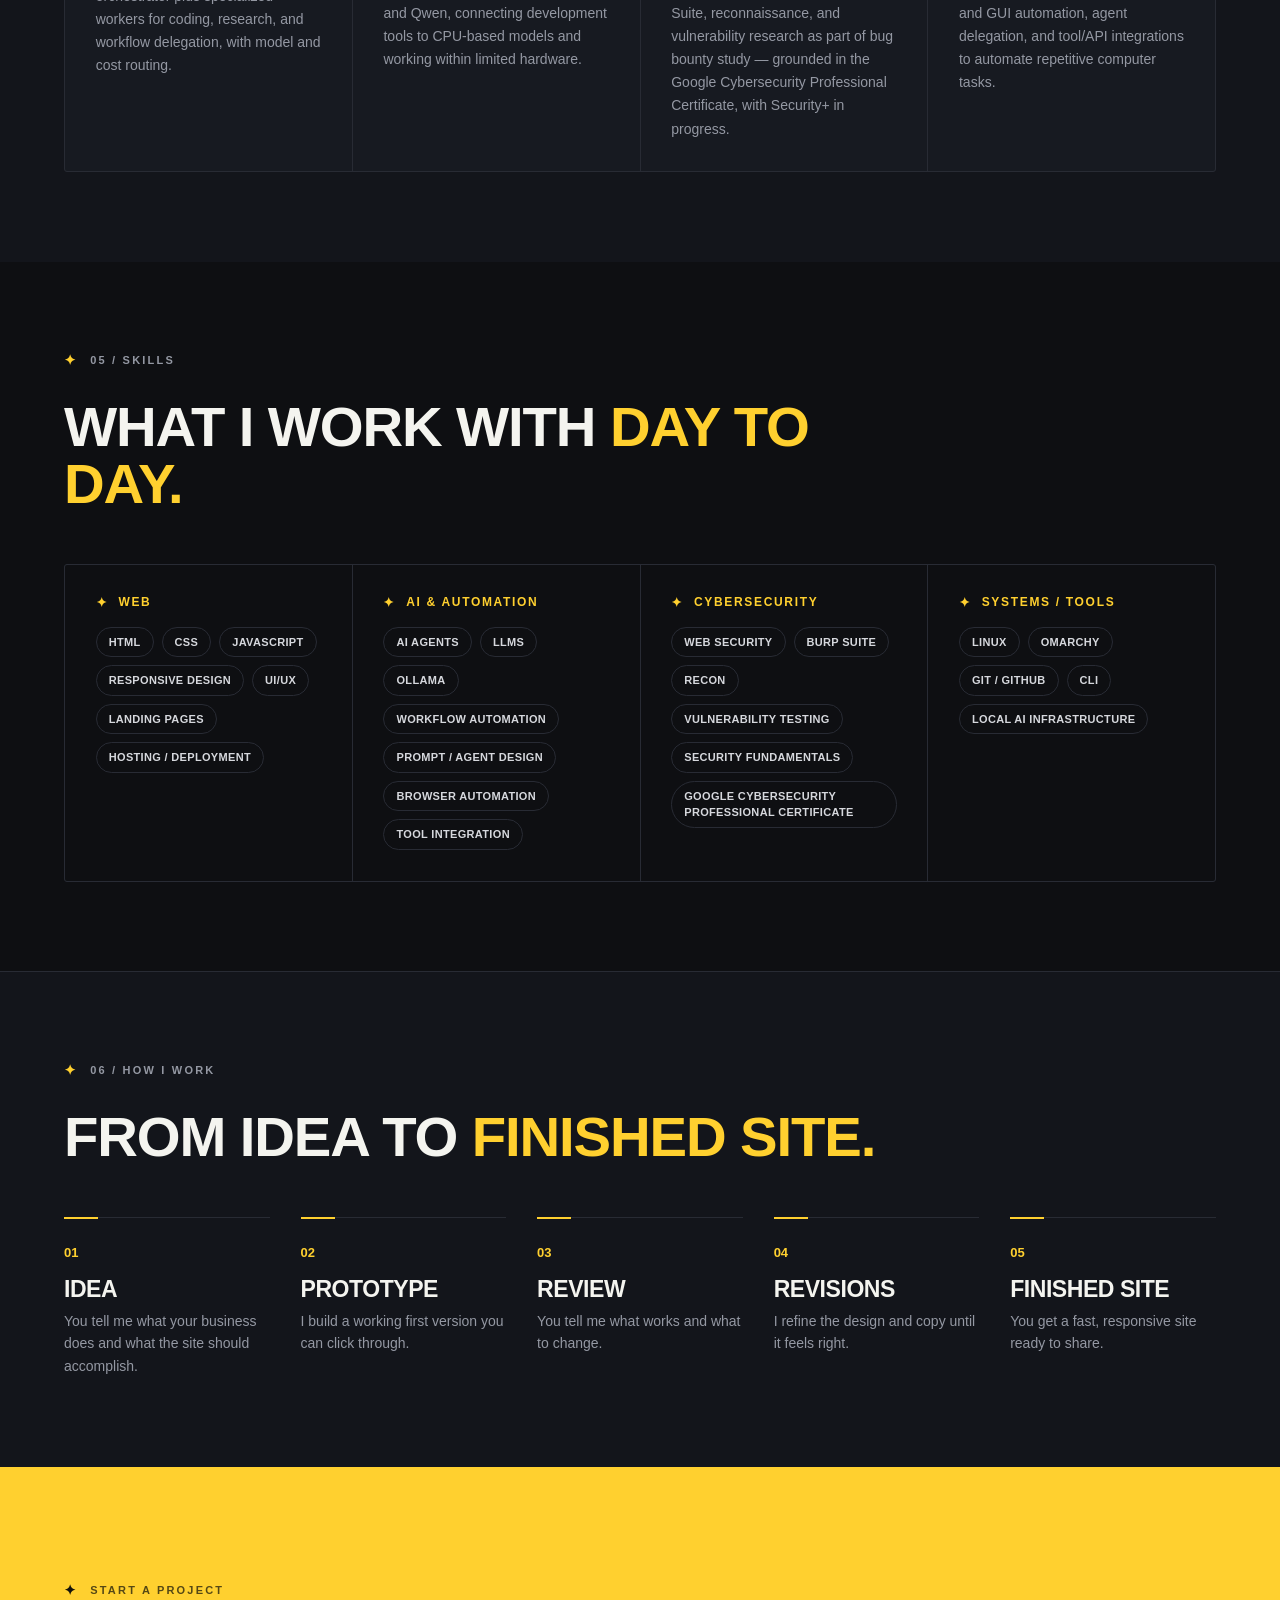
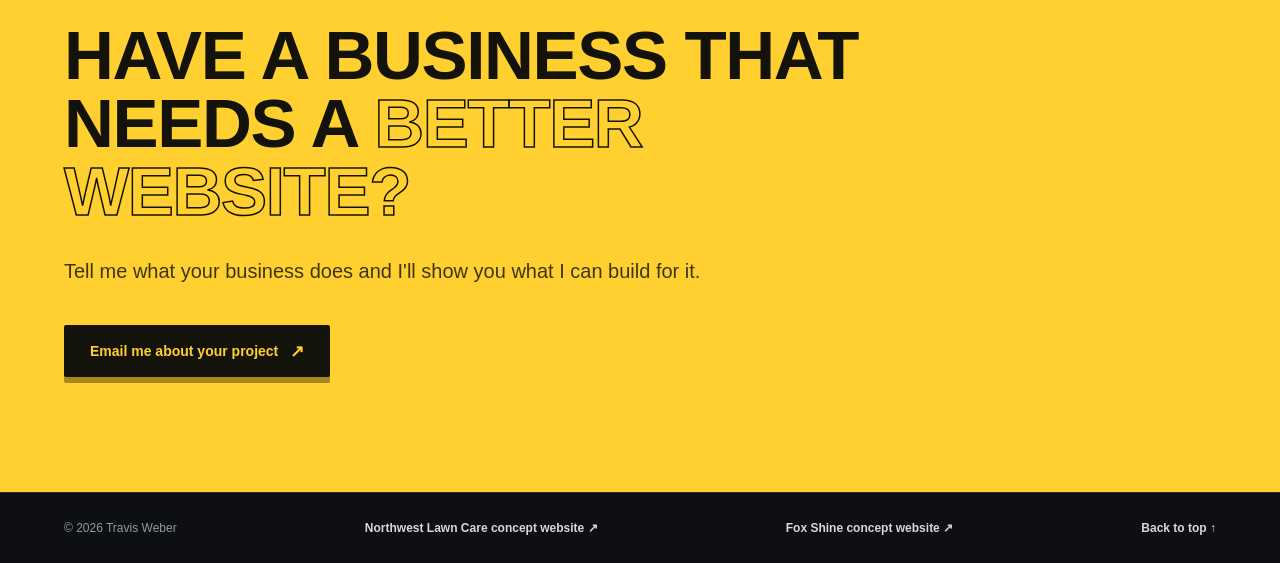
==== commit a993013a: "Add Cascade Dental Jobs and Nomad Store; Cascade Controls Jobs now national" ====
--- a/index.html
+++ b/index.html
@@ -163,19 +163,45 @@
         <div class="concept-copy">
           <p class="eyebrow">02 / Niche job board</p>
           <h3>Cascade Controls Jobs</h3>
-          <p>A job board built for one audience — controls, PLC, and industrial maintenance technicians across the Pacific Northwest, with every listing linked to the employer's own application page.</p>
-          <p class="concept-note">Employers post an opening for $99 — 117 verified listings across 47 cities in Oregon &amp; Washington.</p>
+          <p>A job board built for one audience — controls, PLC, and industrial maintenance technicians nationwide, with every listing linked to the employer's own application page.</p>
+          <p class="concept-note">Employers post an opening for $99 — 253 verified listings across 26 states.</p>
           <a class="button button-ghost" href="https://travweber67.github.io/cascade-controls-jobs/" target="_blank" rel="noopener noreferrer">Visit Cascade Controls Jobs <span aria-hidden="true">↗</span></a>
+        </div>
+      </article>
+      <article class="concept-card reveal">
+        <a class="concept-preview" href="https://travweber67.github.io/cascade-dental-jobs/" target="_blank" rel="noopener noreferrer" aria-label="Cascade Dental Jobs website">
+          <span class="preview-label">03 / LIVE BUSINESS</span>
+          <span class="preview-title">Cascade<br>Dental Jobs</span>
+        </a>
+        <div class="concept-copy">
+          <p class="eyebrow">03 / Niche job board</p>
+          <h3>Cascade Dental Jobs</h3>
+          <p>A national job board built for dental hygienists, assistants, and dentists — every listing verified and linked to the employer's own application page.</p>
+          <p class="concept-note">Employers post an opening for $99, featured $199 — 126 verified listings across 26 states, with a companion salary &amp; hiring report.</p>
+          <a class="button button-ghost" href="https://travweber67.github.io/cascade-dental-jobs/" target="_blank" rel="noopener noreferrer">Visit Cascade Dental Jobs <span aria-hidden="true">↗</span></a>
+        </div>
+      </article>
+      <article class="concept-card concept-card-alt reveal">
+        <a class="concept-preview" href="https://travweber67.github.io/nomad-store/" target="_blank" rel="noopener noreferrer" aria-label="Nomad Store website">
+          <span class="preview-label">04 / LIVE BUSINESS</span>
+          <span class="preview-title">Nomad<br>Store</span>
+        </a>
+        <div class="concept-copy">
+          <p class="eyebrow">04 / Digital products — Nomad Development Group</p>
+          <h3>Nomad Store</h3>
+          <p>The storefront for Nomad Development Group's digital products — spreadsheet tools for contractors, landlords, and wedding planners, plus the Cascade salary &amp; hiring reports.</p>
+          <p class="concept-note">Checkout runs through Stripe, with each purchase delivered by email.</p>
+          <a class="button button-ghost" href="https://travweber67.github.io/nomad-store/" target="_blank" rel="noopener noreferrer">Visit the Nomad Store <span aria-hidden="true">↗</span></a>
         </div>
       </article>
       <article class="concept-card reveal">
         <a class="concept-preview" href="./lawn-demo/index.html" aria-label="Northwest Lawn Care concept website">
           <img src="assets/lawn-hero.webp" alt="" width="1536" height="1024" decoding="async">
-          <span class="preview-label">03 / CONCEPT WEBSITE</span>
+          <span class="preview-label">05 / CONCEPT WEBSITE</span>
           <span class="preview-title">Northwest<br>Lawn Care</span>
         </a>
         <div class="concept-copy">
-          <p class="eyebrow">03 / Lawn care website concept</p>
+          <p class="eyebrow">05 / Lawn care website concept</p>
           <h3>Northwest Lawn Care</h3>
           <p>A lawn care concept that lets a visitor scan the work, understand the seasonal approach, and decide whether the service would be a fit.</p>
           <p class="concept-note">Explore the estimate and date-preference interactions alongside the service story.</p>
@@ -185,11 +211,11 @@
       <article class="concept-card concept-card-alt reveal">
         <a class="concept-preview" href="./detailing-demo/index.html" aria-label="Fox Shine concept website">
           <img src="assets/patina-hero-open.webp" alt="" width="1072" height="720" decoding="async">
-          <span class="preview-label">04 / CONCEPT WEBSITE</span>
+          <span class="preview-label">06 / CONCEPT WEBSITE</span>
           <span class="preview-title">Fox<br>Shine</span>
         </a>
         <div class="concept-copy">
-          <p class="eyebrow">04 / Detailing website concept</p>
+          <p class="eyebrow">06 / Detailing website concept</p>
           <h3>Fox Shine</h3>
           <p>A mobile detailing concept built around package comparison, an illustrated reveal, and useful questions about the work.</p>
           <p class="concept-note">Compare care scopes and move the illustrated slider to see the interface in action.</p>
--- a/kinetic-landing.css
+++ b/kinetic-landing.css
@@ -279,7 +279,7 @@
 }
 @media(max-width:600px){
   .help-section,.projects-section,.skills-section,.process-section{padding:48px 14px}
-  .help-section h2,.projects-head h2,.skills-head h2,.process-head h2,.cta-section h2{font-size:clamp(30px,9vw,42px)}
+  .work-head h2,.help-section h2,.projects-head h2,.skills-head h2,.process-head h2,.cta-section h2{font-size:clamp(30px,9vw,42px)}
   .help-grid,.project-grid,.skills-grid{grid-template-columns:1fr}
   .process-list{grid-template-columns:1fr;gap:0}
   .process-step{padding:18px 0}
